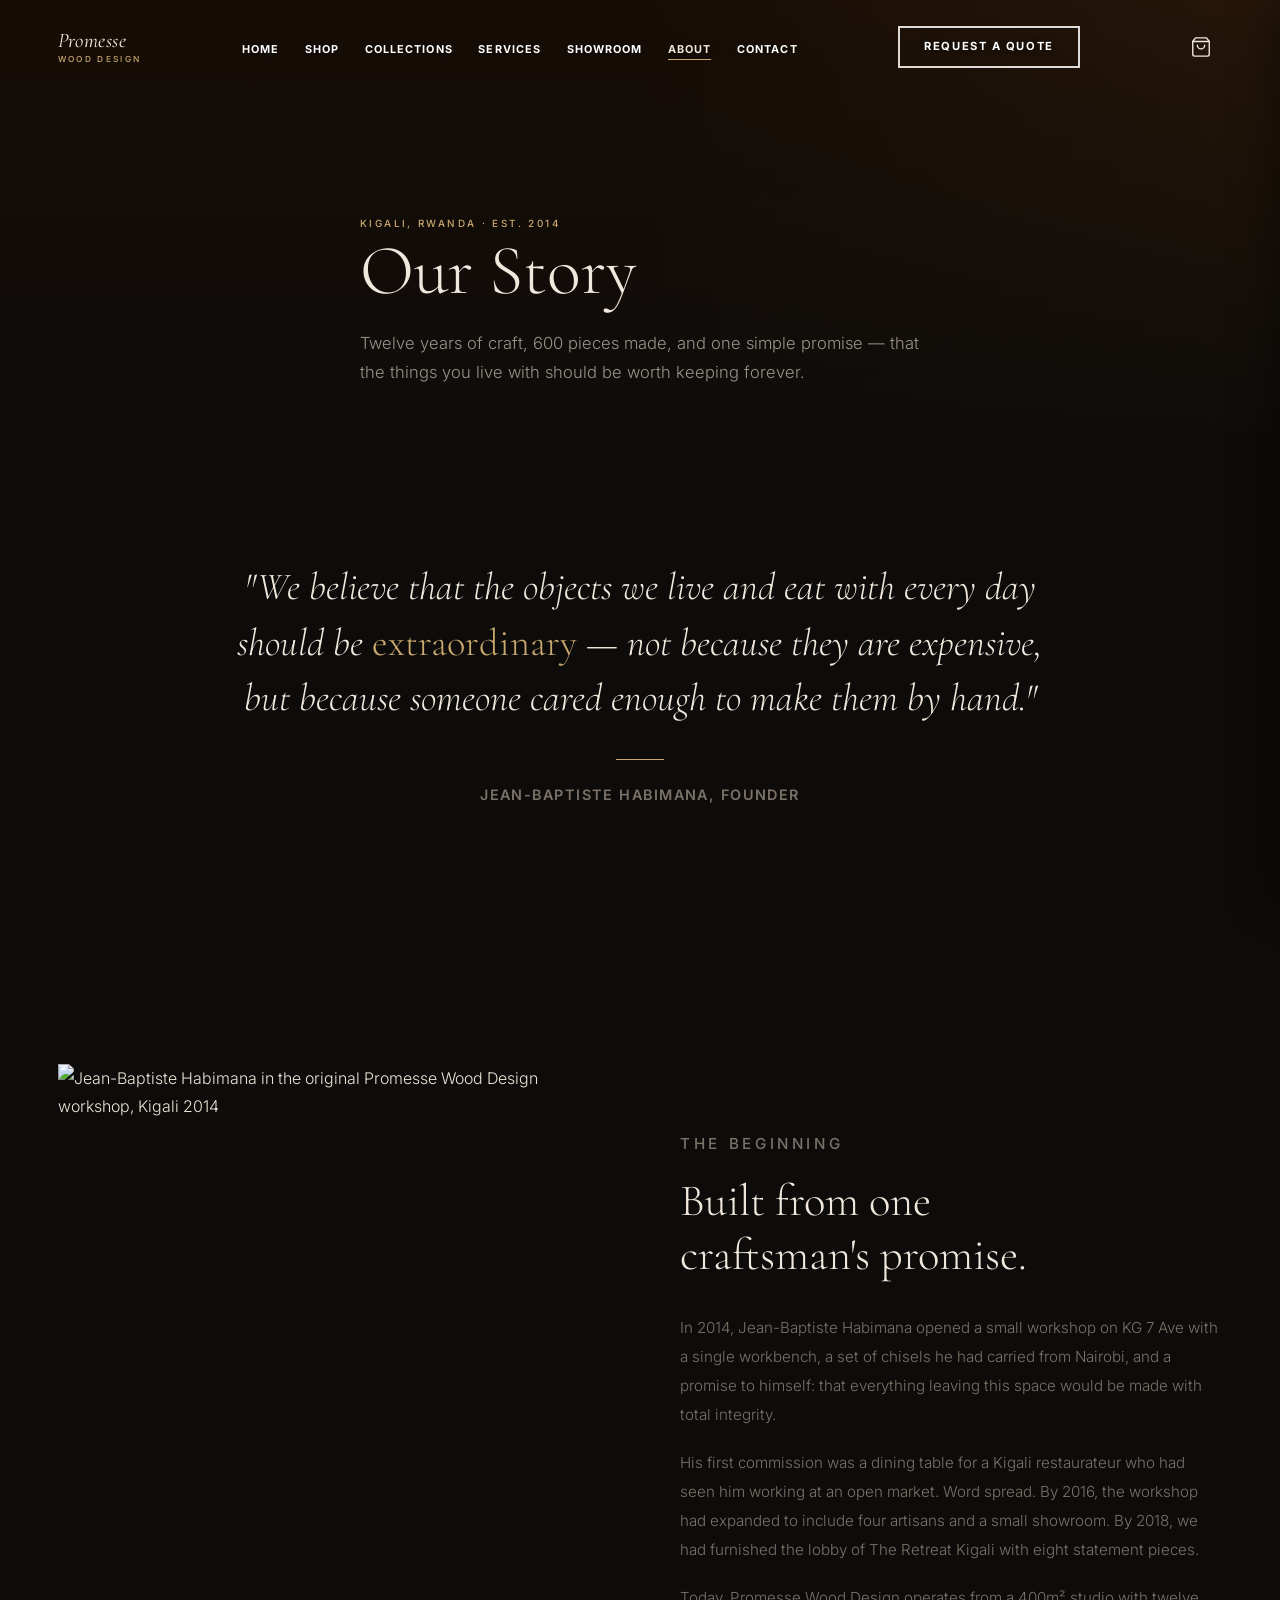
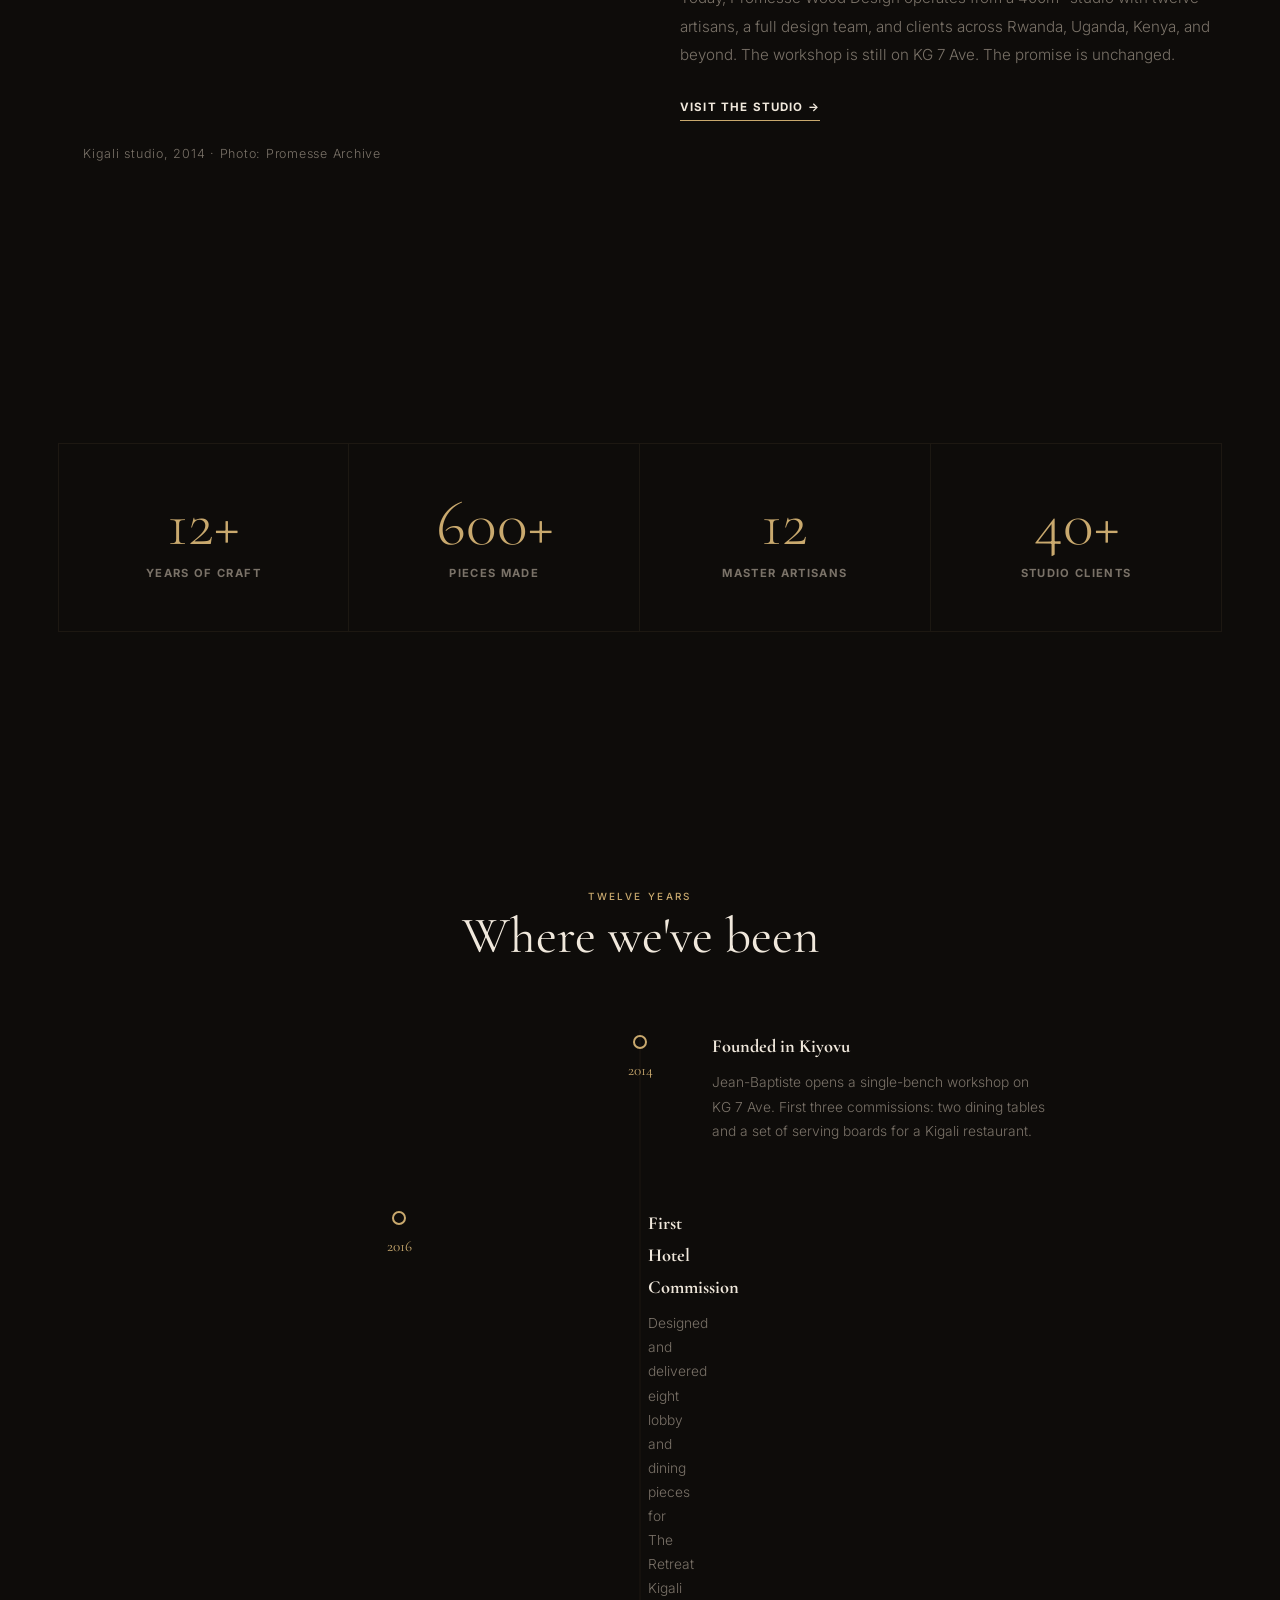
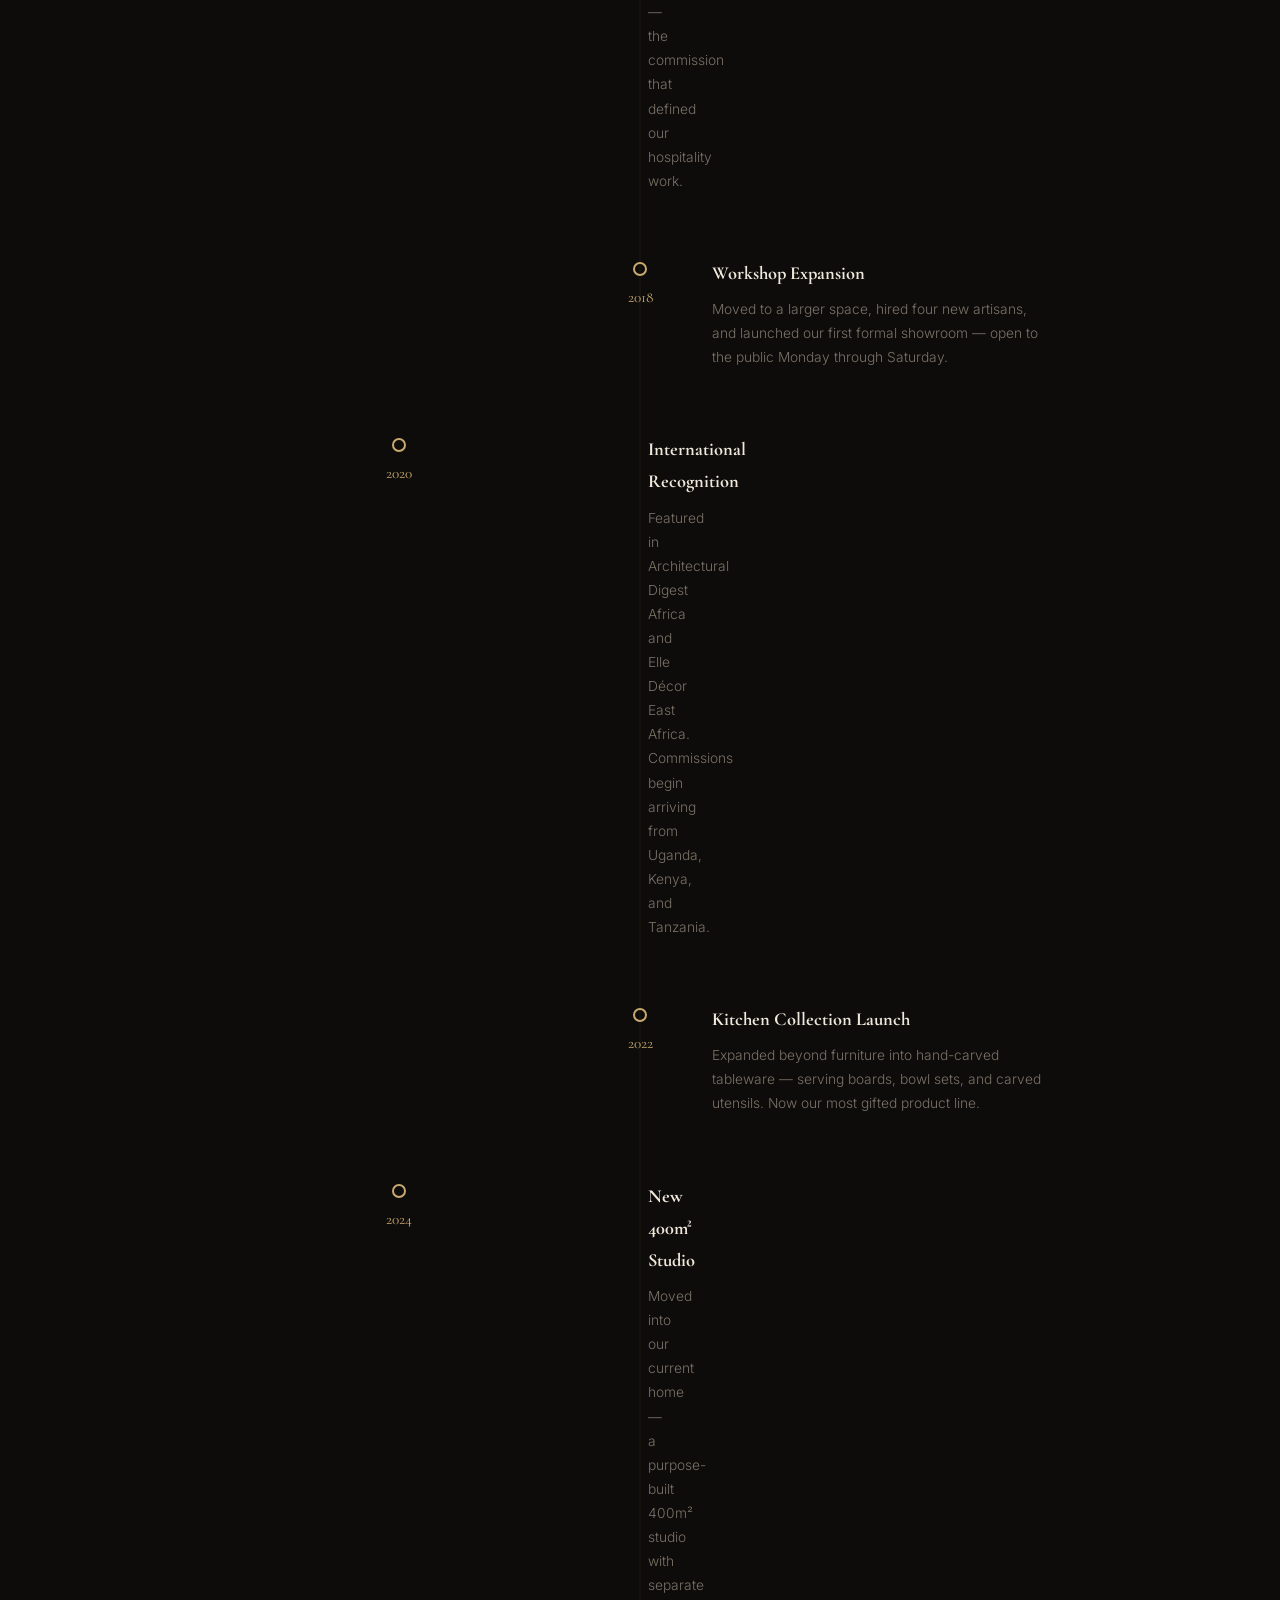
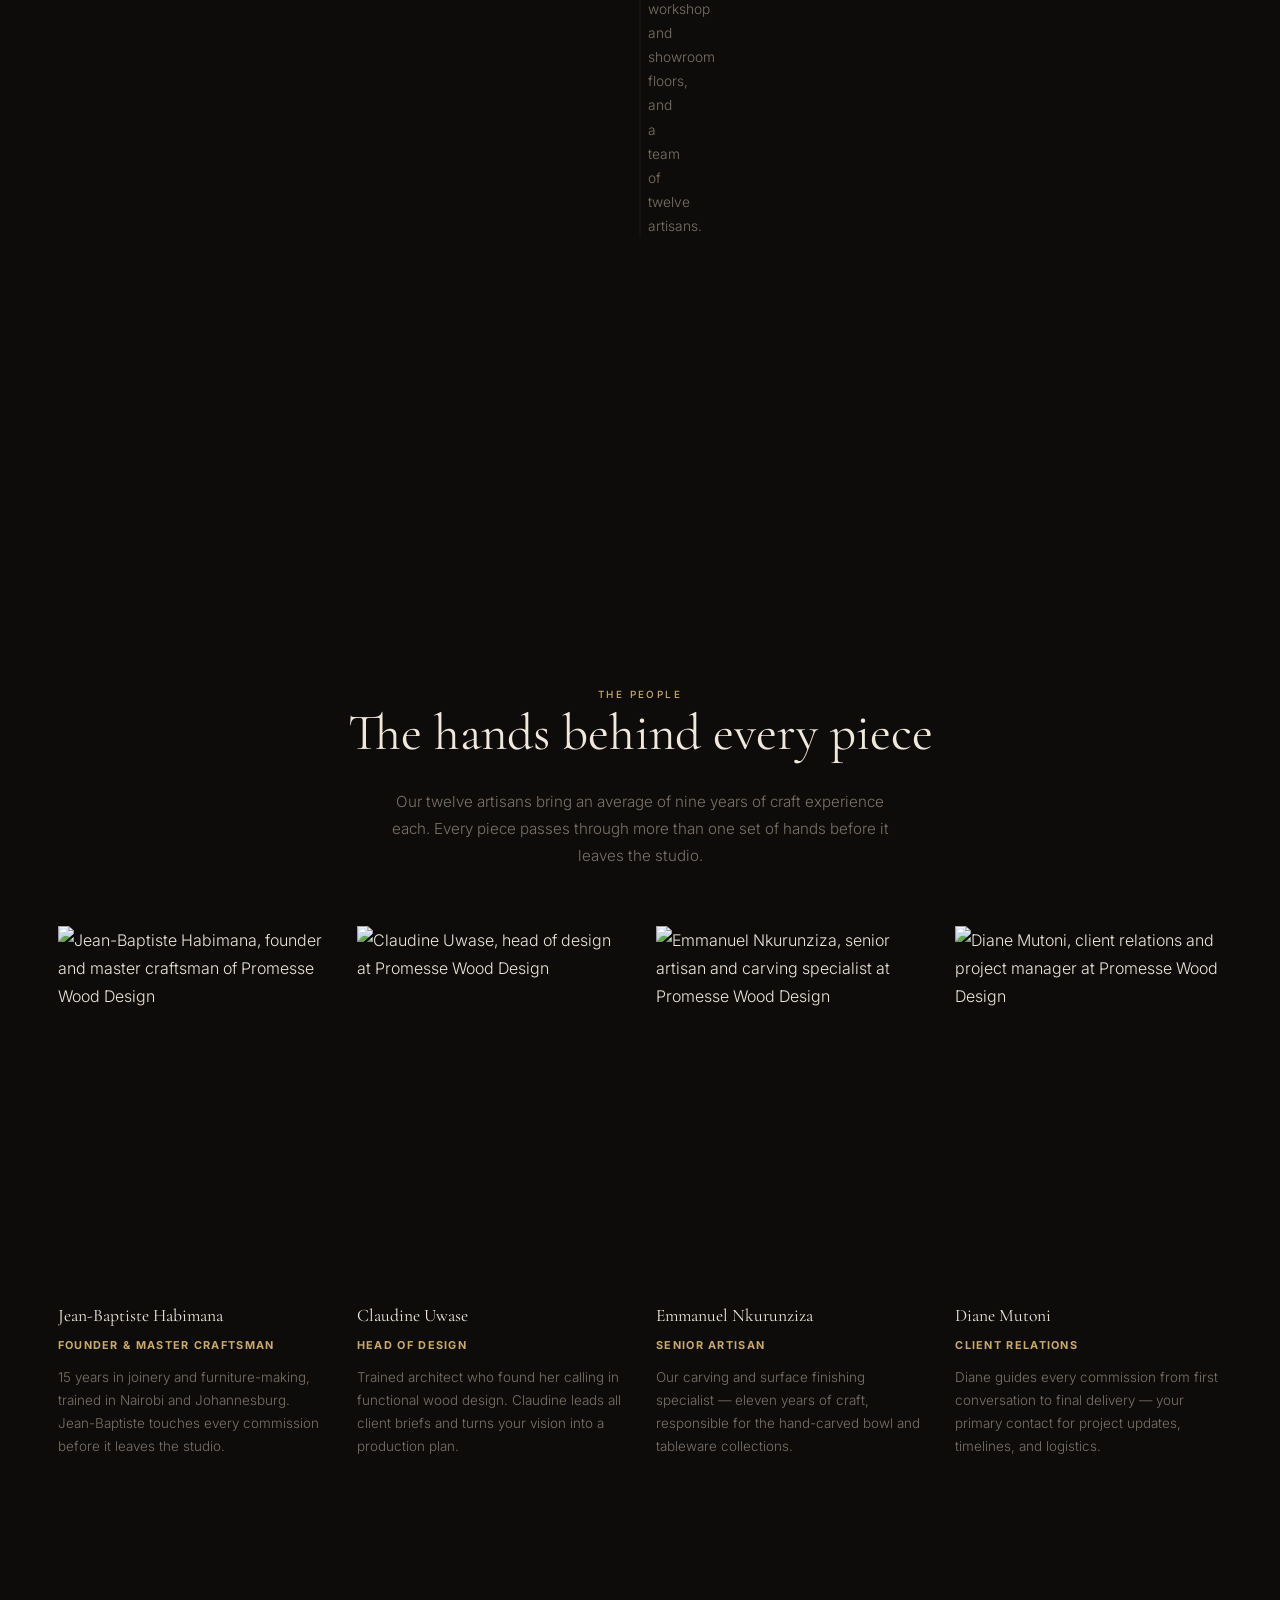
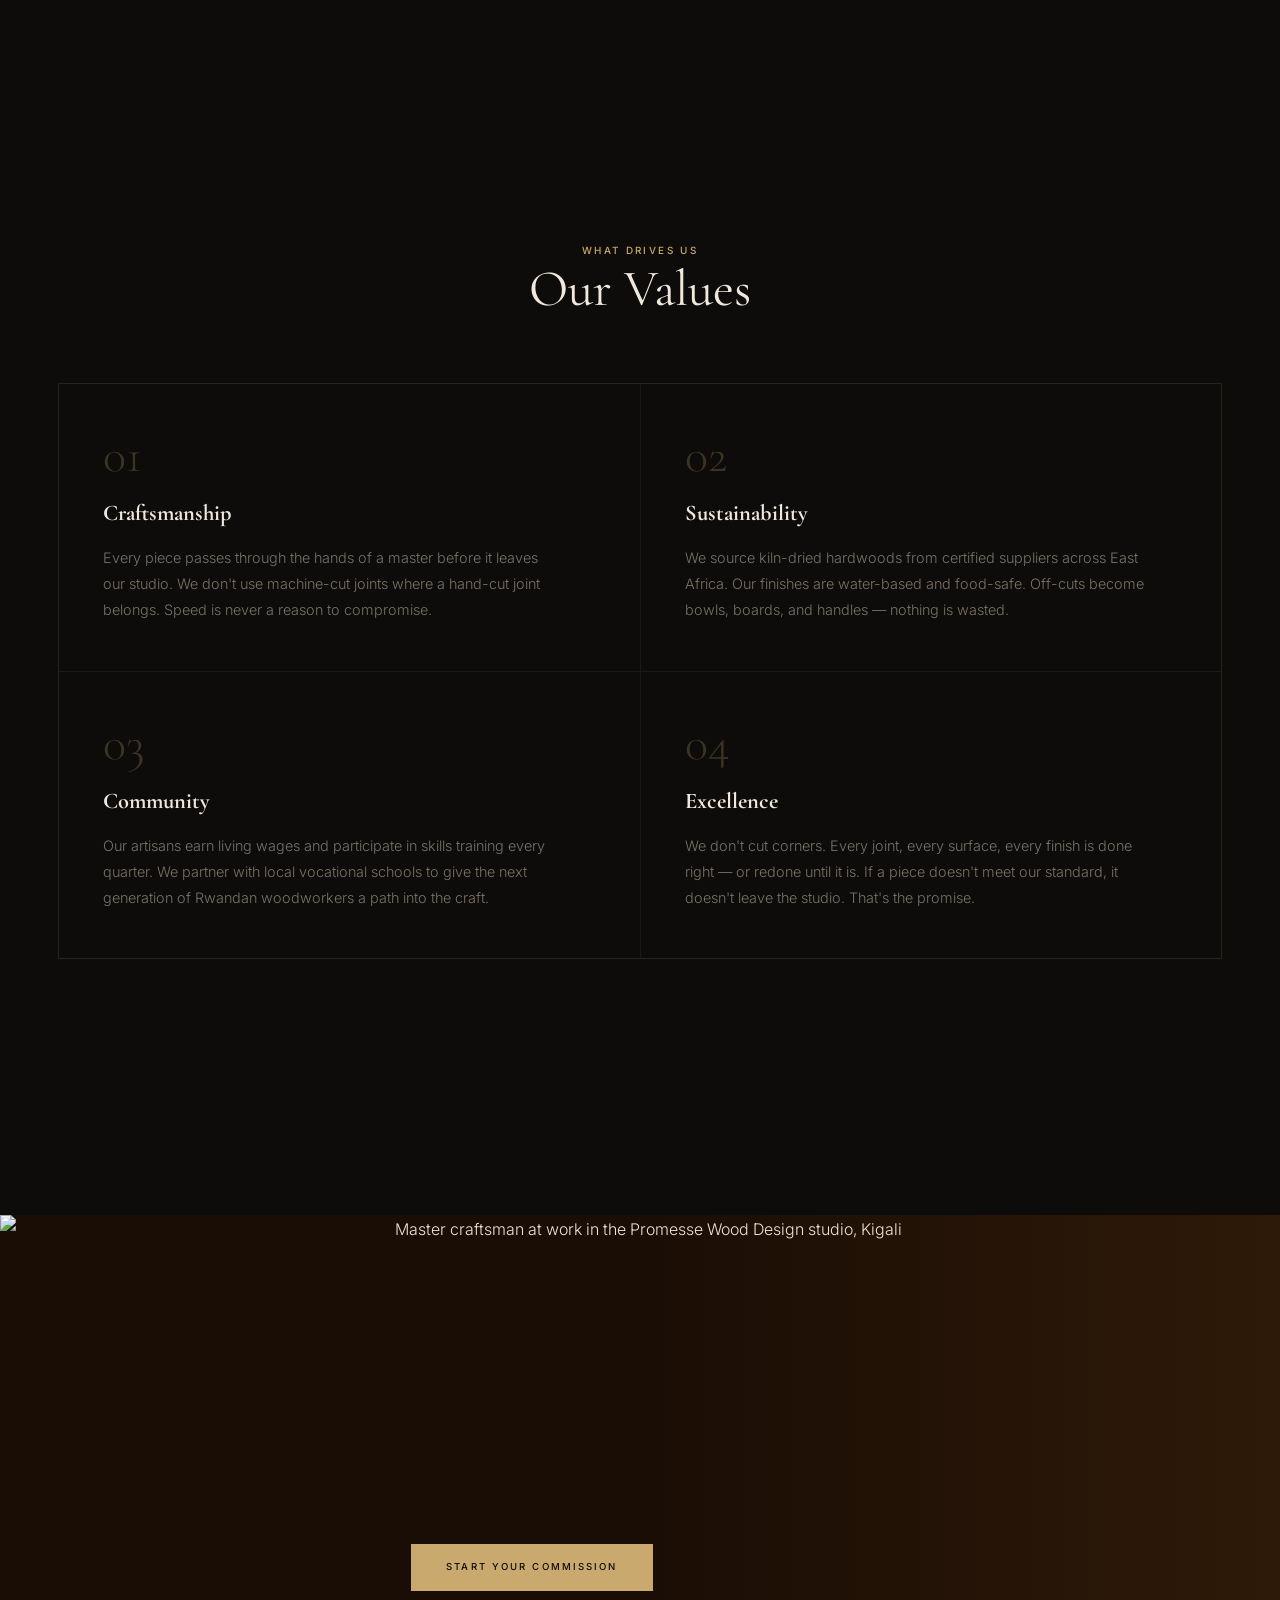
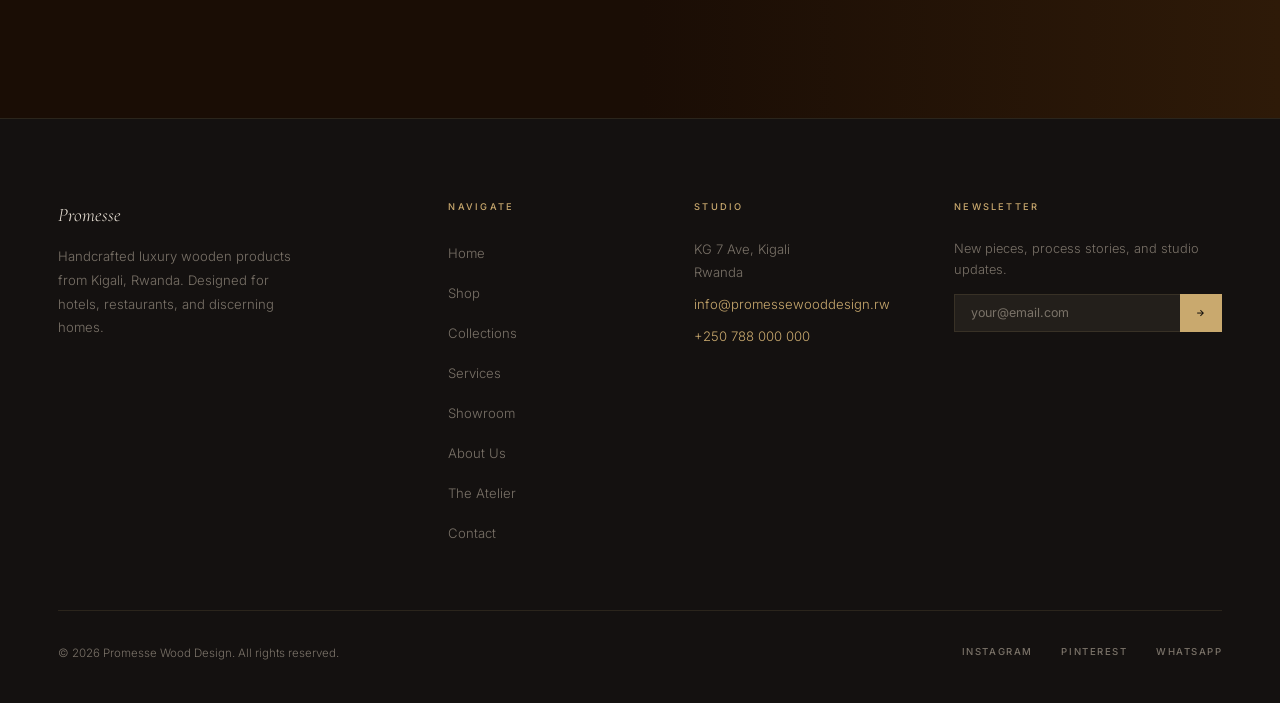
==== about.html @ 5acbb27b "Initial commit: Promesse Wood Design - Luxury e-commerce website with premium cart & checkout" ====
<!DOCTYPE html>
<html lang="en">
<head>
  <meta charset="UTF-8" />
  <meta name="viewport" content="width=device-width, initial-scale=1.0" />
  <title>About Us | Promesse Wood Design — Our Story, Kigali Rwanda</title>
  <meta name="description" content="The story of Promesse Wood Design — founded in Kigali in 2014, now Rwanda's leading luxury wood studio. Meet our artisans and discover the values behind every piece we make." />
  <meta name="theme-color" content="#0e0c0a" />
  <link rel="preconnect" href="https://fonts.googleapis.com" />
  <link rel="preconnect" href="https://fonts.gstatic.com" crossorigin />
  <link href="https://fonts.googleapis.com/css2?family=Cormorant+Garamond:ital,wght@0,300;0,400;0,500;1,300;1,400;1,500&family=Inter:wght@300;400;500&display=swap" rel="stylesheet" />
  <link rel="stylesheet" href="css/styles.css" />
</head>
<body>

  <div id="scroll-progress" aria-hidden="true"></div>
  <div id="preloader" aria-hidden="true">
    <p class="preloader__name">Promesse</p>
    <p class="preloader__sub">Wood Design</p>
    <div class="preloader__line"><div class="preloader__fill"></div></div>
  </div>
  <div id="cursor-ring" aria-hidden="true"></div>
  <div id="cursor-dot"  aria-hidden="true"></div>

  <!-- ═══════════ NAVIGATION ═══════════ -->
  <nav class="nav" role="navigation" aria-label="Main navigation">
    <a href="index.html" class="nav__logo" aria-label="Promesse Wood Design — Home">
      <span class="nav__logo-name">Promesse</span>
      <span class="nav__logo-sub">Wood Design</span>
    </a>
    <ul class="nav__links" role="list">
      <li><a href="index.html"       class="nav__link">Home</a></li>
      <li><a href="shop.html"        class="nav__link">Shop</a></li>
      <li><a href="collections.html" class="nav__link">Collections</a></li>
      <li><a href="services.html"    class="nav__link">Services</a></li>
      <li><a href="showroom.html"    class="nav__link">Showroom</a></li>
      <li><a href="about.html"       class="nav__link nav__link--active">About</a></li>
      <li><a href="contact.html"     class="nav__link">Contact</a></li>
    </ul>
    <a href="contact.html" class="nav__cta desktop-only" aria-label="Request a custom quote">Request a Quote</a>
    <button class="cart-trigger" aria-label="Open cart">
      <svg width="22" height="22" viewBox="0 0 24 24" fill="none" stroke="currentColor" stroke-width="1.5" stroke-linecap="round" stroke-linejoin="round" aria-hidden="true">
        <path d="M6 2L3 6v14a2 2 0 002 2h14a2 2 0 002-2V6l-3-4z"/>
        <line x1="3" y1="6" x2="21" y2="6"/>
        <path d="M16 10a4 4 0 01-8 0"/>
      </svg>
      <span class="cart-count" aria-live="polite">0</span>
    </button>
    <button class="nav__toggle" aria-label="Open menu" aria-expanded="false">
      <span></span><span></span><span></span>
    </button>
  </nav>

  <div class="nav__overlay" role="dialog" aria-label="Mobile navigation" aria-modal="true">
    <a href="index.html"       class="nav__link">Home</a>
    <a href="shop.html"        class="nav__link">Shop</a>
    <a href="collections.html" class="nav__link">Collections</a>
    <a href="services.html"    class="nav__link">Services</a>
    <a href="showroom.html"    class="nav__link">Showroom</a>
    <a href="about.html"       class="nav__link">About</a>
    <a href="contact.html"     class="nav__link">Contact</a>
    <a href="contact.html"     class="nav__cta">Request a Quote</a>
  </div>

  <main>

    <!-- ═══════════ PAGE HERO ═══════════ -->
    <section class="page-hero" aria-label="About us hero">
      <div class="page-hero__bg">
        <img
          src="https://images.unsplash.com/photo-1590375096341-0c6b35a09d79?w=1800&q=85&auto=format&fit=crop"
          alt="Promesse Wood Design founder and master craftsman working at his bench in the Kigali studio"
          loading="eager"
          fetchpriority="high"
          width="1800"
          height="900"
        />
      </div>
      <div class="page-hero__overlay"></div>
      <div class="page-hero__content container">
        <p class="t-label reveal">Kigali, Rwanda · Est. 2014</p>
        <h1 class="page-hero__title reveal stagger-2">
          Our Story
        </h1>
        <p class="page-hero__sub reveal stagger-3">
          Twelve years of craft, 600 pieces made, and one simple promise — that the things you live with should be worth keeping forever.
        </p>
      </div>
    </section>

    <!-- ═══════════ MISSION ═══════════ -->
    <section class="section" aria-label="Mission statement">
      <div class="container">
        <div class="about-mission">
          <div class="about-mission__quote reveal">
            "We believe that the objects we live and eat with every day should be <em>extraordinary</em> — not because they are expensive, but because someone cared enough to make them by hand."
          </div>
          <div class="about-mission__line reveal stagger-2"></div>
          <p class="about-mission__sub reveal stagger-2">Jean-Baptiste Habimana, Founder</p>
        </div>
      </div>
    </section>

    <!-- ═══════════ STORY ═══════════ -->
    <section class="section" aria-label="Company story" style="padding-top:0;">
      <div class="container">
        <div class="about-story">
          <div class="about-story__img reveal">
            <img
              src="https://images.unsplash.com/photo-1631396326646-c06a935ff3a6?w=900&q=80&auto=format&fit=crop"
              alt="Jean-Baptiste Habimana in the original Promesse Wood Design workshop, Kigali 2014"
              loading="lazy"
              width="900" height="1200"
            />
            <div class="about-story__img-caption">Kigali studio, 2014 · Photo: Promesse Archive</div>
          </div>
          <div class="about-story__text reveal stagger-2">
            <p class="t-label">The Beginning</p>
            <h2>Built from one<br>craftsman's promise.</h2>
            <p>
              In 2014, Jean-Baptiste Habimana opened a small workshop on KG 7 Ave with a single workbench, a set of chisels he had carried from Nairobi, and a promise to himself: that everything leaving this space would be made with total integrity.
            </p>
            <p>
              His first commission was a dining table for a Kigali restaurateur who had seen him working at an open market. Word spread. By 2016, the workshop had expanded to include four artisans and a small showroom. By 2018, we had furnished the lobby of The Retreat Kigali with eight statement pieces.
            </p>
            <p>
              Today, Promesse Wood Design operates from a 400m² studio with twelve artisans, a full design team, and clients across Rwanda, Uganda, Kenya, and beyond. The workshop is still on KG 7 Ave. The promise is unchanged.
            </p>
            <a href="showroom.html" class="service-card__cta" style="margin-top:0.5rem;display:inline-flex;">Visit the Studio →</a>
          </div>
        </div>
      </div>
    </section>

    <!-- ═══════════ STATS ═══════════ -->
    <section aria-label="Company statistics">
      <div class="container">
        <div class="about-stats reveal">
          <div class="about-stat">
            <div class="about-stat__num">12+</div>
            <div class="about-stat__label">Years of Craft</div>
          </div>
          <div class="about-stat">
            <div class="about-stat__num">600+</div>
            <div class="about-stat__label">Pieces Made</div>
          </div>
          <div class="about-stat">
            <div class="about-stat__num">12</div>
            <div class="about-stat__label">Master Artisans</div>
          </div>
          <div class="about-stat">
            <div class="about-stat__num">40+</div>
            <div class="about-stat__label">Studio Clients</div>
          </div>
        </div>
      </div>
    </section>

    <!-- ═══════════ TIMELINE ═══════════ -->
    <section class="section about-timeline" aria-label="Company timeline">
      <div class="container">
        <div style="text-align:center;margin-bottom:4rem;">
          <p class="t-label reveal">Twelve Years</p>
          <h2 class="section-title reveal stagger-2">Where we've been</h2>
        </div>
        <div class="timeline">

          <div class="timeline__item reveal">
            <div class="timeline__content-right">
              <!-- left side intentionally empty for even items -->
            </div>
            <div class="timeline__year-wrap">
              <div class="timeline__dot"></div>
              <span class="timeline__year">2014</span>
            </div>
            <div class="timeline__content-left">
              <h3 class="timeline__title">Founded in Kiyovu</h3>
              <p class="timeline__desc">Jean-Baptiste opens a single-bench workshop on KG 7 Ave. First three commissions: two dining tables and a set of serving boards for a Kigali restaurant.</p>
            </div>
          </div>

          <div class="timeline__item reveal">
            <div class="timeline__content-right">
              <h3 class="timeline__title">First Hotel Commission</h3>
              <p class="timeline__desc">Designed and delivered eight lobby and dining pieces for The Retreat Kigali — the commission that defined our hospitality work.</p>
            </div>
            <div class="timeline__year-wrap">
              <div class="timeline__dot"></div>
              <span class="timeline__year">2016</span>
            </div>
            <div class="timeline__content-left"></div>
          </div>

          <div class="timeline__item reveal">
            <div class="timeline__content-right"></div>
            <div class="timeline__year-wrap">
              <div class="timeline__dot"></div>
              <span class="timeline__year">2018</span>
            </div>
            <div class="timeline__content-left">
              <h3 class="timeline__title">Workshop Expansion</h3>
              <p class="timeline__desc">Moved to a larger space, hired four new artisans, and launched our first formal showroom — open to the public Monday through Saturday.</p>
            </div>
          </div>

          <div class="timeline__item reveal">
            <div class="timeline__content-right">
              <h3 class="timeline__title">International Recognition</h3>
              <p class="timeline__desc">Featured in Architectural Digest Africa and Elle Décor East Africa. Commissions begin arriving from Uganda, Kenya, and Tanzania.</p>
            </div>
            <div class="timeline__year-wrap">
              <div class="timeline__dot"></div>
              <span class="timeline__year">2020</span>
            </div>
            <div class="timeline__content-left"></div>
          </div>

          <div class="timeline__item reveal">
            <div class="timeline__content-right"></div>
            <div class="timeline__year-wrap">
              <div class="timeline__dot"></div>
              <span class="timeline__year">2022</span>
            </div>
            <div class="timeline__content-left">
              <h3 class="timeline__title">Kitchen Collection Launch</h3>
              <p class="timeline__desc">Expanded beyond furniture into hand-carved tableware — serving boards, bowl sets, and carved utensils. Now our most gifted product line.</p>
            </div>
          </div>

          <div class="timeline__item reveal">
            <div class="timeline__content-right">
              <h3 class="timeline__title">New 400m² Studio</h3>
              <p class="timeline__desc">Moved into our current home — a purpose-built 400m² studio with separate workshop and showroom floors, and a team of twelve artisans.</p>
            </div>
            <div class="timeline__year-wrap">
              <div class="timeline__dot"></div>
              <span class="timeline__year">2024</span>
            </div>
            <div class="timeline__content-left"></div>
          </div>

        </div>
      </div>
    </section>

    <!-- ═══════════ TEAM ═══════════ -->
    <section class="section about-team" aria-label="Our team">
      <div class="container">
        <div style="text-align:center;margin-bottom:3.5rem;">
          <p class="t-label reveal">The People</p>
          <h2 class="section-title reveal stagger-2">The hands behind every piece</h2>
          <p class="reveal stagger-3" style="max-width:520px;margin:1rem auto 0;color:var(--text-muted);font-size:0.95rem;line-height:1.8;">
            Our twelve artisans bring an average of nine years of craft experience each. Every piece passes through more than one set of hands before it leaves the studio.
          </p>
        </div>
        <div class="team-grid">

          <div class="team-card reveal">
            <div class="team-card__img-wrap">
              <img
                src="https://images.unsplash.com/photo-1590375096341-0c6b35a09d79?w=600&q=80&auto=format&fit=crop&crop=faces"
                alt="Jean-Baptiste Habimana, founder and master craftsman of Promesse Wood Design"
                loading="lazy"
                width="600" height="800"
              />
            </div>
            <h3 class="team-card__name">Jean-Baptiste Habimana</h3>
            <p class="team-card__role">Founder &amp; Master Craftsman</p>
            <p class="team-card__bio">15 years in joinery and furniture-making, trained in Nairobi and Johannesburg. Jean-Baptiste touches every commission before it leaves the studio.</p>
          </div>

          <div class="team-card reveal stagger-2">
            <div class="team-card__img-wrap">
              <img
                src="https://images.unsplash.com/photo-1631396326646-c06a935ff3a6?w=600&q=80&auto=format&fit=crop&crop=faces"
                alt="Claudine Uwase, head of design at Promesse Wood Design"
                loading="lazy"
                width="600" height="800"
              />
            </div>
            <h3 class="team-card__name">Claudine Uwase</h3>
            <p class="team-card__role">Head of Design</p>
            <p class="team-card__bio">Trained architect who found her calling in functional wood design. Claudine leads all client briefs and turns your vision into a production plan.</p>
          </div>

          <div class="team-card reveal stagger-3">
            <div class="team-card__img-wrap">
              <img
                src="https://images.unsplash.com/photo-1581539250439-c96689b516dd?w=600&q=80&auto=format&fit=crop&crop=faces"
                alt="Emmanuel Nkurunziza, senior artisan and carving specialist at Promesse Wood Design"
                loading="lazy"
                width="600" height="800"
              />
            </div>
            <h3 class="team-card__name">Emmanuel Nkurunziza</h3>
            <p class="team-card__role">Senior Artisan</p>
            <p class="team-card__bio">Our carving and surface finishing specialist — eleven years of craft, responsible for the hand-carved bowl and tableware collections.</p>
          </div>

          <div class="team-card reveal stagger-4">
            <div class="team-card__img-wrap">
              <img
                src="https://images.unsplash.com/photo-1565538810643-b5bdb714032a?w=600&q=80&auto=format&fit=crop&crop=faces"
                alt="Diane Mutoni, client relations and project manager at Promesse Wood Design"
                loading="lazy"
                width="600" height="800"
              />
            </div>
            <h3 class="team-card__name">Diane Mutoni</h3>
            <p class="team-card__role">Client Relations</p>
            <p class="team-card__bio">Diane guides every commission from first conversation to final delivery — your primary contact for project updates, timelines, and logistics.</p>
          </div>

        </div>
      </div>
    </section>

    <!-- ═══════════ VALUES ═══════════ -->
    <section class="section about-values" aria-label="Our values">
      <div class="container">
        <div style="text-align:center;margin-bottom:3.5rem;">
          <p class="t-label reveal">What Drives Us</p>
          <h2 class="section-title reveal stagger-2">Our Values</h2>
        </div>
        <div class="values-grid reveal">

          <div class="value-block">
            <div class="value-block__num">01</div>
            <h3 class="value-block__title">Craftsmanship</h3>
            <p class="value-block__desc">
              Every piece passes through the hands of a master before it leaves our studio. We don't use machine-cut joints where a hand-cut joint belongs. Speed is never a reason to compromise.
            </p>
          </div>

          <div class="value-block">
            <div class="value-block__num">02</div>
            <h3 class="value-block__title">Sustainability</h3>
            <p class="value-block__desc">
              We source kiln-dried hardwoods from certified suppliers across East Africa. Our finishes are water-based and food-safe. Off-cuts become bowls, boards, and handles — nothing is wasted.
            </p>
          </div>

          <div class="value-block">
            <div class="value-block__num">03</div>
            <h3 class="value-block__title">Community</h3>
            <p class="value-block__desc">
              Our artisans earn living wages and participate in skills training every quarter. We partner with local vocational schools to give the next generation of Rwandan woodworkers a path into the craft.
            </p>
          </div>

          <div class="value-block">
            <div class="value-block__num">04</div>
            <h3 class="value-block__title">Excellence</h3>
            <p class="value-block__desc">
              We don't cut corners. Every joint, every surface, every finish is done right — or redone until it is. If a piece doesn't meet our standard, it doesn't leave the studio. That's the promise.
            </p>
          </div>

        </div>
      </div>
    </section>

    <!-- ═══════════ CTA BAND ═══════════ -->
    <section class="cta-band" aria-label="Start a project">
      <div class="cta-band__bg">
        <img
          src="https://images.unsplash.com/photo-1631396326646-c06a935ff3a6?w=1600&q=80&auto=format&fit=crop"
          alt="Master craftsman at work in the Promesse Wood Design studio, Kigali"
          loading="lazy"
          width="1600" height="800"
        />
      </div>
      <div class="cta-band__overlay"></div>
      <div class="cta-band__inner container">
        <p class="t-label reveal">Work With Us</p>
        <h2 class="cta-band__title reveal stagger-2">
          Ready to begin something<br>that will last a lifetime?
        </h2>
        <div class="cta-band__actions reveal stagger-3">
          <a href="contact.html"  class="btn btn--primary">Start Your Commission</a>
          <a href="showroom.html" class="btn btn--outline">Visit the Studio</a>
        </div>
      </div>
    </section>

  </main>

  <!-- ═══════════ FOOTER ═══════════ -->
  <footer class="footer" role="contentinfo">
    <div class="container">
      <div class="footer__grid">
        <div class="footer__brand">
          <p class="footer__logo-name">Promesse</p>
          <p class="footer__tagline">
            Handcrafted luxury wooden products from Kigali, Rwanda. Designed for hotels, restaurants, and discerning homes.
          </p>
        </div>
        <div>
          <span class="footer__heading">Navigate</span>
          <ul class="footer__links" role="list">
            <li><a href="index.html"       class="footer__link">Home</a></li>
            <li><a href="shop.html"        class="footer__link">Shop</a></li>
            <li><a href="collections.html" class="footer__link">Collections</a></li>
            <li><a href="services.html"    class="footer__link">Services</a></li>
            <li><a href="showroom.html"    class="footer__link">Showroom</a></li>
            <li><a href="about.html"       class="footer__link">About Us</a></li>
            <li><a href="atelier.html"     class="footer__link">The Atelier</a></li>
            <li><a href="contact.html"     class="footer__link">Contact</a></li>
          </ul>
        </div>
        <div class="footer__contact">
          <span class="footer__heading">Studio</span>
          <p>KG 7 Ave, Kigali<br>Rwanda</p>
          <p><a href="mailto:info@promessewooddesign.rw">info@promessewooddesign.rw</a></p>
          <p><a href="tel:+250786666111">+250 788 000 000</a></p>
        </div>
        <div>
          <span class="footer__heading">Newsletter</span>
          <p style="font-size: 0.8rem; color: var(--text-muted); margin-bottom: 0.5rem; line-height: 1.7;">
            New pieces, process stories, and studio updates.
          </p>
          <div class="footer__newsletter-input-wrap">
            <input type="email" placeholder="your@email.com" aria-label="Email address for newsletter" />
            <button type="button" aria-label="Subscribe">→</button>
          </div>
        </div>
      </div>
      <div class="footer__bottom">
        <p class="footer__copy">&copy; 2026 Promesse Wood Design. All rights reserved.</p>
        <nav class="footer__socials" aria-label="Social media links">
          <a href="#" class="footer__social" aria-label="Instagram">Instagram</a>
          <a href="#" class="footer__social" aria-label="Pinterest">Pinterest</a>
          <a href="https://wa.me/250786666111" class="footer__social" aria-label="WhatsApp">WhatsApp</a>
        </nav>
      </div>
    </div>
  </footer>

  <script src="js/main.js"></script>
</body>
</html>
---- css/styles.css ----
/* ================================================================
   PROMESSE WOOD DESIGN — styles.css
   Luxury Handcrafted Wood, Kigali, Rwanda
   ================================================================ */

/* ─── 01. DESIGN TOKENS ─────────────────────────────────────── */
:root {
  /* Palette */
  --bg: #0e0c0a;
  --bg-2: #141110;
  --bg-3: #1b1814;
  --surface: #231f1b;
  --gold: #c9a96e;
  --gold-dim: rgba(201, 169, 110, 0.45);
  --gold-faint: rgba(201, 169, 110, 0.08);
  --cream: #f0e8dc;
  --text: #ede5d8;
  --text-dim: rgba(237, 229, 216, 0.62);
  --text-muted: #7a7268;
  --border: rgba(201, 169, 110, 0.13);
  --border-md: rgba(201, 169, 110, 0.32);
  --border-subtle: rgba(201, 169, 110, 0.08);

  /* Typography */
  --serif: 'Cormorant Garamond', Georgia, serif;
  --sans: 'Inter', 'Helvetica Neue', sans-serif;

  /* Spacing */
  --section-pad: clamp(80px, 10vw, 140px);
  --container: 1300px;
  --gutter: clamp(24px, 4.5vw, 72px);

  /* Motion */
  --ease: cubic-bezier(0.25, 0.1, 0.25, 1);
  --ease-out: cubic-bezier(0.0, 0.0, 0.2, 1);
  --dur: 0.65s;
}

/* ─── 02. RESET & BASE ──────────────────────────────────────── */
*,
*::before,
*::after {
  box-sizing: border-box;
  margin: 0;
  padding: 0;
}

html {
  scroll-behavior: smooth;
  -webkit-font-smoothing: antialiased;
  -moz-osx-font-smoothing: grayscale;
}

body {
  background: var(--bg);
  color: var(--text);
  font-family: var(--sans);
  font-weight: 300;
  line-height: 1.75;
  overflow-x: hidden;
}

img {
  display: block;
  max-width: 100%;
  height: auto;
  transition: opacity 0.55s ease;
}

/* ─── IMAGE PROGRESSIVE LOADING ─────────────────────────────────── */
body.js-img-ready img {
  opacity: 0;
}

body.js-img-ready img.img-loaded {
  opacity: 1;
}

/* Warm skeleton shimmer on all image containers */
@keyframes shimmer {
  0% {
    background-position: -200% 0;
  }

  100% {
    background-position: 200% 0;
  }
}

.hero__bg,
.page-hero__bg,
.craft__image-wrap,
.cta-band__bg,
.product-card,
.collection-item,
.atelier-intro__image,
.process-step__image {
  background: linear-gradient(90deg, #1a0d05 25%, #2e1a08 50%, #1a0d05 75%);
  background-size: 200% 100%;
  animation: shimmer 2s infinite linear;
}

body.js-img-ready .hero__bg img.img-loaded~* {
  display: block;
}

.hero__bg img.img-loaded,
.page-hero__bg img.img-loaded,
.craft__image-wrap img.img-loaded,
.cta-band__bg img.img-loaded,
.product-card img.img-loaded,
.collection-item img.img-loaded,
.atelier-intro__image img.img-loaded,
.process-step__image img.img-loaded {
  animation: none;
}

a {
  color: inherit;
  text-decoration: none;
}

ul,
ol {
  list-style: none;
}

button {
  background: none;
  border: none;
  cursor: pointer;
  font-family: inherit;
  color: inherit;
}

input,
select,
textarea {
  font-family: inherit;
}

::selection {
  background: var(--gold);
  color: var(--bg);
}

/* Accessibility */
:focus-visible {
  outline: 1px solid var(--gold);
  outline-offset: 3px;
}

/* ─── 03. TYPOGRAPHY UTILITIES ──────────────────────────────── */
.t-display {
  font-family: var(--serif);
  font-weight: 300;
  font-size: clamp(3.2rem, 7vw, 7rem);
  line-height: 1.04;
  letter-spacing: -0.01em;
  font-style: italic;
}

.t-headline {
  font-family: var(--serif);
  font-weight: 400;
  font-size: clamp(1.9rem, 3.5vw, 3.2rem);
  line-height: 1.18;
}

.t-subhead {
  font-family: var(--serif);
  font-weight: 300;
  font-size: clamp(1.2rem, 2vw, 1.65rem);
  font-style: italic;
  line-height: 1.4;
  color: var(--text-dim);
}

.t-label {
  font-family: var(--sans);
  font-size: 0.62rem;
  font-weight: 500;
  letter-spacing: 0.24em;
  text-transform: uppercase;
  color: var(--gold);
}

.t-body {
  font-size: clamp(0.875rem, 1.1vw, 1rem);
  line-height: 1.85;
  color: var(--text-dim);
  font-weight: 300;
}

.section-title {
  font-family: var(--serif);
  font-weight: 400;
  font-size: clamp(2.2rem, 4vw, 3.5rem);
  line-height: 1.18;
  color: var(--cream);
  margin-bottom: 1.5rem;
}

/* ─── 04. LAYOUT ────────────────────────────────────────────── */
.container {
  max-width: var(--container);
  margin: 0 auto;
  padding: 0 var(--gutter);
}

.section {
  padding: var(--section-pad) 0;
}

/* Oversized background section number */
.section-num {
  font-family: var(--serif);
  font-size: clamp(7rem, 18vw, 16rem);
  font-weight: 300;
  color: var(--gold-faint);
  line-height: 0.9;
  user-select: none;
  pointer-events: none;
  position: absolute;
}

/* Gold hairline divider */
.divider {
  width: 36px;
  height: 1px;
  background: var(--gold);
  margin: 1.4rem 0;
}

.divider--center {
  margin: 1.4rem auto;
}

/* Gold accent top bar */

/* ─── 05. NAVIGATION ────────────────────────────────────────── */
.nav {
  position: fixed;
  top: 0;
  left: 0;
  right: 0;
  z-index: 1000;
  padding: 1.6rem var(--gutter);
  display: flex;
  align-items: center;
  justify-content: space-between;
  transition: background 0.45s var(--ease), backdrop-filter 0.45s var(--ease), padding 0.45s var(--ease);
}

.nav.scrolled {
  background: rgba(14, 12, 10, 0.6);
  backdrop-filter: blur(12px);
  -webkit-backdrop-filter: blur(12px);
  padding: 1rem var(--gutter);
}

/* Logo */
.nav__logo {
  display: flex;
  flex-direction: column;
  line-height: 1;
  z-index: 1001;
  gap: 3px;
}

.nav__logo-name {
  font-family: var(--serif);
  font-style: italic;
  font-weight: 400;
  font-size: 1.3rem;
  color: var(--cream);
  letter-spacing: 0.02em;
}

.nav__logo-sub {
  font-family: var(--sans);
  font-size: 0.52rem;
  font-weight: 500;
  letter-spacing: 0.28em;
  text-transform: uppercase;
  color: var(--gold);
}

/* Desktop links */
.nav__links {
  display: flex;
  align-items: center;
  gap: 1.6rem;
}

.nav__link {
  font-size: 0.68rem;
  font-weight: 700;
  letter-spacing: 0.1em;
  text-transform: uppercase;
  color: #fff;
  transition: color 0.3s;
  position: relative;
  padding-bottom: 2px;
  text-shadow: 0 1px 6px rgba(0, 0, 0, 0.8);
}

.nav__link::after {
  content: '';
  position: absolute;
  bottom: -2px;
  left: 0;
  width: 0;
  height: 1px;
  background: var(--gold);
  transition: width 0.35s var(--ease);
}

.nav__link:hover,
.nav__link.active,
.nav__link--active {
  color: var(--cream);
}

.nav__link:hover::after,
.nav__link.active::after,
.nav__link--active::after {
  width: 100%;
}

/* CTA nav button */
.nav__cta {
  font-size: 0.7rem;
  font-weight: 700;
  letter-spacing: 0.14em;
  text-transform: uppercase;
  color: #fff;
  border: 2px solid rgba(255, 255, 255, 0.85);
  padding: 0.6rem 1.5rem;
  text-shadow: 0 1px 6px rgba(0, 0, 0, 0.8);
  transition: background 0.3s, color 0.3s, border-color 0.3s;
}

.nav__cta:hover {
  background: var(--gold);
  color: var(--bg);
  border-color: var(--gold);
  text-shadow: none;
}

/* Hide desktop CTA on mobile (toggled in responsive section) */
.desktop-only {
  display: inline-flex;
}

/* Hamburger */
.nav__toggle {
  display: none;
  flex-direction: column;
  gap: 5px;
  z-index: 1001;
  padding: 5px;
}

.nav__toggle span {
  display: block;
  width: 22px;
  height: 1px;
  background: var(--cream);
  transition: transform 0.35s var(--ease), opacity 0.3s;
}

.nav__toggle.open span:nth-child(1) {
  transform: translateY(6px) rotate(45deg);
}

.nav__toggle.open span:nth-child(2) {
  opacity: 0;
  width: 0;
}

.nav__toggle.open span:nth-child(3) {
  transform: translateY(-6px) rotate(-45deg);
}

/* Full-screen mobile overlay */
.nav__overlay {
  position: fixed;
  inset: 0;
  background: var(--bg-2);
  z-index: 999;
  display: flex;
  flex-direction: column;
  align-items: center;
  justify-content: center;
  gap: 2.2rem;
  opacity: 0;
  pointer-events: none;
  transition: opacity 0.4s var(--ease);
}

.nav__overlay.open {
  opacity: 1;
  pointer-events: all;
}

.nav__overlay .nav__link,
.nav__overlay .nav__cta {
  opacity: 0;
  transform: translateY(16px);
  transition: opacity 0.42s var(--ease-out),
    transform 0.42s var(--ease-out),
    color 0.3s;
}

.nav__overlay.open .nav__link:nth-child(1) {
  opacity: 1;
  transform: none;
  transition-delay: 0.08s;
}

.nav__overlay.open .nav__link:nth-child(2) {
  opacity: 1;
  transform: none;
  transition-delay: 0.16s;
}

.nav__overlay.open .nav__link:nth-child(3) {
  opacity: 1;
  transform: none;
  transition-delay: 0.24s;
}

.nav__overlay.open .nav__link:nth-child(4) {
  opacity: 1;
  transform: none;
  transition-delay: 0.32s;
}

.nav__overlay.open .nav__link:nth-child(5) {
  opacity: 1;
  transform: none;
  transition-delay: 0.40s;
}

.nav__overlay.open .nav__link:nth-child(6) {
  opacity: 1;
  transform: none;
  transition-delay: 0.48s;
}

.nav__overlay.open .nav__link:nth-child(7) {
  opacity: 1;
  transform: none;
  transition-delay: 0.56s;
}

.nav__overlay.open .nav__cta {
  opacity: 1;
  transform: none;
  transition-delay: 0.66s;
}

.nav__overlay .nav__link {
  font-family: var(--serif);
  font-size: clamp(2rem, 7vw, 2.8rem);
  font-weight: 300;
  font-style: italic;
  letter-spacing: 0.02em;
  text-transform: none;
  color: var(--text-dim);
}

.nav__overlay .nav__link:hover {
  color: var(--cream);
}

.nav__overlay .nav__link::after {
  display: none;
}

.nav__overlay .nav__cta {
  margin-top: 1.2rem;
  font-size: 0.65rem;
  padding: 0.8rem 2rem;
}

/* ─── 06. HERO ───────────────────────────────────────────────── */
.hero {
  position: relative;
  height: 100vh;
  min-height: 680px;
  overflow: hidden;
  display: flex;
  align-items: flex-end;
  padding-bottom: clamp(60px, 8vh, 110px);
}

.hero__bg {
  position: absolute;
  /* Extend 30% above hero so downward parallax shift never reveals a gap */
  top: -30%;
  left: 0;
  right: 0;
  bottom: 0;
  z-index: 0;
}

.hero__img {
  width: 100%;
  height: 100%;
  object-fit: cover;
  transform-origin: center;
  animation: heroZoom 14s ease-out forwards;
  will-change: transform;
}

@keyframes heroZoom {
  from {
    transform: scale(1.10);
  }

  to {
    transform: scale(1.0);
  }
}

.hero__overlay {
  position: absolute;
  inset: 0;
  background:
    /* Top scrim — keeps nav text readable over any photo */
    linear-gradient(to bottom, rgba(14, 12, 10, 0.6) 0%, transparent 22%),
    /* Bottom scrim — lifts hero content */
    linear-gradient(to top, rgba(14, 12, 10, 0.96) 0%, rgba(14, 12, 10, 0.5) 45%, transparent 100%);
}

.hero__content {
  position: relative;
  z-index: 1;
  max-width: 820px;
  padding: 0 var(--gutter);
  margin: 0 auto;
  width: 100%;
}

.hero__label {
  opacity: 0;
  animation: fadeUp 0.85s 0.5s var(--ease-out) forwards;
}

.hero__title {
  margin-top: 1rem;
  opacity: 0;
  animation: fadeUp 1s 0.8s var(--ease-out) forwards;
}

.hero__sub {
  margin-top: 1.4rem;
  max-width: 380px;
  font-size: 0.88rem;
  color: var(--text-dim);
  letter-spacing: 0.02em;
  line-height: 1.9;
  opacity: 0;
  animation: fadeUp 0.85s 1.1s var(--ease-out) forwards;
}

.hero__actions {
  display: flex;
  align-items: center;
  gap: 2rem;
  margin-top: 2.8rem;
  opacity: 0;
  animation: fadeUp 0.85s 1.35s var(--ease-out) forwards;
}

/* Vertical scroll indicator */
.hero__scroll {
  position: absolute;
  bottom: 2.5rem;
  right: var(--gutter);
  z-index: 1;
  display: flex;
  flex-direction: column;
  align-items: center;
  gap: 0.7rem;
  opacity: 0;
  animation: fadeIn 1s 2.2s ease forwards;
}

.hero__scroll-text {
  font-family: var(--sans);
  font-size: 0.55rem;
  letter-spacing: 0.24em;
  text-transform: uppercase;
  color: var(--text-muted);
  writing-mode: vertical-lr;
}

.hero__scroll-line {
  width: 1px;
  height: 56px;
  overflow: hidden;
  position: relative;
}

.hero__scroll-line::after {
  content: '';
  position: absolute;
  top: 0;
  left: 0;
  width: 1px;
  background: linear-gradient(to bottom, var(--gold), transparent);
  height: 100%;
  animation: scrollLine 2.2s 2.5s ease-in-out infinite;
}

@keyframes scrollLine {
  0% {
    transform: scaleY(0);
    transform-origin: top;
  }

  49% {
    transform: scaleY(1);
    transform-origin: top;
  }

  50% {
    transform: scaleY(1);
    transform-origin: bottom;
  }

  100% {
    transform: scaleY(0);
    transform-origin: bottom;
  }
}

/* ─── 07. BUTTONS ───────────────────────────────────────────── */
.btn {
  display: inline-flex;
  align-items: center;
  gap: 0.55rem;
  font-family: var(--sans);
  font-size: 0.6rem;
  font-weight: 500;
  letter-spacing: 0.22em;
  text-transform: uppercase;
  cursor: pointer;
  transition: all 0.3s var(--ease);
}

.btn--primary {
  background: var(--gold);
  color: var(--bg);
  padding: 0.95rem 2.2rem;
}

.btn--primary:hover {
  background: var(--cream);
}

.btn--outline {
  color: var(--cream);
  border: 1px solid var(--border-md);
  padding: 0.95rem 2.2rem;
}

.btn--outline:hover {
  border-color: var(--gold);
  color: var(--gold);
}

.btn--ghost {
  color: var(--text-dim);
  padding: 0;
  gap: 0.8rem;
}

.btn--ghost::after {
  content: '→';
  font-size: 0.85rem;
  transition: transform 0.35s var(--ease);
}

.btn--ghost:hover {
  color: var(--gold);
}

.btn--ghost:hover::after {
  transform: translateX(5px);
}

/* ─── 08. HOME — FEATURED SECTION ───────────────────────────── */
.featured {
  position: relative;
  overflow: hidden;
}

.featured__header {
  display: flex;
  justify-content: space-between;
  align-items: flex-end;
  margin-bottom: 3.5rem;
  gap: 2rem;
}

/* Asymmetric 3-column editorial grid */
.featured__grid {
  display: grid;
  grid-template-columns: 1.25fr 1fr 1fr;
  grid-template-rows: 1.15fr 1fr;
  gap: 2px;
  height: clamp(580px, 80vh, 920px);
}

.featured__grid> :nth-child(1) {
  grid-row: 1 / 3;
}

.featured__grid> :nth-child(4) {
  grid-column: 2 / 4;
}

/* Product card */
.product-card {
  position: relative;
  overflow: hidden;
  background: var(--bg-3);
  height: 100%;
  width: 100%;
}

.product-card__img {
  width: 100%;
  height: 100%;
  object-fit: cover;
  transition: transform 0.75s var(--ease);
}

.product-card:hover .product-card__img {
  transform: scale(1.06);
}

.product-card__info {
  position: absolute;
  bottom: 0;
  left: 0;
  right: 0;
  padding: 2rem 1.8rem;
  background: linear-gradient(to top, rgba(14, 12, 10, 0.92) 0%, transparent 100%);
  transform: translateY(110%);
  transition: transform 0.5s var(--ease);
}

.product-card:hover .product-card__info {
  transform: translateY(0);
}

.product-card__cat {
  display: block;
  font-size: 0.58rem;
  font-weight: 500;
  letter-spacing: 0.22em;
  text-transform: uppercase;
  color: var(--gold);
  font-family: var(--sans);
  margin-bottom: 0.35rem;
}

.product-card__name {
  font-family: var(--serif);
  font-size: 1.25rem;
  font-weight: 400;
  color: var(--cream);
  margin-bottom: 0.9rem;
  font-style: italic;
}

.product-card__link {
  font-size: 0.58rem;
  font-weight: 500;
  letter-spacing: 0.2em;
  text-transform: uppercase;
  color: var(--gold);
  font-family: var(--sans);
  display: inline-flex;
  align-items: center;
  gap: 0.5rem;
  transition: gap 0.3s var(--ease);
}

.product-card__link:hover {
  gap: 0.9rem;
}

/* ─── 09. HOME — CRAFT SECTION ─────────────────────────────── */
.craft {
  position: relative;
  overflow: hidden;
  background: var(--bg-2);
}

.craft__inner {
  display: grid;
  grid-template-columns: 1.15fr 0.85fr;
  min-height: clamp(600px, 88vh, 1000px);
}

.craft__image-wrap {
  position: relative;
  overflow: hidden;
}

.craft__image {
  width: 100%;
  height: 100%;
  object-fit: cover;
  display: block;
}

/* Overlapping caption card */
.craft__caption {
  position: absolute;
  bottom: 3rem;
  right: -2.5rem;
  z-index: 2;
  background: var(--surface);
  border: 1px solid var(--border);
  padding: 1.6rem 2rem;
  max-width: 260px;
}

.craft__caption-text {
  font-family: var(--serif);
  font-style: italic;
  font-size: 0.95rem;
  color: var(--text-dim);
  line-height: 1.7;
}

.craft__content {
  padding: clamp(3rem, 6vw, 6rem) clamp(3rem, 5vw, 5.5rem);
  display: flex;
  flex-direction: column;
  justify-content: center;
  position: relative;
}

.craft__num {
  position: absolute;
  top: -1.5rem;
  right: -1rem;
}

.craft__stats {
  display: grid;
  grid-template-columns: 1fr 1fr;
  gap: 2rem;
  margin-top: 3rem;
  padding-top: 3rem;
  border-top: 1px solid var(--border);
}

.craft__stat-num {
  font-family: var(--serif);
  font-size: clamp(2rem, 3vw, 2.8rem);
  font-weight: 300;
  color: var(--gold);
  line-height: 1;
  margin-bottom: 0.4rem;
}

.craft__stat-label {
  font-size: 0.6rem;
  font-weight: 500;
  letter-spacing: 0.2em;
  text-transform: uppercase;
  color: var(--text-muted);
  font-family: var(--sans);
}

/* ─── 10. HOME — MATERIALS STRIP ────────────────────────────── */
.materials {
  border-top: 1px solid var(--border);
  border-bottom: 1px solid var(--border);
}

.materials__inner {
  display: grid;
  grid-template-columns: 1fr 1fr;
  gap: 5rem;
  align-items: center;
}

.materials__items {
  display: grid;
  grid-template-columns: 1fr 1fr;
  gap: 2px;
  margin-top: 3rem;
}

.materials__item {
  padding: 1.8rem;
  background: var(--bg-2);
  border: 1px solid var(--border);
  transition: border-color 0.3s;
}

.materials__item:hover {
  border-color: var(--border-md);
}

.materials__item-wood {
  font-family: var(--serif);
  font-size: 1.1rem;
  font-weight: 400;
  color: var(--cream);
  margin-bottom: 0.3rem;
}

.materials__item-origin {
  font-size: 0.6rem;
  font-weight: 500;
  letter-spacing: 0.18em;
  text-transform: uppercase;
  color: var(--text-muted);
  font-family: var(--sans);
}

/* ─── 11. HOME — TESTIMONIALS ───────────────────────────────── */
.testimonials {
  background: var(--bg-2);
}

.testimonials__grid {
  display: grid;
  grid-template-columns: repeat(3, 1fr);
  gap: 1px;
  background: var(--border);
}

.testimonial {
  background: var(--bg-2);
  padding: clamp(2rem, 3vw, 3rem);
}

.testimonial__mark {
  font-family: var(--serif);
  font-size: 5rem;
  color: var(--gold-faint);
  line-height: 0.6;
  display: block;
  margin-bottom: 1.8rem;
}

.testimonial__text {
  font-family: var(--serif);
  font-size: 1rem;
  font-weight: 300;
  font-style: italic;
  line-height: 1.85;
  color: var(--text-dim);
  margin-bottom: 2rem;
}

.testimonial__rule {
  width: 100%;
  height: 1px;
  background: var(--border);
  margin-bottom: 1.5rem;
}

.testimonial__name {
  font-size: 0.68rem;
  font-weight: 500;
  color: var(--cream);
  letter-spacing: 0.1em;
  text-transform: uppercase;
  display: block;
  margin-bottom: 0.25rem;
}

.testimonial__role {
  font-size: 0.6rem;
  color: var(--text-muted);
  letter-spacing: 0.08em;
}

/* ─── 12. CTA BAND ──────────────────────────────────────────── */
.cta-band {
  position: relative;
  padding: clamp(90px, 14vh, 160px) 0;
  text-align: center;
  overflow: hidden;
}

.cta-band__bg {
  position: absolute;
  inset: 0;
  z-index: 0;
}

.cta-band__bg img {
  width: 100%;
  height: 100%;
  object-fit: cover;
  opacity: 0.12;
}

.cta-band__content {
  position: relative;
  z-index: 1;
}

.cta-band__title {
  font-family: var(--serif);
  font-weight: 300;
  font-size: clamp(2rem, 4vw, 3.5rem);
  font-style: italic;
  color: var(--cream);
  max-width: 600px;
  margin: 1rem auto 2.5rem;
  line-height: 1.25;
}

.cta-band__actions {
  display: flex;
  align-items: center;
  justify-content: center;
  gap: 1.5rem;
  flex-wrap: wrap;
}

/* ─── 13. FOOTER ────────────────────────────────────────────── */
.footer {
  background: var(--bg-2);
  border-top: 1px solid var(--border);
  padding: 5rem 0 2.5rem;
}

.footer__grid {
  display: grid;
  grid-template-columns: 1.8fr 1fr 1fr 1.4fr;
  gap: 3rem 4rem;
  padding-bottom: 4rem;
  border-bottom: 1px solid var(--border);
}

.footer__logo-name {
  font-family: var(--serif);
  font-style: italic;
  font-size: 1.2rem;
  color: var(--cream);
}

.footer__tagline {
  margin-top: 0.8rem;
  font-size: 0.82rem;
  color: var(--text-muted);
  max-width: 240px;
  line-height: 1.8;
}

.footer__heading {
  font-size: 0.58rem;
  font-weight: 500;
  letter-spacing: 0.24em;
  text-transform: uppercase;
  color: var(--gold);
  margin-bottom: 1.4rem;
  display: block;
}

.footer__links {
  display: flex;
  flex-direction: column;
  gap: 0.75rem;
}

.footer__link {
  font-size: 0.82rem;
  color: var(--text-muted);
  transition: color 0.3s;
}

.footer__link:hover {
  color: var(--cream);
}

.footer__contact p {
  font-size: 0.82rem;
  color: var(--text-muted);
  line-height: 1.8;
  margin-bottom: 0.5rem;
}

.footer__contact a {
  color: var(--gold);
  transition: opacity 0.3s;
}

.footer__contact a:hover {
  opacity: 0.7;
}

.footer__newsletter-input-wrap {
  display: flex;
  margin-top: 0.8rem;
}

.footer__newsletter-input-wrap input {
  flex: 1;
  background: var(--surface);
  border: 1px solid var(--border);
  border-right: none;
  padding: 0.65rem 1rem;
  color: var(--text);
  font-size: 0.78rem;
  outline: none;
  transition: border-color 0.3s;
}

.footer__newsletter-input-wrap input:focus {
  border-color: var(--gold-dim);
}

.footer__newsletter-input-wrap input::placeholder {
  color: var(--text-muted);
}

.footer__newsletter-input-wrap button {
  background: var(--gold);
  color: var(--bg);
  border: none;
  padding: 0.65rem 1rem;
  font-size: 0.58rem;
  font-weight: 600;
  letter-spacing: 0.14em;
  text-transform: uppercase;
  cursor: pointer;
  transition: background 0.3s;
}

.footer__newsletter-input-wrap button:hover {
  background: var(--cream);
}

.footer__bottom {
  display: flex;
  justify-content: space-between;
  align-items: center;
  padding-top: 2rem;
  gap: 1rem;
}

.footer__copy {
  font-size: 0.72rem;
  color: var(--text-muted);
}

.footer__socials {
  display: flex;
  gap: 1.8rem;
}

.footer__social {
  font-size: 0.6rem;
  font-weight: 500;
  letter-spacing: 0.16em;
  text-transform: uppercase;
  color: var(--text-muted);
  transition: color 0.3s;
}

.footer__social:hover {
  color: var(--gold);
}

/* ─── 14. PAGE HERO (inner pages) ───────────────────────────── */
.page-hero {
  position: relative;
  height: clamp(340px, 48vh, 540px);
  display: flex;
  align-items: flex-end;
  padding-bottom: clamp(2.5rem, 5vh, 4.5rem);
  padding-top: 80px;
  overflow: hidden;
}

.page-hero__bg {
  position: absolute;
  inset: 0;
}

.page-hero__bg img {
  width: 100%;
  height: 100%;
  object-fit: cover;
}

.page-hero__overlay {
  position: absolute;
  inset: 0;
  background: linear-gradient(to top,
      rgba(14, 12, 10, 0.97) 0%,
      rgba(14, 12, 10, 0.55) 60%,
      rgba(14, 12, 10, 0.25) 100%);
}

.page-hero__content {
  position: relative;
  z-index: 1;
}

.page-hero__title {
  font-family: var(--serif);
  font-weight: 300;
  font-size: clamp(2.8rem, 5.5vw, 5rem);
  line-height: 1.1;
  color: var(--cream);
  margin-bottom: 1.2rem;
}

.page-hero__sub {
  font-size: clamp(1rem, 1.3vw, 1.15rem);
  color: var(--text-dim);
  line-height: 1.75;
  max-width: 560px;
}

/* Contact — minimal header (no image) */
.page-header {
  padding: clamp(120px, 16vh, 180px) 0 clamp(3rem, 5vh, 5rem);
  border-bottom: 1px solid var(--border);
}

/* ─── 15. COLLECTIONS PAGE ─────────────────────────────────── */
.filter-bar {
  display: flex;
  align-items: center;
  gap: 0.25rem;
  padding: 2.5rem 0;
  border-bottom: 1px solid var(--border);
  flex-wrap: wrap;
}

.filter-btn {
  font-size: 0.6rem;
  font-weight: 500;
  letter-spacing: 0.18em;
  text-transform: uppercase;
  color: var(--text-muted);
  padding: 0.5rem 1.2rem;
  border: 1px solid transparent;
  cursor: pointer;
  transition: all 0.3s var(--ease);
  background: none;
  font-family: var(--sans);
  border-radius: 0;
}

.filter-btn:hover {
  color: var(--cream);
  border-color: var(--border);
}

.filter-btn.active {
  color: var(--gold);
  border-color: var(--border-md);
}

/* Collections grid */
.collections-grid {
  display: grid;
  grid-template-columns: repeat(3, 1fr);
  gap: 1px;
  background: var(--border);
  margin: 3rem 0;
}

.collection-item {
  background: var(--bg);
  aspect-ratio: 3 / 4;
  overflow: hidden;
  position: relative;
  cursor: pointer;
  transition: opacity 0.4s var(--ease);
}

.collection-item.hidden {
  display: none;
}

.collection-item__img {
  width: 100%;
  height: 100%;
  object-fit: cover;
  transition: transform 0.7s var(--ease);
}

.collection-item:hover .collection-item__img {
  transform: scale(1.07);
}

.collection-item__overlay {
  position: absolute;
  inset: 0;
  background: rgba(14, 12, 10, 0.72);
  display: flex;
  flex-direction: column;
  align-items: center;
  justify-content: center;
  padding: 2rem;
  opacity: 0;
  transition: opacity 0.4s var(--ease);
}

.collection-item:hover .collection-item__overlay {
  opacity: 1;
}

.collection-item__cat {
  font-size: 0.58rem;
  font-weight: 500;
  letter-spacing: 0.22em;
  text-transform: uppercase;
  color: var(--gold);
  font-family: var(--sans);
  margin-bottom: 0.5rem;
}

.collection-item__name {
  font-family: var(--serif);
  font-size: clamp(1.1rem, 2vw, 1.45rem);
  font-weight: 400;
  font-style: italic;
  color: var(--cream);
  text-align: center;
  margin-bottom: 1.4rem;
}

.collection-item__link {
  font-size: 0.58rem;
  font-weight: 500;
  letter-spacing: 0.2em;
  text-transform: uppercase;
  color: var(--cream);
  border: 1px solid var(--border-md);
  padding: 0.5rem 1.3rem;
  font-family: var(--sans);
  transition: background 0.3s, color 0.3s, border-color 0.3s;
}

.collection-item__link:hover {
  background: var(--gold);
  color: var(--bg);
  border-color: var(--gold);
}

/* ─── 16. ATELIER PAGE ──────────────────────────────────────── */
.atelier-intro {
  display: grid;
  grid-template-columns: 1fr 1.05fr;
  gap: 5rem;
  align-items: center;
}

.atelier-intro__image {
  position: relative;
}

.atelier-intro__img {
  width: 100%;
  aspect-ratio: 4 / 5;
  object-fit: cover;
}

.atelier-intro__img-caption {
  position: absolute;
  bottom: -1.5rem;
  right: -2rem;
  background: var(--surface);
  border: 1px solid var(--border);
  padding: 1.2rem 1.8rem;
}

.atelier-intro__img-caption span {
  display: block;
  font-size: 0.58rem;
  font-weight: 500;
  letter-spacing: 0.2em;
  text-transform: uppercase;
  color: var(--gold);
  font-family: var(--sans);
}

/* Process */
.process-steps {
  margin-top: 2rem;
}

.process-step {
  display: grid;
  grid-template-columns: 70px 1fr 1fr;
  gap: 4rem;
  align-items: center;
  padding: 4rem 0;
  border-top: 1px solid var(--border);
  position: relative;
}

.process-step:last-child {
  border-bottom: 1px solid var(--border);
}

.process-step__num {
  font-family: var(--serif);
  font-size: 3.5rem;
  font-weight: 300;
  font-style: italic;
  color: var(--gold-dim);
  line-height: 1;
}

.process-step__body h3 {
  font-family: var(--serif);
  font-size: clamp(1.3rem, 2vw, 1.8rem);
  font-weight: 400;
  color: var(--cream);
  margin-bottom: 1rem;
}

.process-step__body p {
  font-size: 0.9rem;
  color: var(--text-dim);
  line-height: 1.85;
}

.process-step__image {
  overflow: hidden;
  aspect-ratio: 4 / 3;
}

.process-step__image img {
  width: 100%;
  height: 100%;
  object-fit: cover;
  transition: transform 0.7s var(--ease);
}

.process-step:hover .process-step__image img {
  transform: scale(1.04);
}

/* Values */
.values-grid {
  display: grid;
  grid-template-columns: repeat(3, 1fr);
  gap: 1px;
  background: var(--border);
  margin-top: 4rem;
}

.value-item {
  background: var(--bg-3);
  padding: clamp(2rem, 3vw, 3rem);
  transition: background 0.3s;
}

.value-item:hover {
  background: var(--surface);
}

.value-item__bar {
  width: 28px;
  height: 1px;
  background: var(--gold);
  margin-bottom: 1.8rem;
}

.value-item__title {
  font-family: var(--serif);
  font-size: 1.3rem;
  font-weight: 400;
  color: var(--cream);
  margin-bottom: 0.9rem;
}

.value-item__text {
  font-size: 0.875rem;
  color: var(--text-dim);
  line-height: 1.85;
}

/* ─── 17. CONTACT PAGE ──────────────────────────────────────── */
.contact-grid {
  display: grid;
  grid-template-columns: 1.15fr 1fr;
  gap: 6rem;
  align-items: start;
}

.contact-form {
  display: flex;
  flex-direction: column;
  gap: 2rem;
}

.form-row {
  display: grid;
  grid-template-columns: 1fr 1fr;
  gap: 2rem;
}

.form-group {
  display: flex;
  flex-direction: column;
  gap: 0.6rem;
}

.form-label {
  font-size: 0.58rem;
  font-weight: 500;
  letter-spacing: 0.22em;
  text-transform: uppercase;
  color: var(--text-muted);
  font-family: var(--sans);
}

.form-input,
.form-select,
.form-textarea {
  background: transparent;
  border: none;
  border-bottom: 1px solid var(--border);
  padding: 0.75rem 0;
  color: var(--text);
  font-size: 0.9rem;
  font-weight: 300;
  outline: none;
  transition: border-color 0.3s;
  width: 100%;
}

.form-input:focus,
.form-select:focus,
.form-textarea:focus {
  border-bottom-color: var(--gold);
}

.form-select {
  cursor: pointer;
  -webkit-appearance: none;
  appearance: none;
  background-image: url("data:image/svg+xml,%3Csvg xmlns='http://www.w3.org/2000/svg' width='12' height='7' viewBox='0 0 12 7'%3E%3Cpath d='M1 1l5 5 5-5' stroke='%237a7268' stroke-width='1' fill='none'/%3E%3C/svg%3E");
  background-repeat: no-repeat;
  background-position: right 0 center;
  padding-right: 1.2rem;
}

.form-select option {
  background: #1b1814;
  color: var(--text);
}

.form-textarea {
  resize: none;
  height: 110px;
  line-height: 1.7;
}

.form-input::placeholder,
.form-textarea::placeholder {
  color: var(--text-muted);
}

.contact-info {
  padding-top: 0.5rem;
}

.contact-info__item {
  padding: 2rem 0;
  border-bottom: 1px solid var(--border);
}

.contact-info__item:first-child {
  border-top: 1px solid var(--border);
}

.contact-info__heading {
  font-size: 0.58rem;
  font-weight: 500;
  letter-spacing: 0.22em;
  text-transform: uppercase;
  color: var(--gold);
  font-family: var(--sans);
  display: block;
  margin-bottom: 0.75rem;
}

.contact-info__text {
  font-size: 0.88rem;
  color: var(--text-dim);
  line-height: 1.85;
}

.contact-info__text a {
  color: var(--gold);
  transition: opacity 0.3s;
}

.contact-info__text a:hover {
  opacity: 0.7;
}

.whatsapp-btn {
  display: inline-flex;
  align-items: center;
  gap: 0.7rem;
  font-size: 0.6rem;
  font-weight: 500;
  letter-spacing: 0.18em;
  text-transform: uppercase;
  color: var(--bg);
  background: #25D366;
  padding: 0.8rem 1.6rem;
  margin-top: 1.2rem;
  transition: opacity 0.3s;
  font-family: var(--sans);
}

.whatsapp-btn:hover {
  opacity: 0.85;
}

.map-placeholder {
  height: 340px;
  background: var(--bg-3);
  border: 1px solid var(--border);
  display: flex;
  flex-direction: column;
  align-items: center;
  justify-content: center;
  gap: 0.8rem;
  margin-top: 5rem;
  position: relative;
  overflow: hidden;
}

.map-placeholder::before {
  content: '';
  position: absolute;
  inset: 0;
  background: radial-gradient(ellipse at center, var(--surface) 0%, var(--bg-3) 70%);
}

.map-placeholder__text {
  position: relative;
  font-family: var(--serif);
  font-style: italic;
  font-size: 1.5rem;
  color: var(--text-muted);
}

.map-placeholder__sub {
  position: relative;
  font-size: 0.62rem;
  font-weight: 500;
  letter-spacing: 0.2em;
  text-transform: uppercase;
  color: var(--text-muted);
  font-family: var(--sans);
}

/* ─── 18. SCROLL REVEAL ANIMATIONS ─────────────────────────── */
.reveal {
  opacity: 0;
  transform: translateY(30px);
  transition: opacity 0.85s var(--ease-out), transform 0.85s var(--ease-out);
}

.reveal-left {
  opacity: 0;
  transform: translateX(-30px);
  transition: opacity 0.85s var(--ease-out), transform 0.85s var(--ease-out);
}

.reveal-right {
  opacity: 0;
  transform: translateX(30px);
  transition: opacity 0.85s var(--ease-out), transform 0.85s var(--ease-out);
}

.reveal.visible,
.reveal-left.visible,
.reveal-right.visible {
  opacity: 1;
  transform: none;
}

.stagger-1 {
  transition-delay: 0.08s;
}

.stagger-2 {
  transition-delay: 0.18s;
}

.stagger-3 {
  transition-delay: 0.28s;
}

.stagger-4 {
  transition-delay: 0.38s;
}

.stagger-5 {
  transition-delay: 0.48s;
}

/* ─── 19. PAGE-SPECIFIC COMPONENTS ─────────────────────────── */

/* Atelier — pull-quote */
.pull-quote {
  border-left: 1px solid var(--gold);
  padding-left: 2rem;
  margin: 3rem 0;
}

.pull-quote p {
  font-family: var(--serif);
  font-style: italic;
  font-size: clamp(1.2rem, 2.2vw, 1.65rem);
  color: var(--cream);
  line-height: 1.55;
}

/* Atelier — materials palette */
.materials-band {
  background: var(--bg-2);
  border-top: 1px solid var(--border);
  border-bottom: 1px solid var(--border);
}

.materials-band__grid {
  display: grid;
  grid-template-columns: repeat(4, 1fr);
  gap: 1px;
  background: var(--border);
  margin-top: 3.5rem;
}

.material-swatch {
  background: var(--bg-2);
  padding: 2.5rem 2rem;
}

.material-swatch__color {
  width: 100%;
  height: 80px;
  margin-bottom: 1.2rem;
}

.material-swatch__name {
  font-family: var(--serif);
  font-size: 1.05rem;
  color: var(--cream);
  margin-bottom: 0.3rem;
}

.material-swatch__desc {
  font-size: 0.78rem;
  color: var(--text-muted);
  line-height: 1.7;
}

/* Contact — hours table */
.hours-table {
  width: 100%;
  border-collapse: collapse;
  margin-top: 0.5rem;
}

.hours-table td {
  font-size: 0.84rem;
  color: var(--text-dim);
  padding: 0.35rem 0;
  line-height: 1.6;
}

.hours-table td:last-child {
  text-align: right;
  color: var(--text-muted);
}

/* Contact — social pill links */
.social-links {
  display: flex;
  gap: 1rem;
  margin-top: 0.8rem;
  flex-wrap: wrap;
}

.social-link {
  font-size: 0.6rem;
  font-weight: 500;
  letter-spacing: 0.18em;
  text-transform: uppercase;
  color: var(--text-muted);
  border: 1px solid var(--border);
  padding: 0.45rem 1rem;
  transition: color 0.3s, border-color 0.3s;
  font-family: var(--sans);
}

.social-link:hover {
  color: var(--gold);
  border-color: var(--border-md);
}

/* Utility — screen-reader only */
.visually-hidden {
  position: absolute;
  width: 1px;
  height: 1px;
  overflow: hidden;
  clip: rect(0, 0, 0, 0);
  white-space: nowrap;
}

/* ─── 20. KEYFRAMES ─────────────────────────────────────────── */
@keyframes fadeUp {
  from {
    opacity: 0;
    transform: translateY(22px);
  }

  to {
    opacity: 1;
    transform: none;
  }
}

@keyframes fadeIn {
  from {
    opacity: 0;
  }

  to {
    opacity: 1;
  }
}

/* ─── 21. REDUCED MOTION ────────────────────────────────────── */
@media (prefers-reduced-motion: reduce) {

  *,
  *::before,
  *::after {
    animation-duration: 0.01ms !important;
    transition-duration: 0.01ms !important;
  }
}

/* ─── 22. RESPONSIVE ────────────────────────────────────────── */

/* Tablet */
@media (max-width: 1024px) {

  .nav__links,
  .nav__cta.desktop-only {
    display: none;
  }

  .nav__toggle {
    display: flex;
  }

  /* Featured grid → 2×2 (2 rows, not 4) */
  .featured__grid {
    grid-template-columns: 1fr 1fr;
    grid-template-rows: repeat(2, 300px);
    height: auto;
  }

  .featured__grid> :nth-child(1) {
    grid-row: span 1;
  }

  .featured__grid> :nth-child(4) {
    grid-column: span 1;
  }

  .craft__inner {
    grid-template-columns: 1fr;
  }

  .craft__image-wrap {
    height: 58vw;
  }

  .craft__caption {
    right: 0;
  }

  .craft__num {
    display: none;
  }

  .materials__inner {
    grid-template-columns: 1fr;
    gap: 3rem;
  }

  .testimonials__grid {
    grid-template-columns: 1fr;
    gap: 1px;
  }

  .footer__grid {
    grid-template-columns: 1fr 1fr;
    row-gap: 3rem;
  }

  .collections-grid {
    grid-template-columns: repeat(2, 1fr);
  }

  .atelier-intro {
    grid-template-columns: 1fr;
    gap: 3rem;
  }

  .atelier-intro__img-caption {
    right: 0;
  }

  .process-step {
    grid-template-columns: 60px 1fr;
    gap: 2rem;
  }

  .process-step__image {
    display: none;
  }

  .values-grid {
    grid-template-columns: 1fr 1fr;
  }

  .contact-grid {
    grid-template-columns: 1fr;
    gap: 4rem;
  }
}

/* Mobile */
@media (max-width: 767px) {
  .featured__grid {
    grid-template-columns: 1fr;
    grid-template-rows: repeat(4, 75vw);
  }

  .featured__header {
    flex-direction: column;
    align-items: flex-start;
  }

  .craft__stats {
    grid-template-columns: 1fr 1fr;
  }

  .collections-grid {
    grid-template-columns: repeat(2, 1fr);
  }

  .footer__grid {
    grid-template-columns: 1fr;
  }

  .footer__bottom {
    flex-direction: column;
    gap: 1.2rem;
    text-align: center;
  }

  .values-grid {
    grid-template-columns: 1fr;
  }

  .process-step {
    grid-template-columns: 50px 1fr;
    gap: 1.5rem;
    padding: 2.5rem 0;
  }

  .hero__actions {
    flex-direction: column;
    align-items: flex-start;
    gap: 1rem;
  }

  .form-row {
    grid-template-columns: 1fr;
    gap: 1.5rem;
  }

  .cta-band__actions {
    flex-direction: column;
  }
}

/* Small mobile */
@media (max-width: 480px) {
  .collections-grid {
    grid-template-columns: 1fr;
  }

  .featured__grid {
    grid-template-rows: repeat(4, 65vw);
  }

  .materials-band__grid {
    grid-template-columns: repeat(2, 1fr);
  }
}

@media (max-width: 360px) {
  .materials-band__grid {
    grid-template-columns: 1fr;
  }
}

/* ================================================================
   PREMIUM ANIMATIONS & INTERACTIONS
   ================================================================ */

/* ─── PRELOADER ────────────────────────────────────────────────── */
#preloader {
  position: fixed;
  inset: 0;
  z-index: 10000;
  background: var(--bg);
  display: flex;
  align-items: center;
  justify-content: center;
  flex-direction: column;
  clip-path: polygon(0 0, 100% 0, 100% 100%, 0 100%);
  transition: clip-path 1s cubic-bezier(0.76, 0, 0.24, 1) 0.1s;
}

#preloader.done {
  clip-path: polygon(0 0, 100% 0, 100% 0%, 0 0%);
  pointer-events: none;
}

.preloader__name {
  font-family: var(--serif);
  font-style: italic;
  font-weight: 300;
  font-size: clamp(2.8rem, 7vw, 5.5rem);
  color: var(--cream);
  letter-spacing: 0.02em;
  opacity: 0;
  transform: translateY(24px);
  transition: opacity 0.7s var(--ease-out), transform 0.7s var(--ease-out);
}

.preloader__name.visible {
  opacity: 1;
  transform: none;
}

.preloader__sub {
  font-family: var(--sans);
  font-size: 0.58rem;
  font-weight: 500;
  letter-spacing: 0.32em;
  text-transform: uppercase;
  color: var(--gold);
  margin-top: 0.5rem;
  opacity: 0;
  transition: opacity 0.6s 0.2s var(--ease-out);
}

.preloader__sub.visible {
  opacity: 1;
}

.preloader__line {
  width: clamp(140px, 22vw, 220px);
  height: 1px;
  background: var(--border);
  margin-top: 2.8rem;
  overflow: hidden;
}

.preloader__fill {
  height: 100%;
  width: 0;
  background: linear-gradient(90deg, var(--gold-dim), var(--gold));
  transition: width 1.3s cubic-bezier(0.22, 1, 0.36, 1) 0.3s;
}

/* ─── SCROLL PROGRESS ──────────────────────────────────────────── */
#scroll-progress {
  position: fixed;
  top: 0;
  left: 0;
  width: 100%;
  height: 2px;
  background: linear-gradient(90deg, var(--gold), var(--cream));
  transform: scaleX(0);
  transform-origin: left;
  z-index: 9999;
  will-change: transform;
}

/* ─── CUSTOM CURSOR ────────────────────────────────────────────── */
#cursor-dot,
#cursor-ring {
  display: none;
}

/* ─── MARQUEE BAND ─────────────────────────────────────────────── */
.marquee-band {
  overflow: hidden;
  border-top: 1px solid var(--border);
  border-bottom: 1px solid var(--border);
  background: var(--bg-2);
  padding: 0.85rem 0;
}

.marquee__track {
  display: flex;
  align-items: center;
  gap: 3.5rem;
  width: max-content;
  white-space: nowrap;
  font-family: var(--sans);
  font-size: 0.58rem;
  font-weight: 500;
  letter-spacing: 0.22em;
  text-transform: uppercase;
  color: var(--text-muted);
  animation: marqueeScroll 32s linear infinite;
}

.marquee-band:hover .marquee__track {
  animation-play-state: paused;
}

.marquee__sep {
  color: var(--gold);
  font-size: 0.5rem;
}

@keyframes marqueeScroll {
  from {
    transform: translateX(0);
  }

  to {
    transform: translateX(-50%);
  }
}

/* ─── WORD SPLIT ANIMATION ─────────────────────────────────────── */
.w-wrap {
  display: inline-block;
  overflow: hidden;
  vertical-align: bottom;
}

.w {
  display: inline-block;
  transform: translateY(115%);
  transition: transform 0.9s cubic-bezier(0.16, 1, 0.3, 1);
}

[data-split].split-visible .w {
  transform: translateY(0);
}

/* ─── CLIP-PATH REVEAL ─────────────────────────────────────────── */
.reveal-clip {
  opacity: 1 !important;
  clip-path: inset(100% 0 0 0);
  transition: clip-path 0.95s cubic-bezier(0.16, 1, 0.3, 1) !important;
}

.reveal-clip.visible {
  clip-path: inset(0% 0 0 0);
}

/* ─── BUTTON SHINE ─────────────────────────────────────────────── */
.btn--primary {
  position: relative;
  overflow: hidden;
  isolation: isolate;
}

.btn--primary::after {
  content: '';
  position: absolute;
  inset: 0;
  background: radial-gradient(circle at var(--shine-x, 50%) var(--shine-y, 50%),
      rgba(255, 255, 255, 0.22) 0%,
      transparent 65%);
  opacity: 0;
  transition: opacity 0.3s;
  pointer-events: none;
}

.btn--primary:hover::after {
  opacity: 1;
}

/* ─── ENHANCED CARD HOVER ──────────────────────────────────────── */
.product-card,
.collection-item,
.value-item {
  transform-style: preserve-3d;
  will-change: transform;
}

/* ─── PAGE LOADED STATE ────────────────────────────────────────── */
/* Hero content stays hidden until preloader done */
body:not(.loaded) .hero__label,
body:not(.loaded) .hero__title,
body:not(.loaded) .hero__sub,
body:not(.loaded) .hero__actions,
body:not(.loaded) .hero__scroll {
  animation-play-state: paused !important;
  opacity: 0 !important;
}

body.loaded .hero__label,
body.loaded .hero__title,
body.loaded .hero__sub,
body.loaded .hero__actions,
body.loaded .hero__scroll {
  animation-play-state: running;
}

/* ─── SMOOTH PAGE TRANSITION (out) ────────────────────────────── */
.page-transition-out {
  animation: pageFadeOut 0.35s var(--ease) forwards;
}

@keyframes pageFadeOut {
  to {
    opacity: 0;
    transform: translateY(-12px);
  }
}

/* ─── PROCESS STEP LINE DRAW ───────────────────────────────────── */
.process-step {
  position: relative;
}

.process-step::before {
  content: '';
  position: absolute;
  left: 30px;
  top: 0;
  width: 1px;
  height: 0;
  background: var(--gold-dim);
  transition: height 1.2s cubic-bezier(0.22, 1, 0.36, 1);
}

.process-step.visible::before {
  height: 100%;
}

/* ─── TESTIMONIAL QUOTE MARK FLOAT ─────────────────────────────── */
.testimonial:hover .testimonial__mark {
  transform: translateY(-6px) scale(1.08);
  color: rgba(201, 169, 110, 0.2);
}

.testimonial__mark {
  transition: transform 0.5s var(--ease), color 0.5s;
}

/* ─── FILTER BTN RIPPLE ────────────────────────────────────────── */
.filter-btn {
  position: relative;
  overflow: hidden;
}

.filter-btn::after {
  content: '';
  position: absolute;
  inset: 0;
  background: var(--gold-faint);
  transform: scaleX(0);
  transform-origin: left;
  transition: transform 0.35s var(--ease);
}

.filter-btn.active::after,
.filter-btn:hover::after {
  transform: scaleX(1);
}

/* ─── FOOTER LINK SLIDE UNDERLINE ──────────────────────────────── */
.footer__link {
  position: relative;
}

.footer__link::after {
  content: '';
  position: absolute;
  bottom: -1px;
  left: 0;
  width: 0;
  height: 1px;
  background: var(--gold);
  transition: width 0.35s var(--ease);
}

.footer__link:hover::after {
  width: 100%;
}

/* ─── NAV LINK ACTIVE DOT ──────────────────────────────────────── */
.nav__link.active {
  color: var(--cream);
}

/* ─── GOLD BORDER GLOW on hover ────────────────────────────────── */
.value-item {
  transition: border-color 0.4s, box-shadow 0.4s, transform 0.6s cubic-bezier(0.25, 0.1, 0.25, 1);
}

.value-item:hover {
  border-color: rgba(201, 169, 110, 0.45);
  box-shadow: 0 0 32px rgba(201, 169, 110, 0.06);
}

/* ─── INPUT FOCUS GLOW ──────────────────────────────────────────── */
.form-input:focus,
.form-select:focus,
.form-textarea:focus {
  box-shadow: 0 4px 20px -4px rgba(201, 169, 110, 0.15);
}

/* ─── MATERIAL SWATCH LIFT ─────────────────────────────────────── */
.material-swatch {
  transition: transform 0.4s var(--ease), background 0.3s;
}

.material-swatch:hover {
  transform: translateY(-4px);
  background: var(--surface);
}

/* ═══════════════════════════════════════════════════════════════
   CART & CHECKOUT SYSTEM
   ═══════════════════════════════════════════════════════════════ */

/* ─── CART TRIGGER (NAV BUTTON) ──────────────────────────────── */
.cart-trigger {
  position: relative;
  display: inline-flex;
  align-items: center;
  justify-content: center;
  width: 42px;
  height: 42px;
  background: transparent;
  border: none;
  color: var(--cream);
  cursor: pointer;
  padding: 0;
  flex-shrink: 0;
  transition: color 0.2s;
}

.cart-trigger:hover {
  color: var(--gold);
}

.cart-trigger svg {
  display: block;
}

/* ─── CART COUNT BADGE ────────────────────────────────────────── */
.cart-count {
  position: absolute;
  top: 4px;
  right: 4px;
  min-width: 18px;
  height: 18px;
  padding: 0 4px;
  background: var(--gold);
  color: var(--bg);
  font-family: var(--sans);
  font-size: 0.6rem;
  font-weight: 600;
  border-radius: 9px;
  display: flex;
  align-items: center;
  justify-content: center;
  line-height: 1;
  opacity: 0;
  transform: scale(0.5);
  transition: opacity 0.25s, transform 0.25s cubic-bezier(0.34, 1.56, 0.64, 1);
  pointer-events: none;
}

.cart-count.visible {
  opacity: 1;
  transform: scale(1);
}

@keyframes cart-badge-pulse {
  0% {
    transform: scale(1);
  }

  40% {
    transform: scale(1.35);
  }

  100% {
    transform: scale(1);
  }
}

.cart-count.pulse {
  animation: cart-badge-pulse 0.35s ease-out forwards;
}

/* ─── CART OVERLAY ────────────────────────────────────────────── */
#cart-overlay {
  position: fixed;
  inset: 0;
  background: rgba(0, 0, 0, 0.6);
  backdrop-filter: blur(4px);
  -webkit-backdrop-filter: blur(4px);
  z-index: 1099;
  opacity: 0;
  pointer-events: none;
  transition: opacity 0.35s ease;
}

#cart-overlay.open {
  opacity: 1;
  pointer-events: all;
}

/* ─── CART DRAWER ─────────────────────────────────────────────── */
#cart-drawer {
  position: fixed;
  top: 0;
  right: 0;
  width: min(440px, 100vw);
  height: 100%;
  height: 100dvh;
  background: var(--bg-2);
  border-left: 1px solid var(--border);
  z-index: 1100;
  display: flex;
  flex-direction: column;
  transform: translateX(100%);
  transition: transform 0.45s cubic-bezier(0.16, 1, 0.3, 1);
  box-shadow: -8px 0 40px rgba(0, 0, 0, 0.4);
}

#cart-drawer.open {
  transform: translateX(0);
}

/* ─── CART HEADER ─────────────────────────────────────────────── */
.cart__header {
  display: flex;
  align-items: center;
  justify-content: space-between;
  padding: 2rem;
  border-bottom: 1px solid var(--border);
  flex-shrink: 0;
}

.cart__title {
  font-family: var(--serif);
  font-size: 1.5rem;
  font-weight: 400;
  color: var(--cream);
  margin: 0;
}

.cart__close {
  width: 36px;
  height: 36px;
  background: transparent;
  border: 1px solid var(--border);
  color: var(--text-dim);
  cursor: pointer;
  display: flex;
  align-items: center;
  justify-content: center;
  font-size: 0.8rem;
  transition: color 0.2s, border-color 0.2s;
  flex-shrink: 0;
}

.cart__close:hover {
  color: var(--cream);
  border-color: var(--border-md);
}

/* ─── CART BODY ───────────────────────────────────────────────── */
.cart__body {
  flex: 1;
  overflow-y: auto;
  padding: 1.5rem 2rem;
  scrollbar-width: thin;
  scrollbar-color: var(--border) transparent;
}

.cart__body::-webkit-scrollbar {
  width: 4px;
}

.cart__body::-webkit-scrollbar-track {
  background: transparent;
}

.cart__body::-webkit-scrollbar-thumb {
  background: var(--border);
  border-radius: 2px;
}

/* ─── CART EMPTY STATE ────────────────────────────────────────── */
.cart__empty {
  display: flex;
  flex-direction: column;
  align-items: center;
  justify-content: center;
  text-align: center;
  padding: 3rem 1rem;
  min-height: 200px;
}

.cart__empty-icon {
  font-size: 2.5rem;
  color: var(--text-muted);
  margin-bottom: 1rem;
  font-family: var(--serif);
}

/* ─── CART ITEM ───────────────────────────────────────────────── */
.cart__item {
  display: grid;
  grid-template-columns: 80px 1fr auto;
  gap: 1rem;
  align-items: start;
  padding: 1.2rem 0;
  border-bottom: 1px solid var(--border-subtle);
  opacity: 0;
  animation: cartItemSlideIn 0.4s ease forwards;
}

@keyframes cartItemSlideIn {
  from {
    opacity: 0;
    transform: translateX(-20px);
  }

  to {
    opacity: 1;
    transform: translateX(0);
  }
}

.cart__item:nth-child(1) {
  animation-delay: 0.05s;
}

.cart__item:nth-child(2) {
  animation-delay: 0.1s;
}

.cart__item:nth-child(3) {
  animation-delay: 0.15s;
}

.cart__item:nth-child(4) {
  animation-delay: 0.2s;
}

.cart__item:nth-child(5) {
  animation-delay: 0.25s;
}

.cart__item:last-child {
  border-bottom: none;
}

.cart__item-img {
  width: 80px;
  height: 80px;
  object-fit: cover;
  border: 1px solid var(--border);
  transition: border-color 0.3s ease, transform 0.3s ease;
}

.cart__item:hover .cart__item-img {
  border-color: var(--gold);
  transform: scale(1.05);
}

.cart__item-name {
  font-family: var(--serif);
  font-size: 0.98rem;
  color: var(--cream);
  margin-bottom: 0.3rem;
  line-height: 1.3;
  transition: color 0.3s ease;
}

.cart__item:hover .cart__item-name {
  color: var(--gold);
}

.cart__item-cat {
  font-size: 0.65rem;
  letter-spacing: 0.15em;
  text-transform: uppercase;
  color: var(--gold);
  font-family: var(--sans);
  margin-bottom: 0.3rem;
  opacity: 0.8;
}

.cart__item-price {
  font-size: 0.82rem;
  color: var(--text-dim);
  margin-bottom: 0.7rem;
  font-family: var(--sans);
}

.cart__item-qty {
  display: flex;
  align-items: center;
  gap: 0.6rem;
  background: rgba(14, 12, 10, 0.4);
  padding: 0.3rem 0.5rem;
  border-radius: 2px;
  border: 1px solid var(--border-subtle);
  width: fit-content;
}

.cart__qty-num {
  font-family: var(--sans);
  font-size: 0.85rem;
  color: var(--cream);
  min-width: 22px;
  text-align: center;
  font-weight: 500;
}

.cart__qty-btn {
  width: 28px;
  height: 28px;
  background: transparent;
  border: 1px solid var(--border);
  color: var(--text-dim);
  cursor: pointer;
  display: flex;
  align-items: center;
  justify-content: center;
  font-size: 0.9rem;
  transition: all 0.3s ease;
  flex-shrink: 0;
  border-radius: 2px;
}

.cart__qty-btn:hover {
  border-color: var(--gold);
  color: var(--gold);
  background: rgba(255, 215, 0, 0.1);
  transform: scale(1.1);
}

.cart__qty-btn:active {
  transform: scale(0.95);
}

.cart__item-remove {
  background: transparent;
  border: none;
  color: var(--text-muted);
  cursor: pointer;
  font-size: 0.8rem;
  padding: 0.5rem;
  transition: all 0.3s ease;
  line-height: 1;
  margin-top: 2px;
  border-radius: 2px;
}

.cart__item-remove:hover {
  color: #e74c3c;
  background: rgba(231, 76, 60, 0.1);
  transform: rotate(90deg);
}

/* ─── CART FOOTER ─────────────────────────────────────────────── */
.cart__footer {
  padding: 2rem;
  border-top: 1px solid var(--border);
  background: linear-gradient(to bottom, rgba(14, 12, 10, 0.95), var(--bg));
  flex-shrink: 0;
  display: none;
  /* shown via JS when cart has items */
  backdrop-filter: blur(10px);
}

/* ─── CART NOTIFICATION (TOAST) ───────────────────────────────── */
.cart-notification {
  position: fixed;
  bottom: 2rem;
  right: 2rem;
  background: linear-gradient(135deg, rgba(14, 12, 10, 0.98), rgba(18, 16, 14, 0.98));
  border: 1px solid var(--gold);
  padding: 1rem 1.5rem;
  border-radius: 4px;
  display: flex;
  align-items: center;
  gap: 0.7rem;
  z-index: 2000;
  box-shadow: 0 10px 40px rgba(0, 0, 0, 0.5), 0 0 0 1px rgba(255, 215, 0, 0.2);
  transform: translateY(100px);
  opacity: 0;
  transition: all 0.4s cubic-bezier(0.16, 1, 0.3, 1);
  backdrop-filter: blur(10px);
}

.cart-notification.show {
  transform: translateY(0);
  opacity: 1;
}

.cart-notification svg {
  color: var(--gold);
  flex-shrink: 0;
}

.cart-notification span {
  font-family: var(--sans);
  font-size: 0.85rem;
  color: var(--cream);
  letter-spacing: 0.05em;
}

@media (max-width: 640px) {
  .cart-notification {
    bottom: 1rem;
    right: 1rem;
    left: 1rem;
    justify-content: center;
  }
}

.cart__subtotal-row {
  display: flex;
  align-items: baseline;
  justify-content: space-between;
  margin-bottom: 0.5rem;
  padding-bottom: 1rem;
  border-bottom: 1px solid var(--border-subtle);
}

.cart__subtotal-row span:first-child {
  font-family: var(--sans);
  font-size: 0.7rem;
  letter-spacing: 0.15em;
  text-transform: uppercase;
  color: var(--text-dim);
}

.cart__subtotal-val {
  font-family: var(--serif);
  font-size: 1.8rem;
  color: var(--gold);
  font-weight: 500;
}

.cart__note {
  font-size: 0.72rem;
  color: var(--text-muted);
  margin: 1rem 0 1.5rem;
  line-height: 1.7;
  font-style: italic;
  opacity: 0.8;
}

.cart__checkout-btn {
  width: 100%;
  text-align: center;
  display: block;
  margin-bottom: 1rem;
  padding: 1rem 2rem;
  font-size: 0.85rem;
  letter-spacing: 0.1em;
  position: relative;
  overflow: hidden;
}

.cart__checkout-btn::before {
  content: '';
  position: absolute;
  top: 50%;
  left: 50%;
  width: 0;
  height: 0;
  border-radius: 50%;
  background: rgba(255, 215, 0, 0.2);
  transform: translate(-50%, -50%);
  transition: width 0.6s, height 0.6s;
}

.cart__checkout-btn:hover::before {
  width: 300px;
  height: 300px;
}

.cart__continue {
  display: block;
  text-align: center;
  font-size: 0.65rem;
  letter-spacing: 0.15em;
  text-transform: uppercase;
  color: var(--text-muted);
  font-family: var(--sans);
  transition: color 0.3s, letter-spacing 0.3s;
}

.cart__continue:hover {
  color: var(--gold);
  letter-spacing: 0.2em;
}

/* ─── PRODUCT CARD ACTIONS ────────────────────────────────────── */
.product-card__actions {
  display: flex;
  align-items: center;
  justify-content: space-between;
  padding-top: 0.8rem;
  margin-top: 0.8rem;
  border-top: 1px solid var(--border);
}

.product-card__price {
  font-family: var(--serif);
  font-size: 1.05rem;
  color: var(--gold);
}

.product-card__price--quote {
  color: var(--text-muted);
  font-style: italic;
}

/* ─── ADD TO CART BUTTON (SMALL) ──────────────────────────────── */
.btn--add-cart {
  font-family: var(--sans);
  font-size: 0.63rem;
  font-weight: 500;
  letter-spacing: 0.12em;
  text-transform: uppercase;
  color: var(--gold);
  background: transparent;
  border: 1px solid var(--gold-dim);
  padding: 0.45rem 0.9rem;
  cursor: pointer;
  transition: background 0.25s, color 0.25s, border-color 0.25s;
  white-space: nowrap;
}

.btn--add-cart:hover,
.btn--add-cart.added {
  background: var(--gold);
  color: var(--bg);
  border-color: var(--gold);
}

/* ─── COLLECTION ITEM PRICE + ADD BUTTON (OVERLAY) ───────────── */
.collection-item__price {
  font-family: var(--serif);
  font-size: 0.95rem;
  color: var(--gold);
  margin-bottom: 0.4rem;
  text-align: center;
}

.collection-item__price--quote {
  color: var(--text-muted);
  font-style: italic;
}

.collection-item__add {
  display: block;
  width: 100%;
  background: var(--gold);
  color: var(--bg);
  border: none;
  font-family: var(--sans);
  font-size: 0.62rem;
  font-weight: 500;
  letter-spacing: 0.14em;
  text-transform: uppercase;
  padding: 0.5rem;
  cursor: pointer;
  margin-top: 0.4rem;
  margin-bottom: 0.6rem;
  transition: opacity 0.2s;
}

.collection-item__add:hover {
  opacity: 0.9;
}

/* ─── CHECKOUT OVERLAY ────────────────────────────────────────── */
#checkout-overlay {
  position: fixed;
  inset: 0;
  background: rgba(0, 0, 0, 0.6);
  backdrop-filter: blur(4px);
  -webkit-backdrop-filter: blur(4px);
  z-index: 1199;
  opacity: 0;
  pointer-events: none;
  transition: opacity 0.35s ease;
}

#checkout-overlay.open {
  opacity: 1;
  pointer-events: all;
}

/* ─── CHECKOUT MODAL ──────────────────────────────────────────── */
#checkout-modal {
  position: fixed;
  inset: 0;
  display: flex;
  align-items: center;
  justify-content: center;
  z-index: 1200;
  opacity: 0;
  pointer-events: none;
  transition: opacity 0.4s ease;
  padding: 1rem;
  backdrop-filter: blur(0px);
}

#checkout-modal.open {
  opacity: 1;
  pointer-events: all;
  backdrop-filter: blur(4px);
}

/* ─── CHECKOUT INNER ──────────────────────────────────────────── */
.checkout__inner {
  position: relative;
  width: 100%;
  max-width: 980px;
  max-height: 90vh;
  overflow-y: auto;
  background: linear-gradient(135deg, rgba(14, 12, 10, 0.98), rgba(18, 16, 14, 0.98));
  border: 1px solid var(--border-md);
  display: grid;
  grid-template-columns: 40% 60%;
  scrollbar-width: thin;
  scrollbar-color: var(--border) transparent;
  box-shadow: 0 25px 50px -12px rgba(0, 0, 0, 0.6);
  transform: scale(0.95);
  transition: transform 0.4s cubic-bezier(0.16, 1, 0.3, 1);
}

#checkout-modal.open .checkout__inner {
  transform: scale(1);
}

.checkout__inner::-webkit-scrollbar {
  width: 4px;
}

.checkout__inner::-webkit-scrollbar-thumb {
  background: var(--border);
  border-radius: 2px;
}

/* ─── CHECKOUT CLOSE ──────────────────────────────────────────── */
.checkout__close {
  position: absolute;
  top: 1.5rem;
  right: 1.5rem;
  width: 36px;
  height: 36px;
  background: rgba(14, 12, 10, 0.8);
  border: 1px solid var(--border);
  color: var(--text-dim);
  cursor: pointer;
  display: flex;
  align-items: center;
  justify-content: center;
  font-size: 0.8rem;
  z-index: 1;
  transition: all 0.3s ease;
  backdrop-filter: blur(10px);
}

.checkout__close:hover {
  color: var(--cream);
  border-color: var(--gold);
  background: rgba(14, 12, 10, 0.95);
  transform: rotate(90deg);
}

/* ─── CHECKOUT LEFT (ORDER SUMMARY) ──────────────────────────── */
.checkout__left {
  padding: 3rem 2.5rem;
  background: linear-gradient(180deg, rgba(10, 8, 6, 0.4), rgba(14, 12, 10, 0.2));
  border-right: 1px solid var(--border);
}

/* ─── CHECKOUT RIGHT (FORM) ───────────────────────────────────── */
.checkout__right {
  padding: 3rem 2.5rem;
  background: rgba(14, 12, 10, 0.3);
}

/* ─── CHECKOUT ITEMS ──────────────────────────────────────────── */
#checkout-items {
  max-height: 280px;
  overflow-y: auto;
  margin-bottom: 1rem;
  scrollbar-width: thin;
  scrollbar-color: var(--border) transparent;
}

#checkout-items::-webkit-scrollbar {
  width: 3px;
}

#checkout-items::-webkit-scrollbar-thumb {
  background: var(--border);
}

.checkout__item {
  display: flex;
  align-items: center;
  gap: 1rem;
  padding: 1rem 0;
  border-bottom: 1px solid var(--border-subtle);
  transition: transform 0.2s ease;
}

.checkout__item:hover {
  transform: translateX(4px);
}

.checkout__item:last-child {
  border-bottom: none;
}

.checkout__item-img {
  width: 64px;
  height: 64px;
  object-fit: cover;
  flex-shrink: 0;
  border: 1px solid var(--border);
  transition: border-color 0.3s ease;
}

.checkout__item:hover .checkout__item-img {
  border-color: var(--gold);
}

.checkout__item-info {
  flex: 1;
  min-width: 0;
}

.checkout__item-name {
  font-family: var(--serif);
  font-size: 0.95rem;
  color: var(--cream);
  margin-bottom: 0.3rem;
  line-height: 1.4;
}

.checkout__item-qty {
  font-size: 0.72rem;
  color: var(--text-muted);
  font-family: var(--sans);
  letter-spacing: 0.05em;
}

.checkout__item-subtotal {
  font-family: var(--serif);
  font-size: 1rem;
  color: var(--gold);
  white-space: nowrap;
  flex-shrink: 0;
  font-weight: 500;
}

/* ─── CHECKOUT TOTAL ──────────────────────────────────────────── */
.checkout__total-row {
  display: flex;
  align-items: baseline;
  justify-content: space-between;
  padding: 1.5rem 0 0.5rem;
  border-top: 2px solid var(--border-md);
  margin-top: 0.5rem;
}

.checkout__total-label {
  font-family: var(--sans);
  font-size: 0.7rem;
  color: var(--text-dim);
  letter-spacing: 0.15em;
  text-transform: uppercase;
}

.checkout__total-val {
  font-family: var(--serif);
  font-size: 2rem;
  color: var(--gold);
  font-weight: 500;
}

/* ─── CHECKOUT FORM ACTIONS ───────────────────────────────────── */
.checkout__actions {
  display: flex;
  flex-direction: column;
  gap: 0.8rem;
  margin-top: 2rem;
}

.checkout__wa-btn {
  display: flex;
  align-items: center;
  justify-content: center;
  gap: 0.5rem;
  text-decoration: none;
  padding: 1.1rem 2rem;
  position: relative;
  overflow: hidden;
}

.checkout__wa-btn svg {
  position: relative;
  z-index: 1;
  transition: transform 0.3s ease;
}

.checkout__wa-btn:hover svg {
  transform: scale(1.1) rotate(5deg);
}

.checkout__disclaimer {
  font-size: 0.72rem;
  color: var(--text-muted);
  text-align: center;
  margin-top: 1.5rem;
  line-height: 1.7;
  font-style: italic;
  opacity: 0.8;
}

/* ─── MOBILE: checkout single column ─────────────────────────── */
@media (max-width: 680px) {
  .checkout__inner {
    grid-template-columns: 1fr;
    max-height: 95vh;
  }

  .checkout__left {
    border-right: none;
    border-bottom: 1px solid var(--border);
    padding: 2rem 1.5rem;
  }

  .checkout__right {
    padding: 2rem 1.5rem;
  }

  .checkout__close {
    top: 1rem;
    right: 1rem;
  }
}

/* ═══════════════════════════════════════════════════════════════
   SHOP PAGE
═══════════════════════════════════════════════════════════════ */

/* ─── SHOP HEADER ─────────────────────────────────────────────── */
.shop-header {
  padding: clamp(7rem, 14vh, 11rem) 0 clamp(3rem, 5vh, 5rem);
  text-align: center;
  border-bottom: 1px solid var(--border);
}

.shop-header__eyebrow {
  font-size: 0.65rem;
  letter-spacing: 0.22em;
  text-transform: uppercase;
  color: var(--gold);
  font-family: var(--sans);
  margin-bottom: 1rem;
}

.shop-header__title {
  font-family: var(--serif);
  font-size: clamp(2.4rem, 5vw, 4rem);
  font-weight: 300;
  color: var(--cream);
  font-style: italic;
  margin-bottom: 0.8rem;
}

.shop-header__sub {
  font-size: 0.88rem;
  color: var(--text-muted);
  max-width: 480px;
  margin: 0 auto;
  line-height: 1.7;
}

/* ─── SHOP FILTER + SORT BAR ──────────────────────────────────── */
.shop-toolbar {
  display: flex;
  align-items: center;
  justify-content: space-between;
  gap: 1rem;
  padding: 1.5rem 0;
  border-bottom: 1px solid var(--border);
  flex-wrap: wrap;
}

.shop-filters {
  display: flex;
  gap: 0.4rem;
  flex-wrap: wrap;
}

.shop-count {
  font-size: 0.75rem;
  color: var(--text-muted);
  font-family: var(--sans);
  white-space: nowrap;
  align-self: center;
}

/* ─── SHOP GRID ───────────────────────────────────────────────── */
.shop-grid {
  display: grid;
  grid-template-columns: repeat(3, 1fr);
  gap: 2px;
  margin-top: 2px;
}

@media (max-width: 900px) {
  .shop-grid {
    grid-template-columns: repeat(2, 1fr);
  }
}

@media (max-width: 560px) {
  .shop-grid {
    grid-template-columns: 1fr;
  }
}

/* ─── SHOP CARD ───────────────────────────────────────────────── */
.shop-card {
  background: var(--bg-2);
  display: flex;
  flex-direction: column;
  position: relative;
  overflow: hidden;
  transition: background 0.3s;
}

.shop-card:hover {
  background: var(--bg-3);
}

.shop-card__img-wrap {
  aspect-ratio: 4 / 3;
  overflow: hidden;
  position: relative;
  background: linear-gradient(135deg, #1a0d05, #2a1608);
}

.shop-card__img {
  width: 100%;
  height: 100%;
  object-fit: cover;
  display: block;
  transition: transform 0.7s var(--ease), opacity 0.55s ease;
}

.shop-card:hover .shop-card__img {
  transform: scale(1.06);
}

/* New / sale badge */
.shop-card__badge {
  position: absolute;
  top: 1rem;
  left: 1rem;
  background: var(--gold);
  color: #0e0c0a;
  font-family: var(--sans);
  font-size: 0.58rem;
  font-weight: 600;
  letter-spacing: 0.12em;
  text-transform: uppercase;
  padding: 0.3rem 0.6rem;
  z-index: 1;
}

.shop-card__body {
  padding: 1.6rem 1.8rem 1.4rem;
  flex: 1;
  display: flex;
  flex-direction: column;
  border: 1px solid var(--border);
  border-top: none;
}

.shop-card__cat {
  font-family: var(--sans);
  font-size: 0.6rem;
  font-weight: 500;
  letter-spacing: 0.2em;
  text-transform: uppercase;
  color: var(--gold);
  margin-bottom: 0.4rem;
}

.shop-card__name {
  font-family: var(--serif);
  font-size: clamp(1.1rem, 2vw, 1.35rem);
  font-weight: 400;
  color: var(--cream);
  font-style: italic;
  line-height: 1.3;
  margin-bottom: 0.35rem;
}

.shop-card__wood {
  font-size: 0.74rem;
  color: var(--text-muted);
  line-height: 1.6;
  margin-bottom: 1.2rem;
  flex: 1;
}

.shop-card__footer {
  display: flex;
  align-items: center;
  justify-content: space-between;
  gap: 0.8rem;
  padding-top: 1.2rem;
  border-top: 1px solid var(--border);
  margin-top: auto;
}

.shop-card__price {
  font-family: var(--serif);
  font-size: 1.15rem;
  color: var(--gold);
  line-height: 1;
}

.shop-card__price-note {
  display: block;
  font-size: 0.65rem;
  color: var(--text-muted);
  font-family: var(--sans);
  margin-top: 0.2rem;
  letter-spacing: 0.05em;
}

.shop-card__price--quote {
  font-size: 0.82rem;
  color: var(--text-muted);
  font-style: italic;
}

.btn--shop-add {
  font-family: var(--sans);
  font-size: 0.62rem;
  font-weight: 500;
  letter-spacing: 0.12em;
  text-transform: uppercase;
  background: transparent;
  border: 1px solid var(--gold-dim);
  color: var(--gold);
  padding: 0.55rem 1.1rem;
  cursor: pointer;
  transition: background 0.25s, color 0.25s, border-color 0.25s;
  white-space: nowrap;
  flex-shrink: 0;
}

.btn--shop-add:hover,
.btn--shop-add.added {
  background: var(--gold);
  color: var(--bg);
  border-color: var(--gold);
}

.btn--shop-enquire {
  font-family: var(--sans);
  font-size: 0.62rem;
  font-weight: 500;
  letter-spacing: 0.12em;
  text-transform: uppercase;
  color: var(--text-dim);
  border: 1px solid var(--border);
  padding: 0.55rem 1.1rem;
  transition: color 0.2s, border-color 0.2s;
  flex-shrink: 0;
  text-decoration: none;
  display: inline-block;
}

.btn--shop-enquire:hover {
  color: var(--cream);
  border-color: var(--border-md);
}

/* ─── SHOP TOOLBAR RESPONSIVE ─────────────────────────────────── */
@media (max-width: 680px) {
  .shop-toolbar {
    gap: 0.8rem;
  }

  .shop-count {
    width: 100%;
  }
}


/* ════════════════════════════════════════════════════════════════════
   SERVICES PAGE
   ════════════════════════════════════════════════════════════════════ */

.services-intro {
  max-width: 640px;
  margin: 0 auto 5rem;
  text-align: center;
}

.services-intro p {
  font-size: clamp(1rem, 1.4vw, 1.15rem);
  color: var(--text-muted);
  line-height: 1.85;
  margin-top: 1.2rem;
}

/* ─── Service cards grid ─────────────────────────────────────────── */
.services-grid {
  display: grid;
  grid-template-columns: repeat(3, 1fr);
  gap: 2.4rem 2rem;
  margin-bottom: 8rem;
}

.service-card {
  position: relative;
  background: var(--surface);
  border: 1px solid var(--border-subtle);
  overflow: hidden;
  transition: border-color 0.35s, transform 0.35s;
}

.service-card:hover {
  border-color: var(--gold);
  transform: translateY(-4px);
}

.service-card__num {
  position: absolute;
  top: 1.2rem;
  left: 1.2rem;
  font-family: var(--serif);
  font-size: 2.2rem;
  font-weight: 300;
  color: var(--gold);
  opacity: 0.5;
  line-height: 1;
  z-index: 1;
}

.service-card__img-wrap {
  width: 100%;
  aspect-ratio: 4 / 3;
  overflow: hidden;
}

.service-card__img-wrap img {
  width: 100%;
  height: 100%;
  object-fit: cover;
  transition: transform 0.7s ease;
}

.service-card:hover .service-card__img-wrap img {
  transform: scale(1.06);
}

.service-card__body {
  padding: 1.6rem 1.8rem 2rem;
}

.service-card__cat {
  font-family: var(--sans);
  font-size: 0.65rem;
  font-weight: 700;
  letter-spacing: 0.14em;
  text-transform: uppercase;
  color: var(--gold);
  margin-bottom: 0.6rem;
}

.service-card__title {
  font-family: var(--serif);
  font-size: clamp(1.25rem, 1.8vw, 1.5rem);
  font-weight: 400;
  color: var(--cream);
  margin-bottom: 0.9rem;
  line-height: 1.25;
}

.service-card__desc {
  font-size: 0.88rem;
  color: var(--text-muted);
  line-height: 1.75;
  margin-bottom: 1.4rem;
}

.service-card__from {
  font-family: var(--serif);
  font-size: 1.05rem;
  color: var(--gold);
  margin-bottom: 1.2rem;
}

.service-card__from--quote {
  font-style: italic;
  font-size: 0.92rem;
  color: var(--text-muted);
}

.service-card__cta {
  display: inline-flex;
  align-items: center;
  gap: 0.5rem;
  font-family: var(--sans);
  font-size: 0.72rem;
  font-weight: 700;
  letter-spacing: 0.1em;
  text-transform: uppercase;
  color: var(--cream);
  text-decoration: none;
  border-bottom: 1px solid var(--gold);
  padding-bottom: 2px;
  transition: color 0.3s, border-color 0.3s;
}

.service-card__cta:hover {
  color: var(--gold);
}

/* ─── How It Works ───────────────────────────────────────────────── */
.how-it-works {
  padding: 6rem 0;
  border-top: 1px solid var(--border-subtle);
  border-bottom: 1px solid var(--border-subtle);
  margin-bottom: 8rem;
}

.how-it-works__heading {
  text-align: center;
  margin-bottom: 4rem;
}

.how-it-works__grid {
  display: grid;
  grid-template-columns: repeat(4, 1fr);
  gap: 2rem;
}

.hiw-step {
  text-align: center;
  padding: 0 1rem;
}

.hiw-step__num {
  font-family: var(--serif);
  font-size: 3.5rem;
  font-weight: 300;
  color: var(--gold);
  opacity: 0.3;
  line-height: 1;
  margin-bottom: 1rem;
}

.hiw-step__icon {
  width: 56px;
  height: 56px;
  margin: 0 auto 1.2rem;
  border: 1px solid var(--gold);
  border-radius: 50%;
  display: flex;
  align-items: center;
  justify-content: center;
  color: var(--gold);
}

.hiw-step__title {
  font-family: var(--serif);
  font-size: 1.2rem;
  font-weight: 400;
  color: var(--cream);
  margin-bottom: 0.7rem;
}

.hiw-step__desc {
  font-size: 0.86rem;
  color: var(--text-muted);
  line-height: 1.75;
}

.hiw-connector {
  display: none;
}

/* ─── Services responsive ────────────────────────────────────────── */
@media (max-width: 1024px) {
  .services-grid {
    grid-template-columns: repeat(2, 1fr);
  }

  .how-it-works__grid {
    grid-template-columns: repeat(2, 1fr);
    gap: 3rem 2rem;
  }
}

@media (max-width: 680px) {
  .services-grid {
    grid-template-columns: 1fr;
    gap: 2rem;
  }

  .how-it-works__grid {
    grid-template-columns: 1fr;
    gap: 2.5rem;
  }
}


/* ════════════════════════════════════════════════════════════════════
   SHOWROOM PAGE
   ════════════════════════════════════════════════════════════════════ */

.showroom-intro {
  display: grid;
  grid-template-columns: 1fr 1fr;
  gap: 4rem;
  align-items: center;
  margin-bottom: 7rem;
}

.showroom-intro__text p {
  font-size: clamp(1rem, 1.3vw, 1.1rem);
  color: var(--text-muted);
  line-height: 1.9;
  margin-bottom: 1.2rem;
}

.showroom-intro__text p:last-of-type {
  margin-bottom: 2rem;
}

.showroom-intro__img {
  position: relative;
  aspect-ratio: 4 / 5;
  overflow: hidden;
}

.showroom-intro__img img {
  width: 100%;
  height: 100%;
  object-fit: cover;
}

.showroom-intro__img::after {
  content: '';
  position: absolute;
  inset: 0;
  background: linear-gradient(135deg, transparent 60%, rgba(201, 169, 110, 0.1) 100%);
  pointer-events: none;
}

/* ─── Gallery ────────────────────────────────────────────────────── */
.showroom-gallery {
  display: grid;
  grid-template-columns: repeat(12, 1fr);
  grid-template-rows: auto;
  gap: 1.2rem;
  margin-bottom: 7rem;
}

.showroom-gallery__item {
  overflow: hidden;
}

.showroom-gallery__item img {
  width: 100%;
  height: 100%;
  object-fit: cover;
  display: block;
  transition: transform 0.7s ease;
}

.showroom-gallery__item:hover img {
  transform: scale(1.04);
}

.showroom-gallery__item:nth-child(1) {
  grid-column: 1 / 7;
  aspect-ratio: 4/3;
}

.showroom-gallery__item:nth-child(2) {
  grid-column: 7 / 13;
  aspect-ratio: 4/3;
}

.showroom-gallery__item:nth-child(3) {
  grid-column: 1 / 5;
  aspect-ratio: 3/4;
}

.showroom-gallery__item:nth-child(4) {
  grid-column: 5 / 9;
  aspect-ratio: 3/4;
}

.showroom-gallery__item:nth-child(5) {
  grid-column: 9 / 13;
  aspect-ratio: 3/4;
}

.showroom-gallery__item:nth-child(6) {
  grid-column: 1 / 13;
  aspect-ratio: 21/9;
}

/* ─── Info cards ─────────────────────────────────────────────────── */
.showroom-info {
  display: grid;
  grid-template-columns: repeat(3, 1fr);
  gap: 2rem;
  margin-bottom: 7rem;
}

.showroom-info-card {
  background: var(--surface);
  border: 1px solid var(--border-subtle);
  padding: 2.4rem 2rem;
  transition: border-color 0.35s;
}

.showroom-info-card:hover {
  border-color: var(--gold);
}

.showroom-info-card__icon {
  width: 48px;
  height: 48px;
  border: 1px solid var(--gold);
  border-radius: 50%;
  display: flex;
  align-items: center;
  justify-content: center;
  color: var(--gold);
  margin-bottom: 1.4rem;
}

.showroom-info-card__title {
  font-family: var(--serif);
  font-size: 1.15rem;
  color: var(--cream);
  margin-bottom: 0.8rem;
}

.showroom-info-card__text {
  font-size: 0.88rem;
  color: var(--text-muted);
  line-height: 1.8;
}

.showroom-info-card__text a {
  color: var(--gold);
  text-decoration: none;
}

/* ─── Visit CTA ──────────────────────────────────────────────────── */
.visit-cta {
  background: var(--surface);
  border: 1px solid var(--border-subtle);
  padding: 5rem 3rem;
  text-align: center;
  margin-bottom: 0;
  position: relative;
  overflow: hidden;
}

.visit-cta::before {
  content: '';
  position: absolute;
  inset: 0;
  background: radial-gradient(ellipse at center, rgba(201, 169, 110, 0.08) 0%, transparent 70%);
  pointer-events: none;
}

.visit-cta p {
  font-size: clamp(1rem, 1.3vw, 1.1rem);
  color: var(--text-muted);
  max-width: 480px;
  margin: 1rem auto 2.4rem;
  line-height: 1.8;
}

.visit-cta__actions {
  display: flex;
  gap: 1rem;
  justify-content: center;
  flex-wrap: wrap;
}

/* ─── Showroom responsive ────────────────────────────────────────── */
@media (max-width: 1024px) {
  .showroom-intro {
    grid-template-columns: 1fr;
    gap: 2.5rem;
  }

  .showroom-intro__img {
    max-height: 400px;
    aspect-ratio: auto;
  }

  .showroom-info {
    grid-template-columns: 1fr 1fr;
  }
}

@media (max-width: 680px) {
  .showroom-info {
    grid-template-columns: 1fr;
  }

  .showroom-gallery__item:nth-child(3),
  .showroom-gallery__item:nth-child(4),
  .showroom-gallery__item:nth-child(5) {
    grid-column: 1 / 13;
    aspect-ratio: 4/3;
  }
}


/* ════════════════════════════════════════════════════════════════════
   ABOUT PAGE
   ════════════════════════════════════════════════════════════════════ */

/* ─── Mission statement ──────────────────────────────────────────── */
.about-mission {
  max-width: 820px;
  margin: 0 auto 8rem;
  text-align: center;
}

.about-mission__quote {
  font-family: var(--serif);
  font-size: clamp(1.5rem, 3vw, 2.4rem);
  font-weight: 300;
  color: var(--cream);
  line-height: 1.45;
  font-style: italic;
  margin-bottom: 2rem;
}

.about-mission__quote em {
  color: var(--gold);
  font-style: normal;
}

.about-mission__line {
  width: 48px;
  height: 1px;
  background: var(--gold);
  margin: 0 auto 1.4rem;
}

.about-mission__sub {
  font-size: 0.9rem;
  color: var(--text-muted);
  letter-spacing: 0.1em;
  text-transform: uppercase;
  font-weight: 600;
}

/* ─── Story section ──────────────────────────────────────────────── */
.about-story {
  display: grid;
  grid-template-columns: 1fr 1fr;
  gap: 5rem;
  align-items: center;
  margin-bottom: 8rem;
}

.about-story__img {
  position: relative;
  aspect-ratio: 3 / 4;
  overflow: hidden;
}

.about-story__img img {
  width: 100%;
  height: 100%;
  object-fit: cover;
}

.about-story__img-caption {
  position: absolute;
  bottom: 0;
  left: 0;
  right: 0;
  padding: 1.4rem 1.6rem;
  background: linear-gradient(to top, rgba(14, 12, 10, 0.9) 0%, transparent 100%);
  font-size: 0.78rem;
  color: var(--text-muted);
  letter-spacing: 0.06em;
}

.about-story__text .t-label {
  margin-bottom: 1rem;
}

.about-story__text h2 {
  font-family: var(--serif);
  font-size: clamp(2rem, 3.5vw, 3rem);
  font-weight: 300;
  color: var(--cream);
  line-height: 1.2;
  margin-bottom: 2rem;
}

.about-story__text p {
  font-size: 0.95rem;
  color: var(--text-muted);
  line-height: 1.9;
  margin-bottom: 1.2rem;
}

/* ─── Numbers band ───────────────────────────────────────────────── */
.about-stats {
  display: grid;
  grid-template-columns: repeat(4, 1fr);
  gap: 0;
  border: 1px solid var(--border-subtle);
  margin-bottom: 8rem;
}

.about-stat {
  padding: 3rem 2rem;
  text-align: center;
  border-right: 1px solid var(--border-subtle);
  position: relative;
  transition: background 0.35s;
}

.about-stat:last-child {
  border-right: none;
}

.about-stat:hover {
  background: var(--surface);
}

.about-stat__num {
  font-family: var(--serif);
  font-size: clamp(2.5rem, 5vw, 4rem);
  font-weight: 300;
  color: var(--gold);
  line-height: 1;
  margin-bottom: 0.5rem;
}

.about-stat__label {
  font-family: var(--sans);
  font-size: 0.7rem;
  font-weight: 700;
  letter-spacing: 0.12em;
  text-transform: uppercase;
  color: var(--text-muted);
}

/* ─── Timeline ───────────────────────────────────────────────────── */
.about-timeline {
  margin-bottom: 8rem;
}

.timeline {
  position: relative;
  max-width: 900px;
  margin: 0 auto;
}

.timeline::before {
  content: '';
  position: absolute;
  top: 0;
  bottom: 0;
  left: 50%;
  transform: translateX(-50%);
  width: 1px;
  background: var(--border-subtle);
}

.timeline__item {
  display: grid;
  grid-template-columns: 1fr 64px 1fr;
  gap: 0;
  margin-bottom: 4rem;
  align-items: start;
}

.timeline__item:nth-child(even) .timeline__content-left {
  order: 3;
  text-align: left;
}

.timeline__item:nth-child(even) .timeline__content-right {
  order: 1;
  text-align: right;
}

.timeline__content-left,
.timeline__content-right {
  padding: 0 2.5rem;
}

.timeline__content-right {
  text-align: right;
}

.timeline__year-wrap {
  display: flex;
  flex-direction: column;
  align-items: center;
  gap: 0.5rem;
}

.timeline__dot {
  width: 14px;
  height: 14px;
  border-radius: 50%;
  border: 2px solid var(--gold);
  background: var(--bg);
  flex-shrink: 0;
  margin-top: 0.3rem;
}

.timeline__year {
  font-family: var(--serif);
  font-size: 0.95rem;
  color: var(--gold);
  font-weight: 400;
}

.timeline__title {
  font-family: var(--serif);
  font-size: 1.15rem;
  color: var(--cream);
  margin-bottom: 0.5rem;
}

.timeline__desc {
  font-size: 0.86rem;
  color: var(--text-muted);
  line-height: 1.75;
}

/* ─── Team grid ──────────────────────────────────────────────────── */
.about-team {
  margin-bottom: 8rem;
}

.team-grid {
  display: grid;
  grid-template-columns: repeat(4, 1fr);
  gap: 2rem;
}

.team-card {
  position: relative;
  overflow: hidden;
}

.team-card__img-wrap {
  aspect-ratio: 3 / 4;
  overflow: hidden;
  margin-bottom: 1.2rem;
}

.team-card__img-wrap img {
  width: 100%;
  height: 100%;
  object-fit: cover;
  transition: transform 0.7s ease;
  filter: grayscale(20%);
}

.team-card:hover .team-card__img-wrap img {
  transform: scale(1.05);
  filter: grayscale(0%);
}

.team-card__name {
  font-family: var(--serif);
  font-size: 1.1rem;
  font-weight: 400;
  color: var(--cream);
  margin-bottom: 0.25rem;
}

.team-card__role {
  font-family: var(--sans);
  font-size: 0.68rem;
  font-weight: 700;
  letter-spacing: 0.12em;
  text-transform: uppercase;
  color: var(--gold);
  margin-bottom: 0.7rem;
}

.team-card__bio {
  font-size: 0.84rem;
  color: var(--text-muted);
  line-height: 1.7;
}

/* ─── Values ─────────────────────────────────────────────────────── */
.about-values {
  margin-bottom: 8rem;
}

.values-grid {
  display: grid;
  grid-template-columns: repeat(2, 1fr);
  gap: 1px;
  background: var(--border-subtle);
  border: 1px solid var(--border-subtle);
}

.value-block {
  background: var(--bg);
  padding: 3rem 2.8rem;
  transition: background 0.35s;
}

.value-block:hover {
  background: var(--surface);
}

.value-block__num {
  font-family: var(--serif);
  font-size: 3rem;
  font-weight: 300;
  color: var(--gold);
  opacity: 0.25;
  line-height: 1;
  margin-bottom: 0.8rem;
}

.value-block__title {
  font-family: var(--serif);
  font-size: 1.4rem;
  color: var(--cream);
  margin-bottom: 0.8rem;
}

.value-block__desc {
  font-size: 0.9rem;
  color: var(--text-muted);
  line-height: 1.8;
  max-width: 460px;
}

/* ─── About responsive ───────────────────────────────────────────── */
@media (max-width: 1100px) {
  .team-grid {
    grid-template-columns: repeat(2, 1fr);
  }

  .about-stats {
    grid-template-columns: repeat(2, 1fr);
  }

  .about-stat:nth-child(2) {
    border-right: none;
  }

  .about-stat:nth-child(1),
  .about-stat:nth-child(2) {
    border-bottom: 1px solid var(--border-subtle);
  }
}

@media (max-width: 860px) {
  .about-story {
    grid-template-columns: 1fr;
    gap: 2.5rem;
  }

  .about-story__img {
    max-height: 380px;
    aspect-ratio: auto;
  }

  .timeline::before {
    left: 24px;
  }

  .timeline__item {
    grid-template-columns: 48px 1fr;
    gap: 0;
  }

  .timeline__item:nth-child(even) .timeline__content-left,
  .timeline__item:nth-child(even) .timeline__content-right {
    order: unset;
    text-align: left;
  }

  .timeline__content-right {
    order: 2;
    text-align: left;
    grid-column: 2;
    padding: 0 0 0 1.5rem;
  }

  .timeline__content-left {
    display: none;
  }

  .timeline__year-wrap {
    align-items: flex-start;
  }

  .values-grid {
    grid-template-columns: 1fr;
  }
}

@media (max-width: 640px) {
  .team-grid {
    grid-template-columns: 1fr 1fr;
  }

  .about-stats {
    grid-template-columns: 1fr 1fr;
  }
}


/* ════════════════════════════════════════════════════════════════════
   SHOWROOM — PRODUCT VIEWER
   ════════════════════════════════════════════════════════════════════ */

.showroom-app {
  display: grid;
  grid-template-columns: 290px 1fr;
  height: calc(100dvh - 76px);
  margin-top: 76px;
  overflow: hidden;
  background: var(--bg);
}

/* ─── Sidebar ────────────────────────────────────────────────────── */
.showroom-sidebar {
  display: flex;
  flex-direction: column;
  border-right: 1px solid var(--border-subtle);
  overflow: hidden;
  background: var(--bg);
}

.ss-header {
  padding: 1.4rem 1.4rem 0.9rem;
  border-bottom: 1px solid var(--border-subtle);
  flex-shrink: 0;
}

.ss-header h3 {
  font-family: var(--serif);
  font-size: 1.3rem;
  font-weight: 300;
  color: var(--cream);
  margin-top: 0.3rem;
  line-height: 1.2;
}

.ss-list {
  list-style: none;
  overflow-y: auto;
  flex: 1;
  scrollbar-width: thin;
  scrollbar-color: var(--border-subtle) transparent;
}

.ss-item {
  display: flex;
  align-items: center;
  gap: 0.9rem;
  padding: 0.85rem 1.4rem;
  cursor: pointer;
  border-left: 3px solid transparent;
  transition: background 0.22s, border-color 0.22s;
}

.ss-item:hover {
  background: var(--surface);
}

.ss-item.active {
  border-left-color: var(--gold);
  background: rgba(201, 169, 110, 0.06);
}

.ss-item__thumb {
  position: relative;
  width: 62px;
  height: 62px;
  flex-shrink: 0;
  overflow: hidden;
  background: var(--surface);
}

.ss-item__thumb img {
  width: 100%;
  height: 100%;
  object-fit: cover;
  display: block;
}

.ss-item__badge {
  position: absolute;
  top: 0;
  left: 0;
  background: var(--gold);
  color: #000;
  font-size: 0.52rem;
  font-weight: 800;
  letter-spacing: 0.06em;
  padding: 2px 4px;
  text-transform: uppercase;
}

.ss-item__body {
  min-width: 0;
}

.ss-item__name {
  font-family: var(--serif);
  font-size: 0.92rem;
  color: var(--cream);
  line-height: 1.3;
  white-space: nowrap;
  overflow: hidden;
  text-overflow: ellipsis;
}

.ss-item__price {
  font-size: 0.75rem;
  color: var(--gold);
  margin-top: 0.25rem;
}

.ss-footer {
  padding: 0.9rem 1.4rem;
  border-top: 1px solid var(--border-subtle);
  flex-shrink: 0;
}

/* ─── Viewer panel ───────────────────────────────────────────────── */
.showroom-viewer {
  display: flex;
  flex-direction: column;
  overflow: hidden;
  min-width: 0;
}

/* Top bar */
.viewer-topbar {
  display: flex;
  align-items: center;
  justify-content: space-between;
  gap: 1rem;
  padding: 0.6rem 1.4rem;
  border-bottom: 1px solid var(--border-subtle);
  background: var(--bg);
  flex-shrink: 0;
  min-height: 56px;
}

.vtb-left {
  min-width: 0;
}

.vtb-name {
  font-family: var(--serif);
  font-size: 1rem;
  font-weight: 400;
  color: var(--cream);
  white-space: nowrap;
  overflow: hidden;
  text-overflow: ellipsis;
}

.vtb-sub {
  font-size: 0.68rem;
  color: var(--text-muted);
  margin-top: 0.1rem;
  letter-spacing: 0.04em;
}

.vtb-center {
  text-align: center;
  flex-shrink: 0;
}

.vtb-angle-label {
  display: block;
  font-family: var(--sans);
  font-size: 0.64rem;
  font-weight: 700;
  letter-spacing: 0.14em;
  text-transform: uppercase;
  color: var(--gold);
}

.vtb-angle-pos {
  font-size: 0.65rem;
  color: var(--text-muted);
  letter-spacing: 0.04em;
}

.vtb-right {
  display: flex;
  align-items: center;
  gap: 0.35rem;
  flex-shrink: 0;
}

.viewer-ctrl-btn {
  background: var(--surface);
  border: 1px solid var(--border-subtle);
  color: var(--text-muted);
  width: 30px;
  height: 30px;
  display: flex;
  align-items: center;
  justify-content: center;
  font-size: 0.95rem;
  cursor: pointer;
  transition: color 0.2s, border-color 0.2s, background 0.2s;
  flex-shrink: 0;
}

.viewer-ctrl-btn:hover {
  color: var(--cream);
  border-color: var(--gold);
  background: rgba(201, 169, 110, 0.08);
}

.viewer-ctrl-btn:disabled {
  opacity: 0.3;
  cursor: default;
  pointer-events: none;
}

.viewer-zoom-pct {
  font-size: 0.65rem;
  color: var(--text-muted);
  min-width: 38px;
  text-align: center;
  font-variant-numeric: tabular-nums;
}

/* ─── Image stage ────────────────────────────────────────────────── */
.viewer-stage {
  flex: 1;
  position: relative;
  overflow: hidden;
  background: radial-gradient(ellipse at center, #1a1108 0%, #070503 100%);
  cursor: zoom-in;
  user-select: none;
  -webkit-user-select: none;
  min-height: 0;
}

.viewer-img-wrap {
  position: absolute;
  inset: 0;
  transform-origin: center center;
  will-change: transform;
}

.viewer-img-wrap img {
  width: 100%;
  height: 100%;
  object-fit: contain;
  display: block;
  user-select: none;
  -webkit-user-drag: none;
  pointer-events: none;
  transition: opacity 0.28s ease;
}

/* ─── Hotspots ───────────────────────────────────────────────────── */
.hotspots-wrap {
  position: absolute;
  inset: 0;
  pointer-events: none;
}

.hotspot {
  position: absolute;
  transform: translate(-50%, -50%);
  width: 36px;
  height: 36px;
  background: none;
  border: none;
  cursor: pointer;
  pointer-events: all;
  display: flex;
  align-items: center;
  justify-content: center;
  z-index: 10;
  padding: 0;
}

.hotspot__ring {
  position: absolute;
  inset: 0;
  border-radius: 50%;
  border: 2px solid var(--gold);
  animation: hs-pulse 2.4s ease-in-out infinite;
}

.hotspot__dot {
  width: 9px;
  height: 9px;
  border-radius: 50%;
  background: var(--gold);
  z-index: 1;
  flex-shrink: 0;
  transition: transform 0.18s;
}

.hotspot:hover .hotspot__dot {
  transform: scale(1.4);
}

@keyframes hs-pulse {

  0%,
  100% {
    transform: scale(1);
    opacity: 0.9;
  }

  50% {
    transform: scale(1.55);
    opacity: 0.2;
  }
}

.hotspot__tooltip {
  position: absolute;
  bottom: calc(100% + 10px);
  left: 50%;
  transform: translateX(-50%) translateY(8px);
  background: rgba(10, 8, 6, 0.96);
  border: 1px solid var(--gold);
  padding: 0.75rem 0.95rem;
  min-width: 200px;
  max-width: 260px;
  pointer-events: none;
  opacity: 0;
  transition: opacity 0.22s ease, transform 0.22s ease;
  z-index: 20;
  white-space: normal;
  text-align: left;
}

.hotspot.open .hotspot__tooltip {
  opacity: 1;
  transform: translateX(-50%) translateY(0);
}

.ht-title {
  font-family: var(--serif);
  font-size: 0.92rem;
  color: var(--cream);
  display: block;
  margin-bottom: 0.35rem;
  font-weight: 400;
}

.ht-desc {
  font-size: 0.76rem;
  color: var(--text-muted);
  line-height: 1.65;
  margin: 0;
}

/* ─── Arrow navigation ───────────────────────────────────────────── */
.viewer-arrow {
  position: absolute;
  top: 50%;
  transform: translateY(-50%);
  background: rgba(14, 12, 10, 0.72);
  border: 1px solid rgba(201, 169, 110, 0.25);
  color: var(--cream);
  width: 42px;
  height: 42px;
  display: flex;
  align-items: center;
  justify-content: center;
  cursor: pointer;
  backdrop-filter: blur(10px);
  -webkit-backdrop-filter: blur(10px);
  z-index: 6;
  transition: background 0.22s, border-color 0.22s, color 0.22s;
}

.viewer-arrow:hover {
  background: var(--gold);
  border-color: var(--gold);
  color: #000;
}

.viewer-arrow--prev {
  left: 1rem;
}

.viewer-arrow--next {
  right: 1rem;
}

/* ─── Hint overlay ───────────────────────────────────────────────── */
.viewer-hint {
  position: absolute;
  bottom: 1rem;
  left: 50%;
  transform: translateX(-50%);
  font-size: 0.62rem;
  font-weight: 600;
  letter-spacing: 0.12em;
  text-transform: uppercase;
  color: var(--text-muted);
  background: rgba(14, 12, 10, 0.65);
  backdrop-filter: blur(10px);
  -webkit-backdrop-filter: blur(10px);
  padding: 0.4rem 1rem;
  pointer-events: none;
  transition: opacity 0.7s ease;
  white-space: nowrap;
  z-index: 5;
}

/* ─── Angle thumbnails ───────────────────────────────────────────── */
.viewer-thumbs {
  display: flex;
  gap: 0.4rem;
  padding: 0.6rem 1rem;
  border-top: 1px solid var(--border-subtle);
  overflow-x: auto;
  flex-shrink: 0;
  background: rgba(14, 12, 10, 0.6);
  scrollbar-width: thin;
  scrollbar-color: var(--border-subtle) transparent;
}

.viewer-thumb {
  display: flex;
  flex-direction: column;
  align-items: center;
  gap: 0.25rem;
  background: none;
  border: 2px solid transparent;
  padding: 2px;
  cursor: pointer;
  flex-shrink: 0;
  transition: border-color 0.22s;
}

.viewer-thumb.active {
  border-color: var(--gold);
}

.viewer-thumb:hover:not(.active) {
  border-color: var(--border-md);
}

.vt-img {
  width: 76px;
  height: 54px;
  overflow: hidden;
  background: var(--surface);
}

.vt-img img {
  width: 100%;
  height: 100%;
  object-fit: cover;
  display: block;
}

.vt-label {
  font-size: 0.57rem;
  font-weight: 700;
  letter-spacing: 0.09em;
  text-transform: uppercase;
  color: var(--text-muted);
  transition: color 0.22s;
  white-space: nowrap;
}

.viewer-thumb.active .vt-label {
  color: var(--gold);
}

/* ─── Info bar ───────────────────────────────────────────────────── */
.viewer-infobar {
  display: flex;
  align-items: center;
  gap: 1.8rem;
  padding: 0.8rem 1.4rem;
  border-top: 1px solid var(--border-subtle);
  background: var(--surface);
  flex-shrink: 0;
}

.vib-price {
  font-family: var(--serif);
  font-size: 1.25rem;
  color: var(--gold);
  white-space: nowrap;
  flex-shrink: 0;
  min-width: 90px;
}

.vib-desc {
  font-size: 0.8rem;
  color: var(--text-muted);
  line-height: 1.6;
  flex: 1;
  display: -webkit-box;
  -webkit-line-clamp: 2;
  -webkit-box-orient: vertical;
  overflow: hidden;
}

.vib-actions {
  display: flex;
  gap: 0.6rem;
  flex-shrink: 0;
}

.btn--sm {
  font-size: 0.63rem !important;
  letter-spacing: 0.1em !important;
  padding: 0.65rem 1.1rem !important;
}

/* ─── Fullscreen adjustments ─────────────────────────────────────── */
.showroom-app:fullscreen,
.showroom-app:-webkit-full-screen {
  margin-top: 0;
  height: 100dvh;
  grid-template-columns: 260px 1fr;
}

/* ─── Responsive ─────────────────────────────────────────────────── */
@media (max-width: 1000px) {
  .showroom-app {
    grid-template-columns: 220px 1fr;
  }

  .ss-item {
    padding: 0.75rem 1rem;
  }

  .ss-item__thumb {
    width: 52px;
    height: 52px;
  }
}

@media (max-width: 768px) {
  .showroom-app {
    grid-template-columns: 1fr;
    grid-template-rows: auto 1fr;
    height: auto;
    min-height: calc(100dvh - 76px);
  }

  .showroom-sidebar {
    border-right: none;
    border-bottom: 1px solid var(--border-subtle);
    max-height: 130px;
    overflow: hidden;
  }

  .ss-header {
    display: none;
  }

  .ss-footer {
    display: none;
  }

  .ss-list {
    display: flex;
    flex-direction: row;
    overflow-x: auto;
    overflow-y: hidden;
    padding: 0.5rem;
    gap: 0.4rem;
    max-height: 130px;
  }

  .ss-item {
    flex-direction: column;
    align-items: center;
    min-width: 90px;
    border-left: none;
    border-bottom: 3px solid transparent;
    padding: 0.5rem 0.5rem 0.4rem;
    gap: 0.4rem;
  }

  .ss-item.active {
    border-bottom-color: var(--gold);
    border-left: none;
  }

  .ss-item__thumb {
    width: 60px;
    height: 44px;
  }

  .ss-item__name {
    font-size: 0.72rem;
    text-align: center;
    white-space: normal;
    line-height: 1.25;
  }

  .ss-item__price {
    font-size: 0.65rem;
    text-align: center;
  }

  .showroom-viewer {
    min-height: calc(100dvh - 76px - 130px);
  }

  .viewer-stage {
    min-height: 50vw;
  }

  .vib-desc {
    display: none;
  }

  .viewer-infobar {
    gap: 0.8rem;
    padding: 0.7rem 0.9rem;
  }
}

@media (max-width: 480px) {
  .vtb-center {
    display: none;
  }

  .vt-img {
    width: 60px;
    height: 44px;
  }

  .vt-label {
    display: none;
  }

  .viewer-infobar {
    flex-wrap: wrap;
  }

  .vib-price {
    min-width: auto;
  }

  .vib-actions {
    width: 100%;
  }

  .vib-actions .btn--sm {
    flex: 1;
    text-align: center;
  }
}
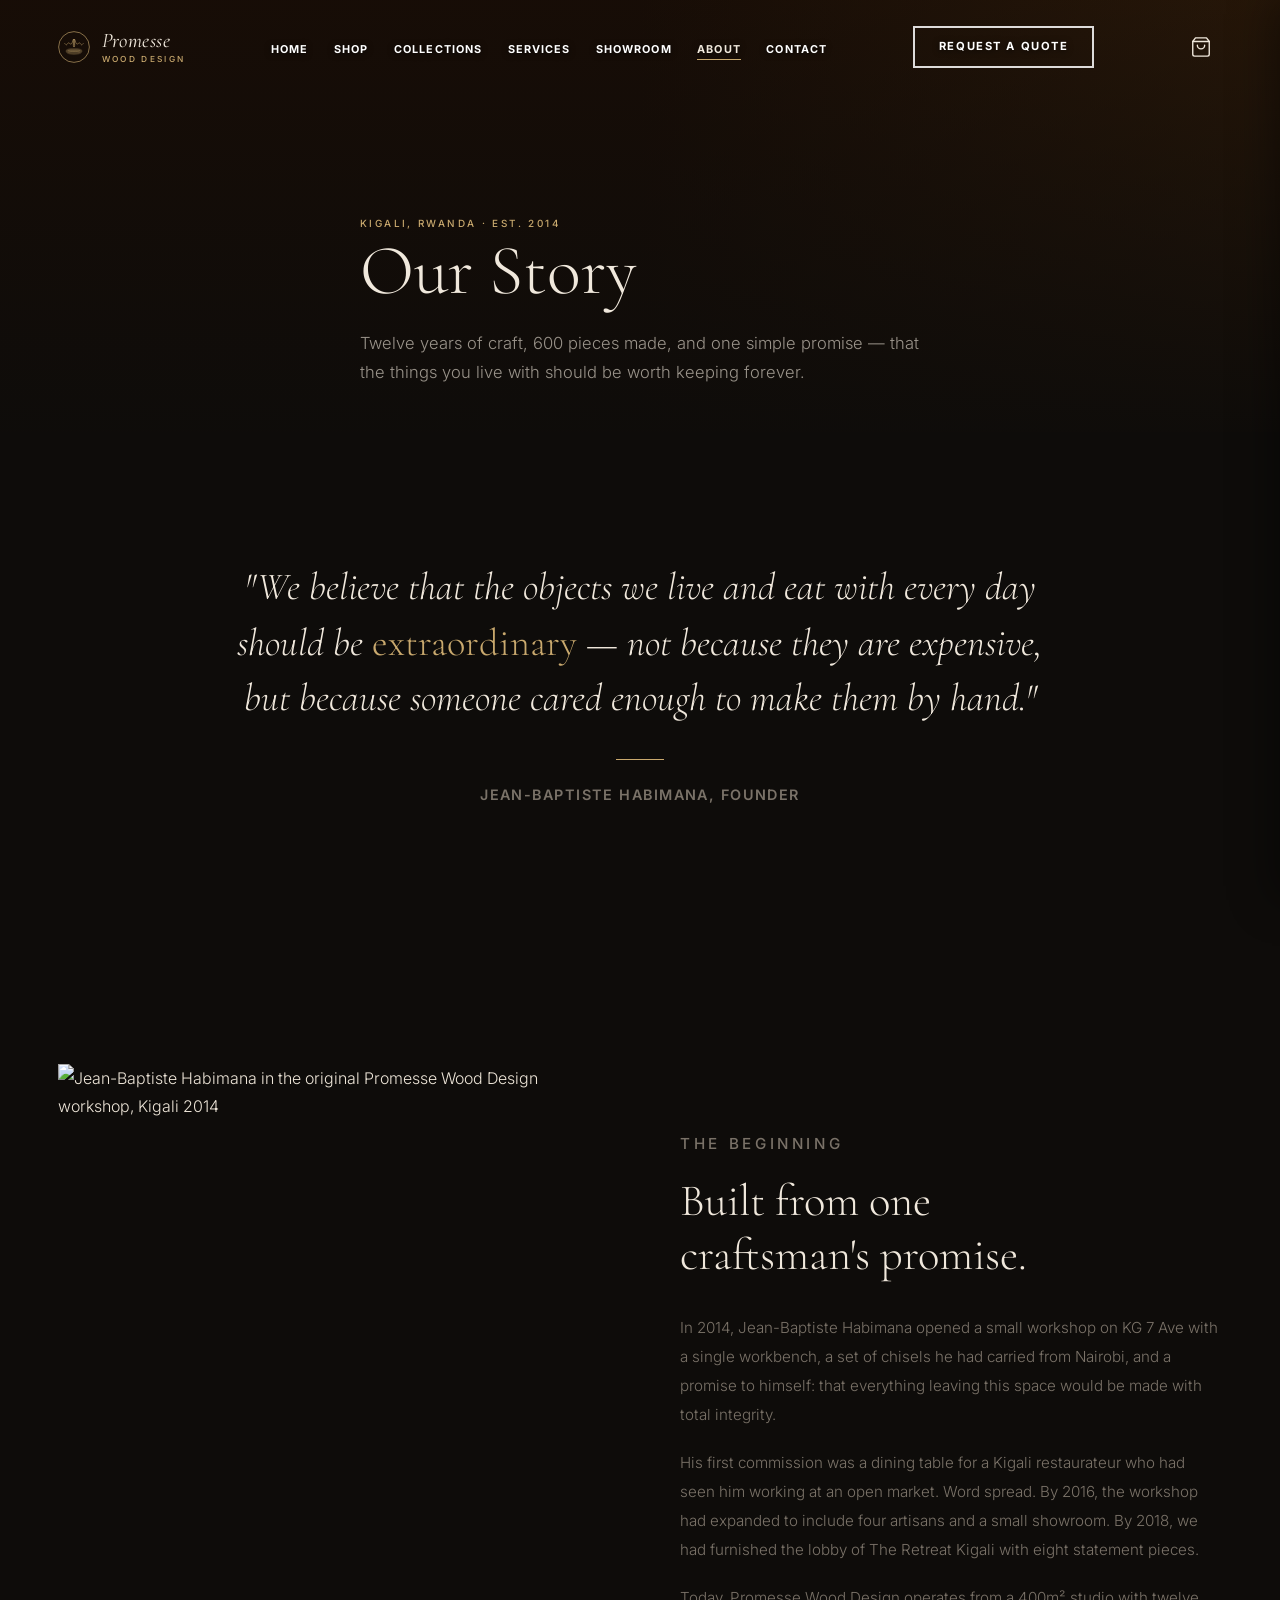
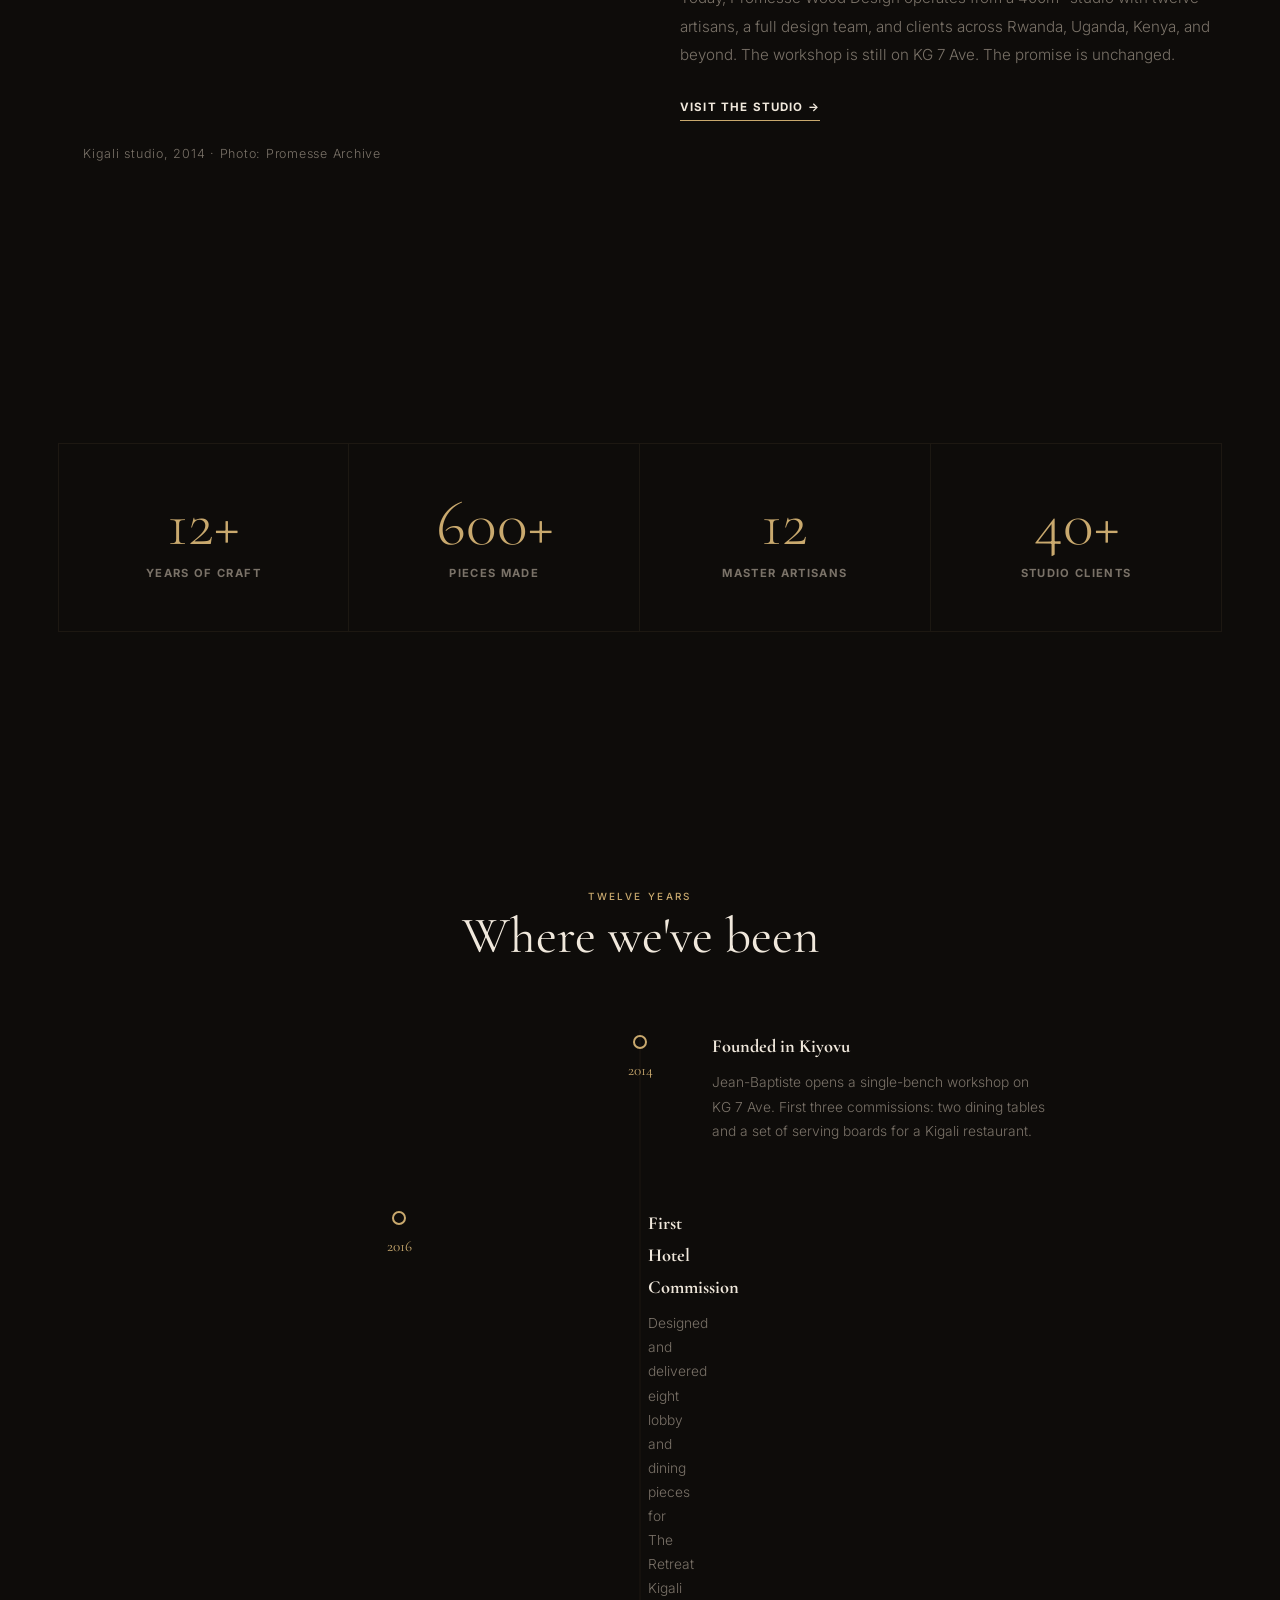
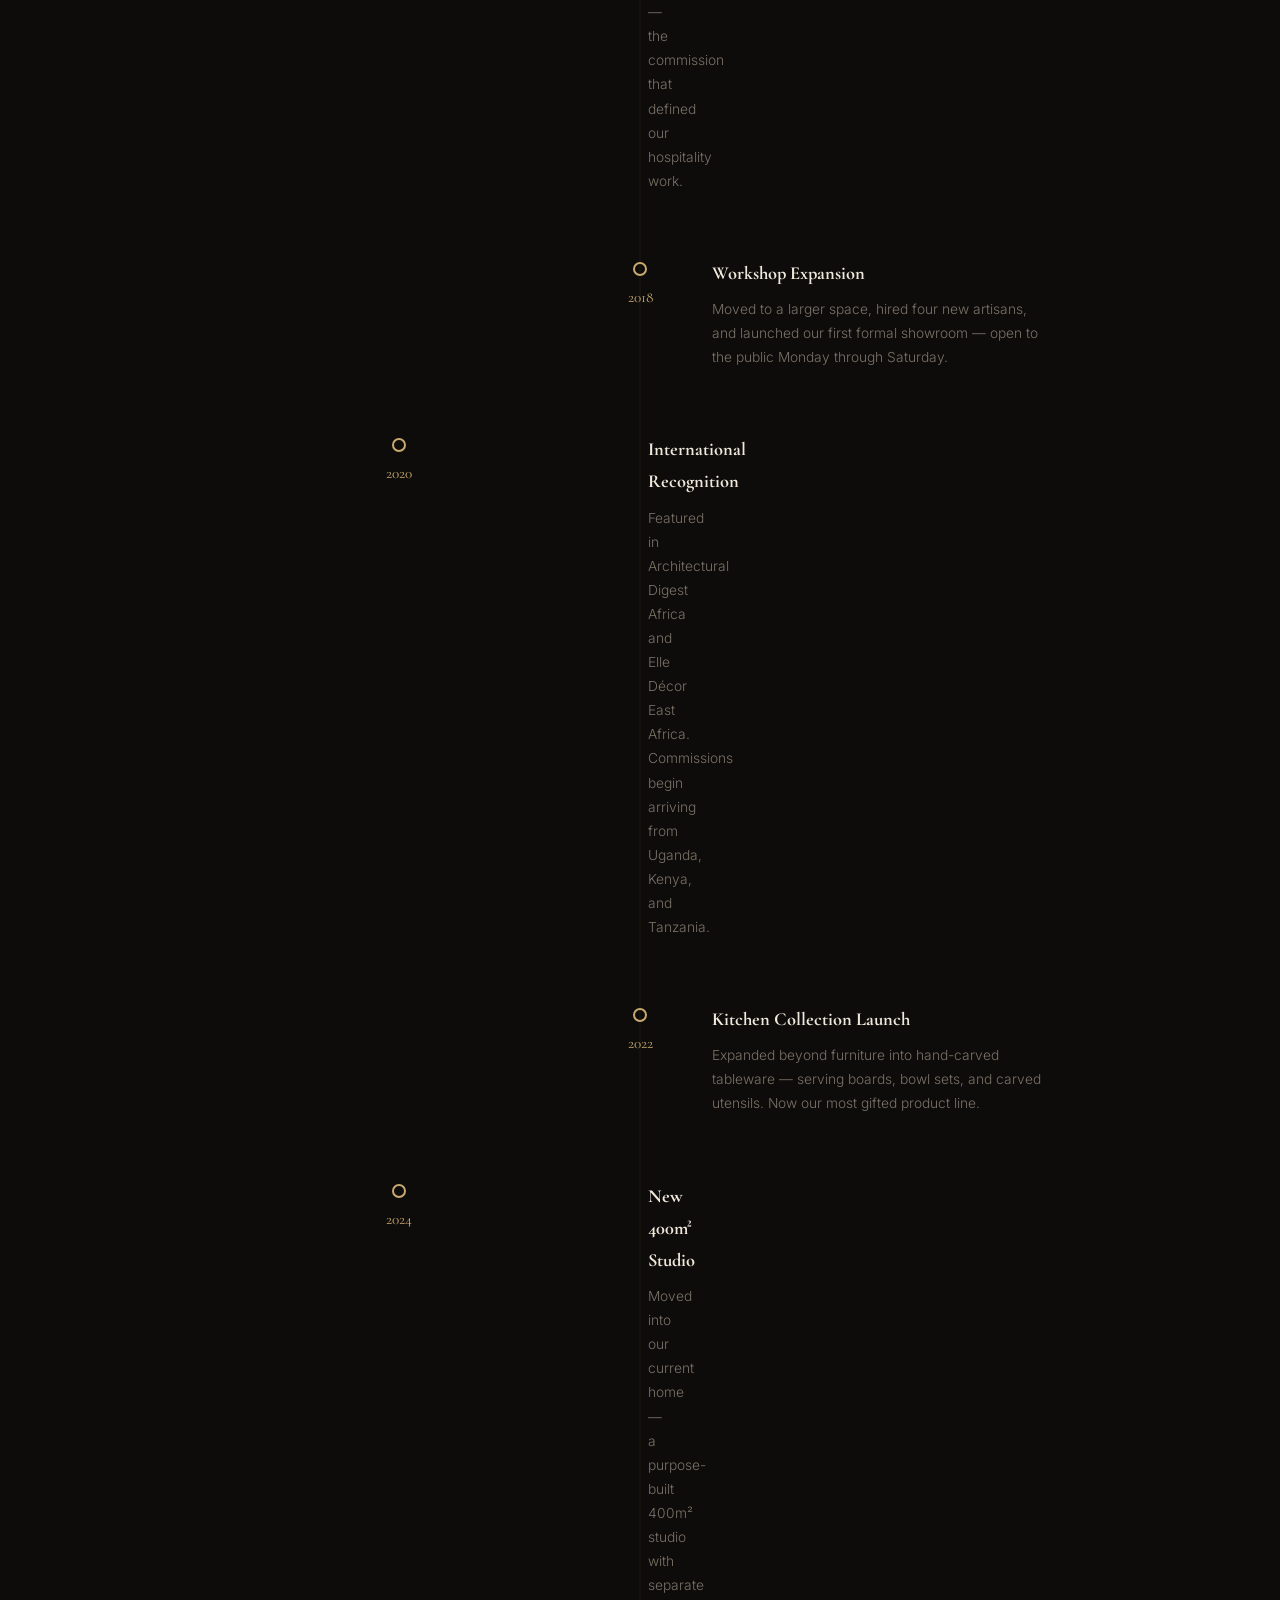
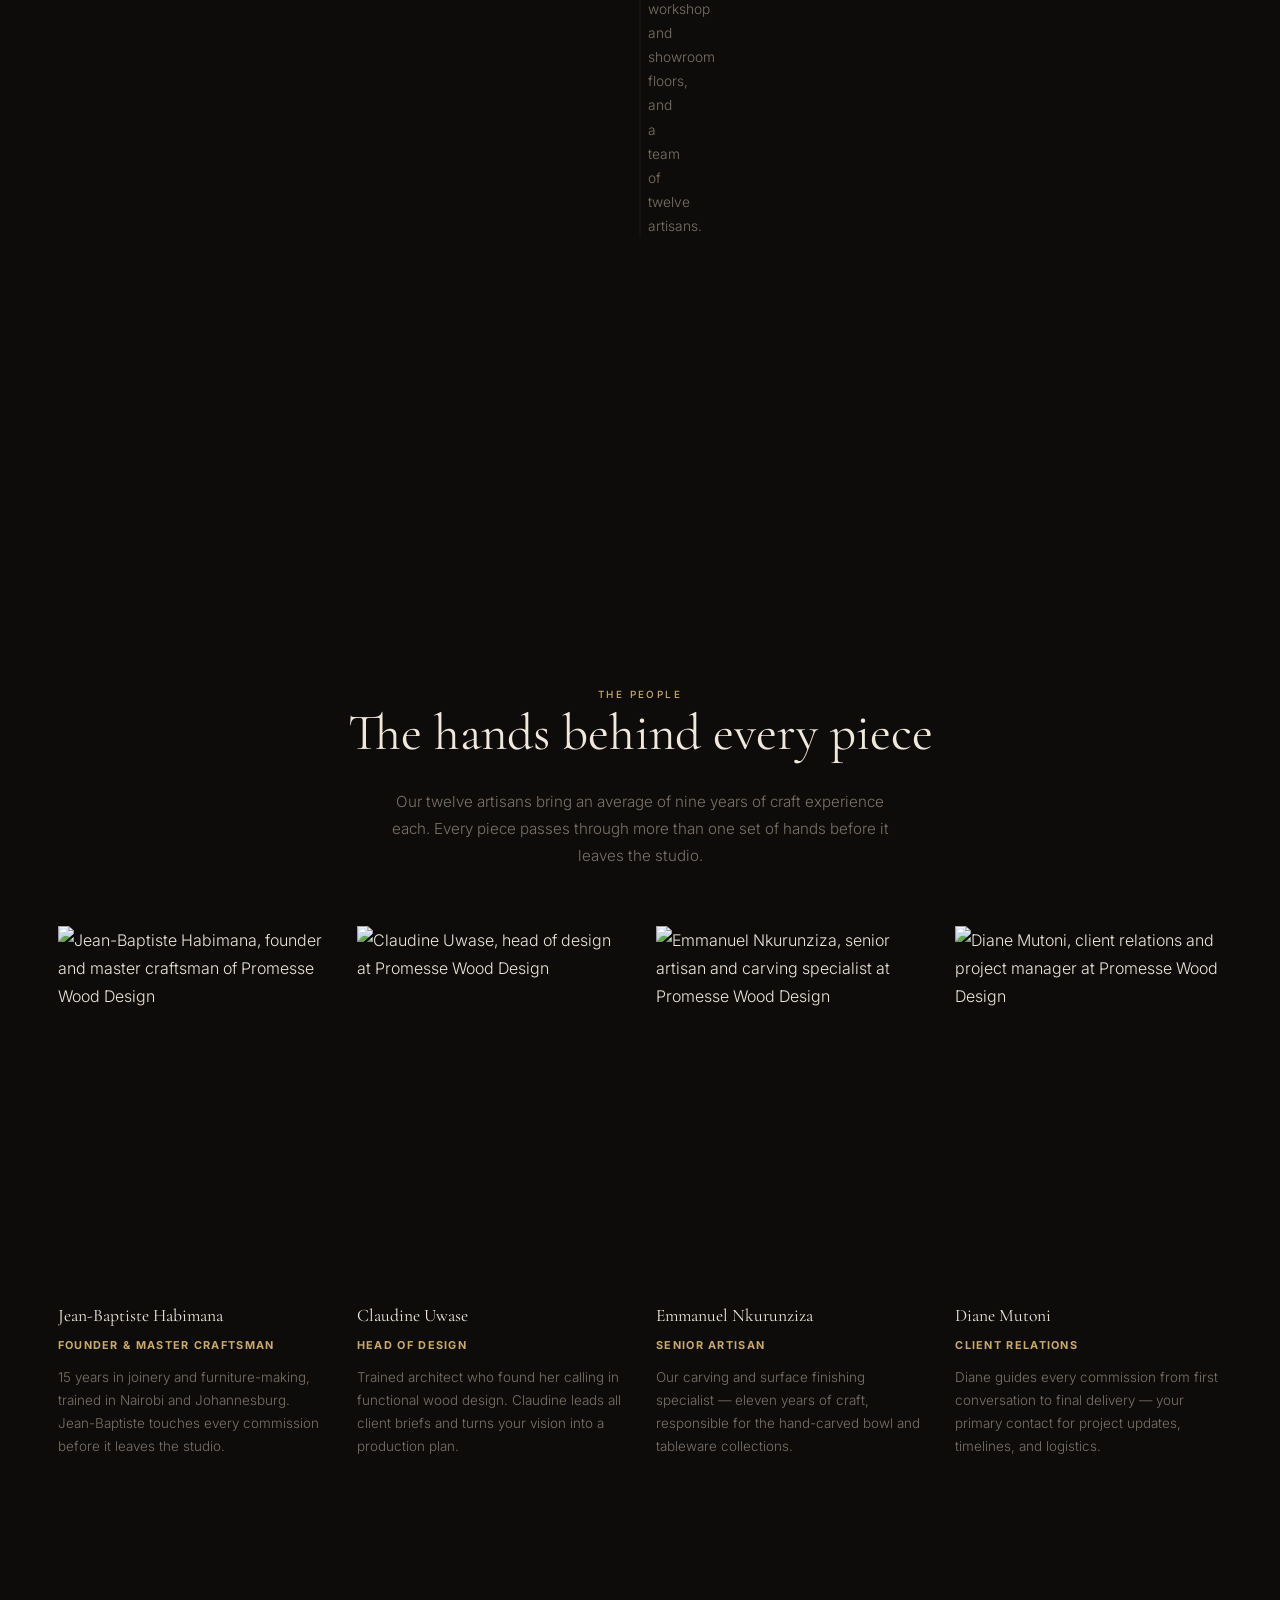
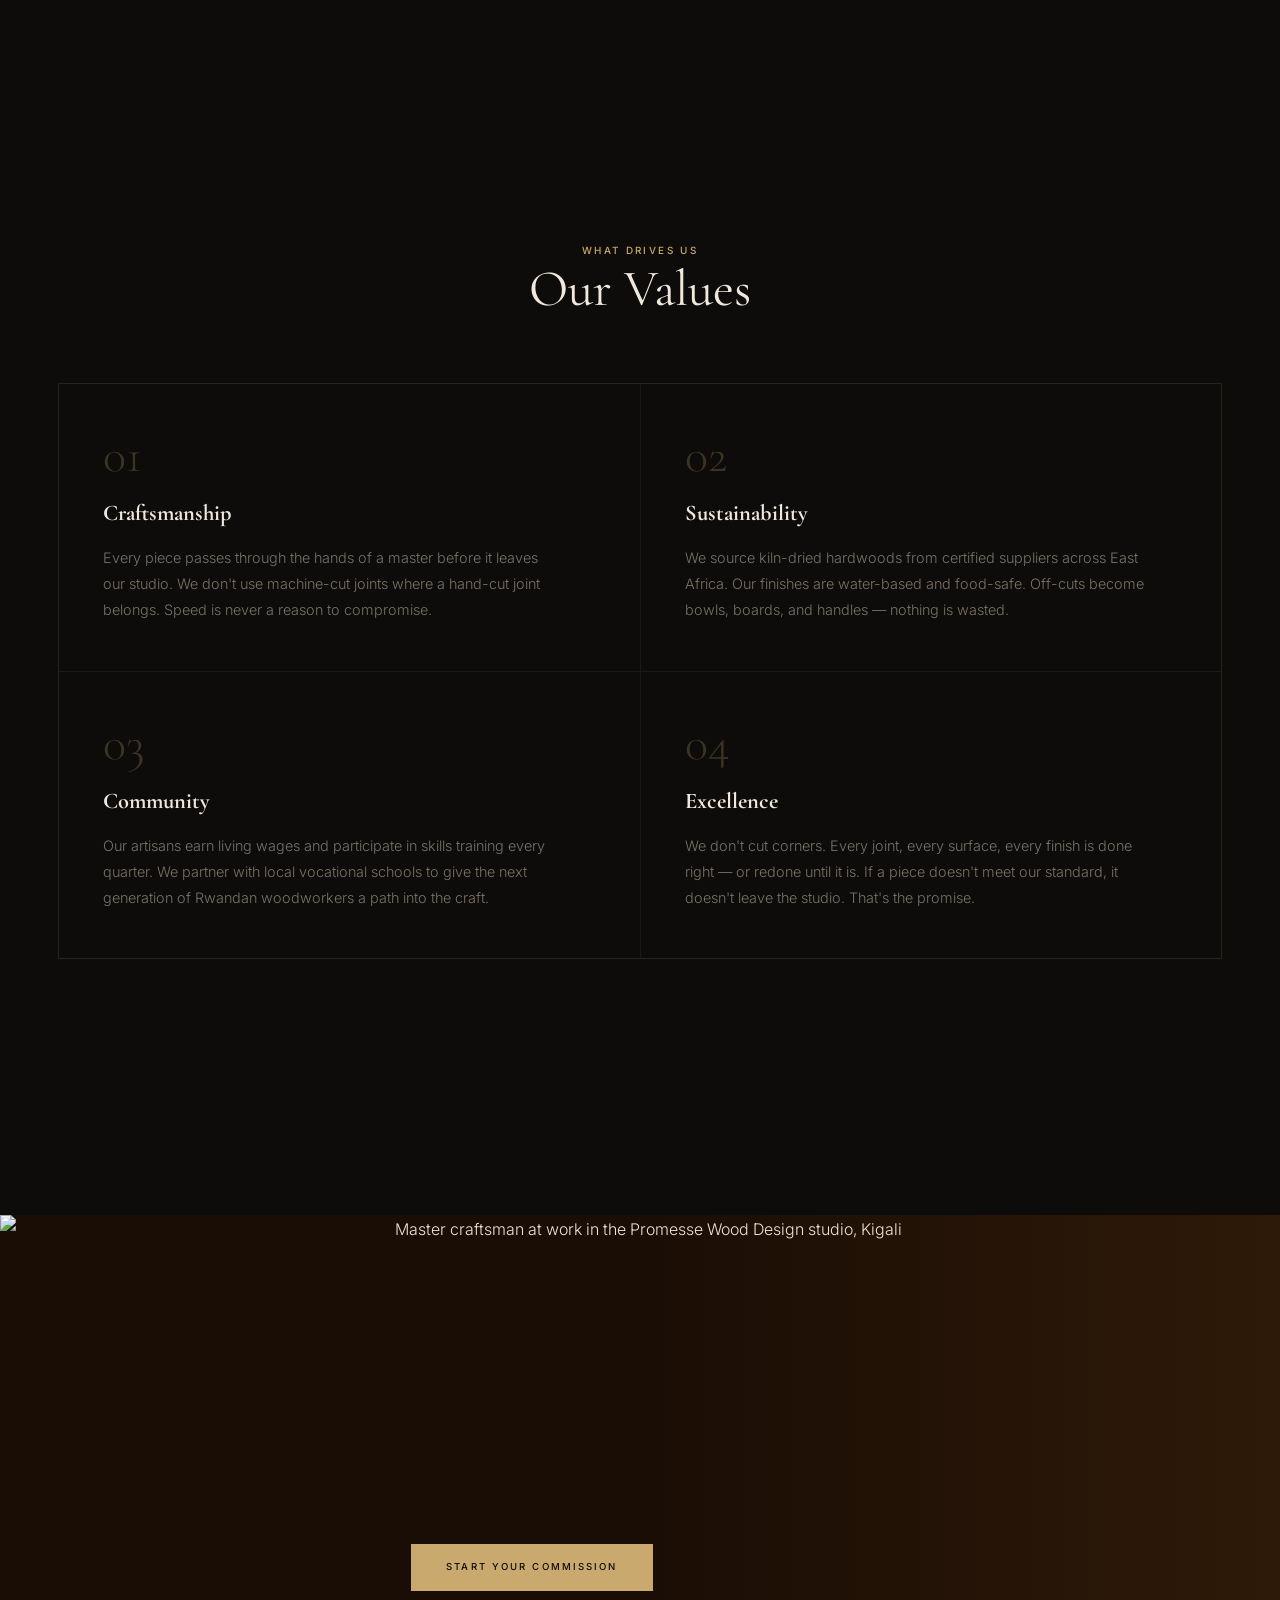
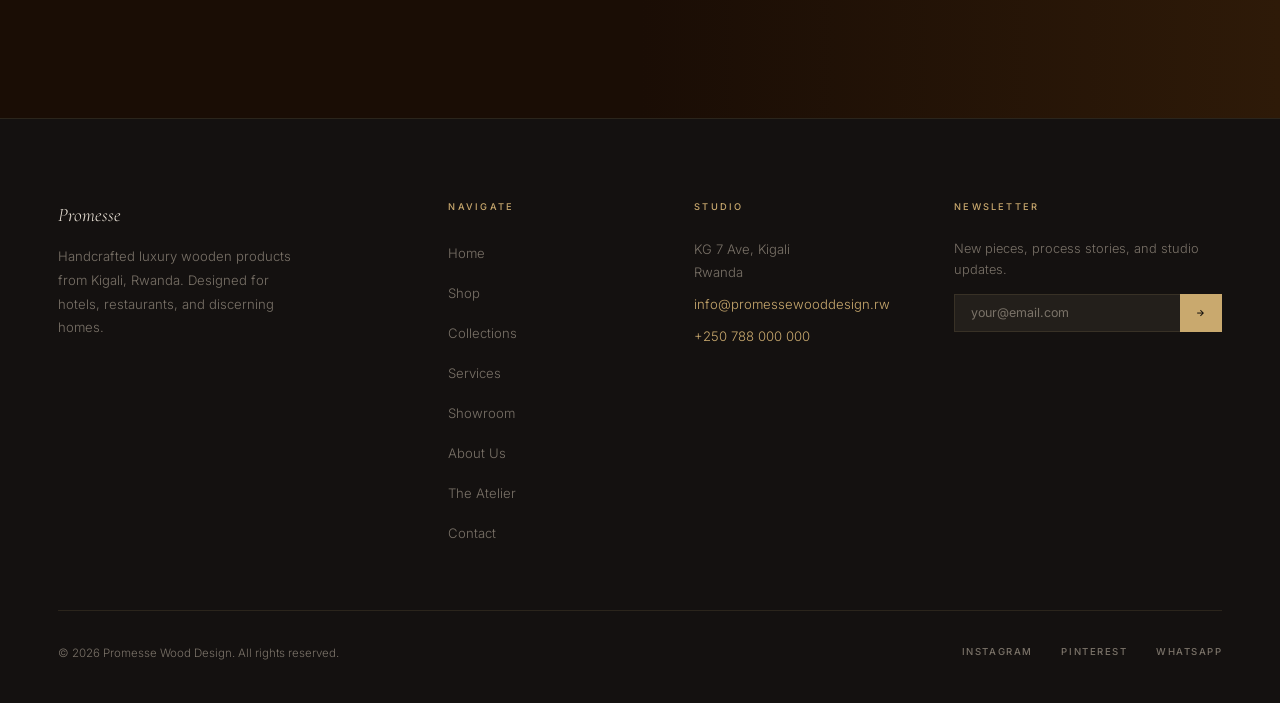
==== commit 243cc07e: "Add logo icon to navigation across all pages" ====
--- a/about.html
+++ b/about.html
@@ -1,48 +1,71 @@
 <!DOCTYPE html>
 <html lang="en">
+
 <head>
   <meta charset="UTF-8" />
   <meta name="viewport" content="width=device-width, initial-scale=1.0" />
   <title>About Us | Promesse Wood Design — Our Story, Kigali Rwanda</title>
-  <meta name="description" content="The story of Promesse Wood Design — founded in Kigali in 2014, now Rwanda's leading luxury wood studio. Meet our artisans and discover the values behind every piece we make." />
+  <meta name="description"
+    content="The story of Promesse Wood Design — founded in Kigali in 2014, now Rwanda's leading luxury wood studio. Meet our artisans and discover the values behind every piece we make." />
   <meta name="theme-color" content="#0e0c0a" />
   <link rel="preconnect" href="https://fonts.googleapis.com" />
   <link rel="preconnect" href="https://fonts.gstatic.com" crossorigin />
-  <link href="https://fonts.googleapis.com/css2?family=Cormorant+Garamond:ital,wght@0,300;0,400;0,500;1,300;1,400;1,500&family=Inter:wght@300;400;500&display=swap" rel="stylesheet" />
+  <link
+    href="https://fonts.googleapis.com/css2?family=Cormorant+Garamond:ital,wght@0,300;0,400;0,500;1,300;1,400;1,500&family=Inter:wght@300;400;500&display=swap"
+    rel="stylesheet" />
   <link rel="stylesheet" href="css/styles.css" />
 </head>
+
 <body>
 
   <div id="scroll-progress" aria-hidden="true"></div>
   <div id="preloader" aria-hidden="true">
     <p class="preloader__name">Promesse</p>
     <p class="preloader__sub">Wood Design</p>
-    <div class="preloader__line"><div class="preloader__fill"></div></div>
+    <div class="preloader__line">
+      <div class="preloader__fill"></div>
+    </div>
   </div>
   <div id="cursor-ring" aria-hidden="true"></div>
-  <div id="cursor-dot"  aria-hidden="true"></div>
+  <div id="cursor-dot" aria-hidden="true"></div>
 
   <!-- ═══════════ NAVIGATION ═══════════ -->
   <nav class="nav" role="navigation" aria-label="Main navigation">
     <a href="index.html" class="nav__logo" aria-label="Promesse Wood Design — Home">
-      <span class="nav__logo-name">Promesse</span>
-      <span class="nav__logo-sub">Wood Design</span>
+      <svg class="nav__logo-icon" width="32" height="32" viewBox="0 0 100 100" fill="none"
+        xmlns="http://www.w3.org/2000/svg">
+        <circle cx="50" cy="50" r="48" stroke="currentColor" stroke-width="2" />
+        <path d="M50 25 Q45 30 45 35 L42 40 Q40 42 38 40 L35 38 Q33 36 31 38 L28 42 Q26 45 24 42 L20 38"
+          stroke="currentColor" stroke-width="1.5" fill="none" />
+        <path d="M50 25 Q55 30 55 35 L58 40 Q60 42 62 40 L65 38 Q67 36 69 38 L72 42 Q74 45 76 42 L80 38"
+          stroke="currentColor" stroke-width="1.5" fill="none" />
+        <path d="M48 25 L48 45 Q48 50 50 50 Q52 50 52 45 L52 25" stroke="currentColor" stroke-width="2" fill="none" />
+        <path d="M25 60 Q30 55 40 55 Q50 55 60 55 Q70 55 75 60 L75 65 Q73 70 65 72 Q50 75 35 72 Q27 70 25 65 Z"
+          stroke="currentColor" stroke-width="1.5" fill="currentColor" opacity="0.3" />
+        <path d="M30 62 Q35 60 40 60 Q50 60 60 60 Q65 60 70 62" stroke="currentColor" stroke-width="1" fill="none" />
+        <path d="M32 66 Q38 64 44 64 Q50 64 56 64 Q62 64 68 66" stroke="currentColor" stroke-width="1" fill="none" />
+      </svg>
+      <div class="nav__logo-text">
+        <span class="nav__logo-name">Promesse</span>
+        <span class="nav__logo-sub">Wood Design</span>
+      </div>
     </a>
     <ul class="nav__links" role="list">
-      <li><a href="index.html"       class="nav__link">Home</a></li>
-      <li><a href="shop.html"        class="nav__link">Shop</a></li>
+      <li><a href="index.html" class="nav__link">Home</a></li>
+      <li><a href="shop.html" class="nav__link">Shop</a></li>
       <li><a href="collections.html" class="nav__link">Collections</a></li>
-      <li><a href="services.html"    class="nav__link">Services</a></li>
-      <li><a href="showroom.html"    class="nav__link">Showroom</a></li>
-      <li><a href="about.html"       class="nav__link nav__link--active">About</a></li>
-      <li><a href="contact.html"     class="nav__link">Contact</a></li>
+      <li><a href="services.html" class="nav__link">Services</a></li>
+      <li><a href="showroom.html" class="nav__link">Showroom</a></li>
+      <li><a href="about.html" class="nav__link nav__link--active">About</a></li>
+      <li><a href="contact.html" class="nav__link">Contact</a></li>
     </ul>
     <a href="contact.html" class="nav__cta desktop-only" aria-label="Request a custom quote">Request a Quote</a>
     <button class="cart-trigger" aria-label="Open cart">
-      <svg width="22" height="22" viewBox="0 0 24 24" fill="none" stroke="currentColor" stroke-width="1.5" stroke-linecap="round" stroke-linejoin="round" aria-hidden="true">
-        <path d="M6 2L3 6v14a2 2 0 002 2h14a2 2 0 002-2V6l-3-4z"/>
-        <line x1="3" y1="6" x2="21" y2="6"/>
-        <path d="M16 10a4 4 0 01-8 0"/>
+      <svg width="22" height="22" viewBox="0 0 24 24" fill="none" stroke="currentColor" stroke-width="1.5"
+        stroke-linecap="round" stroke-linejoin="round" aria-hidden="true">
+        <path d="M6 2L3 6v14a2 2 0 002 2h14a2 2 0 002-2V6l-3-4z" />
+        <line x1="3" y1="6" x2="21" y2="6" />
+        <path d="M16 10a4 4 0 01-8 0" />
       </svg>
       <span class="cart-count" aria-live="polite">0</span>
     </button>
@@ -52,14 +75,14 @@
   </nav>
 
   <div class="nav__overlay" role="dialog" aria-label="Mobile navigation" aria-modal="true">
-    <a href="index.html"       class="nav__link">Home</a>
-    <a href="shop.html"        class="nav__link">Shop</a>
+    <a href="index.html" class="nav__link">Home</a>
+    <a href="shop.html" class="nav__link">Shop</a>
     <a href="collections.html" class="nav__link">Collections</a>
-    <a href="services.html"    class="nav__link">Services</a>
-    <a href="showroom.html"    class="nav__link">Showroom</a>
-    <a href="about.html"       class="nav__link">About</a>
-    <a href="contact.html"     class="nav__link">Contact</a>
-    <a href="contact.html"     class="nav__cta">Request a Quote</a>
+    <a href="services.html" class="nav__link">Services</a>
+    <a href="showroom.html" class="nav__link">Showroom</a>
+    <a href="about.html" class="nav__link">About</a>
+    <a href="contact.html" class="nav__link">Contact</a>
+    <a href="contact.html" class="nav__cta">Request a Quote</a>
   </div>
 
   <main>
@@ -67,14 +90,9 @@
     <!-- ═══════════ PAGE HERO ═══════════ -->
     <section class="page-hero" aria-label="About us hero">
       <div class="page-hero__bg">
-        <img
-          src="https://images.unsplash.com/photo-1590375096341-0c6b35a09d79?w=1800&q=85&auto=format&fit=crop"
+        <img src="https://images.unsplash.com/photo-1590375096341-0c6b35a09d79?w=1800&q=85&auto=format&fit=crop"
           alt="Promesse Wood Design founder and master craftsman working at his bench in the Kigali studio"
-          loading="eager"
-          fetchpriority="high"
-          width="1800"
-          height="900"
-        />
+          loading="eager" fetchpriority="high" width="1800" height="900" />
       </div>
       <div class="page-hero__overlay"></div>
       <div class="page-hero__content container">
@@ -83,7 +101,8 @@
           Our Story
         </h1>
         <p class="page-hero__sub reveal stagger-3">
-          Twelve years of craft, 600 pieces made, and one simple promise — that the things you live with should be worth keeping forever.
+          Twelve years of craft, 600 pieces made, and one simple promise — that the things you live with should be worth
+          keeping forever.
         </p>
       </div>
     </section>
@@ -93,7 +112,8 @@
       <div class="container">
         <div class="about-mission">
           <div class="about-mission__quote reveal">
-            "We believe that the objects we live and eat with every day should be <em>extraordinary</em> — not because they are expensive, but because someone cared enough to make them by hand."
+            "We believe that the objects we live and eat with every day should be <em>extraordinary</em> — not because
+            they are expensive, but because someone cared enough to make them by hand."
           </div>
           <div class="about-mission__line reveal stagger-2"></div>
           <p class="about-mission__sub reveal stagger-2">Jean-Baptiste Habimana, Founder</p>
@@ -106,27 +126,31 @@
       <div class="container">
         <div class="about-story">
           <div class="about-story__img reveal">
-            <img
-              src="https://images.unsplash.com/photo-1631396326646-c06a935ff3a6?w=900&q=80&auto=format&fit=crop"
-              alt="Jean-Baptiste Habimana in the original Promesse Wood Design workshop, Kigali 2014"
-              loading="lazy"
-              width="900" height="1200"
-            />
+            <img src="https://images.unsplash.com/photo-1631396326646-c06a935ff3a6?w=900&q=80&auto=format&fit=crop"
+              alt="Jean-Baptiste Habimana in the original Promesse Wood Design workshop, Kigali 2014" loading="lazy"
+              width="900" height="1200" />
             <div class="about-story__img-caption">Kigali studio, 2014 · Photo: Promesse Archive</div>
           </div>
           <div class="about-story__text reveal stagger-2">
             <p class="t-label">The Beginning</p>
             <h2>Built from one<br>craftsman's promise.</h2>
             <p>
-              In 2014, Jean-Baptiste Habimana opened a small workshop on KG 7 Ave with a single workbench, a set of chisels he had carried from Nairobi, and a promise to himself: that everything leaving this space would be made with total integrity.
+              In 2014, Jean-Baptiste Habimana opened a small workshop on KG 7 Ave with a single workbench, a set of
+              chisels he had carried from Nairobi, and a promise to himself: that everything leaving this space would be
+              made with total integrity.
             </p>
             <p>
-              His first commission was a dining table for a Kigali restaurateur who had seen him working at an open market. Word spread. By 2016, the workshop had expanded to include four artisans and a small showroom. By 2018, we had furnished the lobby of The Retreat Kigali with eight statement pieces.
+              His first commission was a dining table for a Kigali restaurateur who had seen him working at an open
+              market. Word spread. By 2016, the workshop had expanded to include four artisans and a small showroom. By
+              2018, we had furnished the lobby of The Retreat Kigali with eight statement pieces.
             </p>
             <p>
-              Today, Promesse Wood Design operates from a 400m² studio with twelve artisans, a full design team, and clients across Rwanda, Uganda, Kenya, and beyond. The workshop is still on KG 7 Ave. The promise is unchanged.
-            </p>
-            <a href="showroom.html" class="service-card__cta" style="margin-top:0.5rem;display:inline-flex;">Visit the Studio →</a>
+              Today, Promesse Wood Design operates from a 400m² studio with twelve artisans, a full design team, and
+              clients across Rwanda, Uganda, Kenya, and beyond. The workshop is still on KG 7 Ave. The promise is
+              unchanged.
+            </p>
+            <a href="showroom.html" class="service-card__cta" style="margin-top:0.5rem;display:inline-flex;">Visit the
+              Studio →</a>
           </div>
         </div>
       </div>
@@ -175,14 +199,16 @@
             </div>
             <div class="timeline__content-left">
               <h3 class="timeline__title">Founded in Kiyovu</h3>
-              <p class="timeline__desc">Jean-Baptiste opens a single-bench workshop on KG 7 Ave. First three commissions: two dining tables and a set of serving boards for a Kigali restaurant.</p>
+              <p class="timeline__desc">Jean-Baptiste opens a single-bench workshop on KG 7 Ave. First three
+                commissions: two dining tables and a set of serving boards for a Kigali restaurant.</p>
             </div>
           </div>
 
           <div class="timeline__item reveal">
             <div class="timeline__content-right">
               <h3 class="timeline__title">First Hotel Commission</h3>
-              <p class="timeline__desc">Designed and delivered eight lobby and dining pieces for The Retreat Kigali — the commission that defined our hospitality work.</p>
+              <p class="timeline__desc">Designed and delivered eight lobby and dining pieces for The Retreat Kigali —
+                the commission that defined our hospitality work.</p>
             </div>
             <div class="timeline__year-wrap">
               <div class="timeline__dot"></div>
@@ -199,14 +225,16 @@
             </div>
             <div class="timeline__content-left">
               <h3 class="timeline__title">Workshop Expansion</h3>
-              <p class="timeline__desc">Moved to a larger space, hired four new artisans, and launched our first formal showroom — open to the public Monday through Saturday.</p>
+              <p class="timeline__desc">Moved to a larger space, hired four new artisans, and launched our first formal
+                showroom — open to the public Monday through Saturday.</p>
             </div>
           </div>
 
           <div class="timeline__item reveal">
             <div class="timeline__content-right">
               <h3 class="timeline__title">International Recognition</h3>
-              <p class="timeline__desc">Featured in Architectural Digest Africa and Elle Décor East Africa. Commissions begin arriving from Uganda, Kenya, and Tanzania.</p>
+              <p class="timeline__desc">Featured in Architectural Digest Africa and Elle Décor East Africa. Commissions
+                begin arriving from Uganda, Kenya, and Tanzania.</p>
             </div>
             <div class="timeline__year-wrap">
               <div class="timeline__dot"></div>
@@ -223,14 +251,16 @@
             </div>
             <div class="timeline__content-left">
               <h3 class="timeline__title">Kitchen Collection Launch</h3>
-              <p class="timeline__desc">Expanded beyond furniture into hand-carved tableware — serving boards, bowl sets, and carved utensils. Now our most gifted product line.</p>
+              <p class="timeline__desc">Expanded beyond furniture into hand-carved tableware — serving boards, bowl
+                sets, and carved utensils. Now our most gifted product line.</p>
             </div>
           </div>
 
           <div class="timeline__item reveal">
             <div class="timeline__content-right">
               <h3 class="timeline__title">New 400m² Studio</h3>
-              <p class="timeline__desc">Moved into our current home — a purpose-built 400m² studio with separate workshop and showroom floors, and a team of twelve artisans.</p>
+              <p class="timeline__desc">Moved into our current home — a purpose-built 400m² studio with separate
+                workshop and showroom floors, and a team of twelve artisans.</p>
             </div>
             <div class="timeline__year-wrap">
               <div class="timeline__dot"></div>
@@ -249,8 +279,10 @@
         <div style="text-align:center;margin-bottom:3.5rem;">
           <p class="t-label reveal">The People</p>
           <h2 class="section-title reveal stagger-2">The hands behind every piece</h2>
-          <p class="reveal stagger-3" style="max-width:520px;margin:1rem auto 0;color:var(--text-muted);font-size:0.95rem;line-height:1.8;">
-            Our twelve artisans bring an average of nine years of craft experience each. Every piece passes through more than one set of hands before it leaves the studio.
+          <p class="reveal stagger-3"
+            style="max-width:520px;margin:1rem auto 0;color:var(--text-muted);font-size:0.95rem;line-height:1.8;">
+            Our twelve artisans bring an average of nine years of craft experience each. Every piece passes through more
+            than one set of hands before it leaves the studio.
           </p>
         </div>
         <div class="team-grid">
@@ -259,56 +291,51 @@
             <div class="team-card__img-wrap">
               <img
                 src="https://images.unsplash.com/photo-1590375096341-0c6b35a09d79?w=600&q=80&auto=format&fit=crop&crop=faces"
-                alt="Jean-Baptiste Habimana, founder and master craftsman of Promesse Wood Design"
-                loading="lazy"
-                width="600" height="800"
-              />
+                alt="Jean-Baptiste Habimana, founder and master craftsman of Promesse Wood Design" loading="lazy"
+                width="600" height="800" />
             </div>
             <h3 class="team-card__name">Jean-Baptiste Habimana</h3>
             <p class="team-card__role">Founder &amp; Master Craftsman</p>
-            <p class="team-card__bio">15 years in joinery and furniture-making, trained in Nairobi and Johannesburg. Jean-Baptiste touches every commission before it leaves the studio.</p>
+            <p class="team-card__bio">15 years in joinery and furniture-making, trained in Nairobi and Johannesburg.
+              Jean-Baptiste touches every commission before it leaves the studio.</p>
           </div>
 
           <div class="team-card reveal stagger-2">
             <div class="team-card__img-wrap">
               <img
                 src="https://images.unsplash.com/photo-1631396326646-c06a935ff3a6?w=600&q=80&auto=format&fit=crop&crop=faces"
-                alt="Claudine Uwase, head of design at Promesse Wood Design"
-                loading="lazy"
-                width="600" height="800"
-              />
+                alt="Claudine Uwase, head of design at Promesse Wood Design" loading="lazy" width="600" height="800" />
             </div>
             <h3 class="team-card__name">Claudine Uwase</h3>
             <p class="team-card__role">Head of Design</p>
-            <p class="team-card__bio">Trained architect who found her calling in functional wood design. Claudine leads all client briefs and turns your vision into a production plan.</p>
+            <p class="team-card__bio">Trained architect who found her calling in functional wood design. Claudine leads
+              all client briefs and turns your vision into a production plan.</p>
           </div>
 
           <div class="team-card reveal stagger-3">
             <div class="team-card__img-wrap">
               <img
                 src="https://images.unsplash.com/photo-1581539250439-c96689b516dd?w=600&q=80&auto=format&fit=crop&crop=faces"
-                alt="Emmanuel Nkurunziza, senior artisan and carving specialist at Promesse Wood Design"
-                loading="lazy"
-                width="600" height="800"
-              />
+                alt="Emmanuel Nkurunziza, senior artisan and carving specialist at Promesse Wood Design" loading="lazy"
+                width="600" height="800" />
             </div>
             <h3 class="team-card__name">Emmanuel Nkurunziza</h3>
             <p class="team-card__role">Senior Artisan</p>
-            <p class="team-card__bio">Our carving and surface finishing specialist — eleven years of craft, responsible for the hand-carved bowl and tableware collections.</p>
+            <p class="team-card__bio">Our carving and surface finishing specialist — eleven years of craft, responsible
+              for the hand-carved bowl and tableware collections.</p>
           </div>
 
           <div class="team-card reveal stagger-4">
             <div class="team-card__img-wrap">
               <img
                 src="https://images.unsplash.com/photo-1565538810643-b5bdb714032a?w=600&q=80&auto=format&fit=crop&crop=faces"
-                alt="Diane Mutoni, client relations and project manager at Promesse Wood Design"
-                loading="lazy"
-                width="600" height="800"
-              />
+                alt="Diane Mutoni, client relations and project manager at Promesse Wood Design" loading="lazy"
+                width="600" height="800" />
             </div>
             <h3 class="team-card__name">Diane Mutoni</h3>
             <p class="team-card__role">Client Relations</p>
-            <p class="team-card__bio">Diane guides every commission from first conversation to final delivery — your primary contact for project updates, timelines, and logistics.</p>
+            <p class="team-card__bio">Diane guides every commission from first conversation to final delivery — your
+              primary contact for project updates, timelines, and logistics.</p>
           </div>
 
         </div>
@@ -328,7 +355,8 @@
             <div class="value-block__num">01</div>
             <h3 class="value-block__title">Craftsmanship</h3>
             <p class="value-block__desc">
-              Every piece passes through the hands of a master before it leaves our studio. We don't use machine-cut joints where a hand-cut joint belongs. Speed is never a reason to compromise.
+              Every piece passes through the hands of a master before it leaves our studio. We don't use machine-cut
+              joints where a hand-cut joint belongs. Speed is never a reason to compromise.
             </p>
           </div>
 
@@ -336,7 +364,8 @@
             <div class="value-block__num">02</div>
             <h3 class="value-block__title">Sustainability</h3>
             <p class="value-block__desc">
-              We source kiln-dried hardwoods from certified suppliers across East Africa. Our finishes are water-based and food-safe. Off-cuts become bowls, boards, and handles — nothing is wasted.
+              We source kiln-dried hardwoods from certified suppliers across East Africa. Our finishes are water-based
+              and food-safe. Off-cuts become bowls, boards, and handles — nothing is wasted.
             </p>
           </div>
 
@@ -344,7 +373,8 @@
             <div class="value-block__num">03</div>
             <h3 class="value-block__title">Community</h3>
             <p class="value-block__desc">
-              Our artisans earn living wages and participate in skills training every quarter. We partner with local vocational schools to give the next generation of Rwandan woodworkers a path into the craft.
+              Our artisans earn living wages and participate in skills training every quarter. We partner with local
+              vocational schools to give the next generation of Rwandan woodworkers a path into the craft.
             </p>
           </div>
 
@@ -352,7 +382,8 @@
             <div class="value-block__num">04</div>
             <h3 class="value-block__title">Excellence</h3>
             <p class="value-block__desc">
-              We don't cut corners. Every joint, every surface, every finish is done right — or redone until it is. If a piece doesn't meet our standard, it doesn't leave the studio. That's the promise.
+              We don't cut corners. Every joint, every surface, every finish is done right — or redone until it is. If a
+              piece doesn't meet our standard, it doesn't leave the studio. That's the promise.
             </p>
           </div>
 
@@ -363,12 +394,9 @@
     <!-- ═══════════ CTA BAND ═══════════ -->
     <section class="cta-band" aria-label="Start a project">
       <div class="cta-band__bg">
-        <img
-          src="https://images.unsplash.com/photo-1631396326646-c06a935ff3a6?w=1600&q=80&auto=format&fit=crop"
-          alt="Master craftsman at work in the Promesse Wood Design studio, Kigali"
-          loading="lazy"
-          width="1600" height="800"
-        />
+        <img src="https://images.unsplash.com/photo-1631396326646-c06a935ff3a6?w=1600&q=80&auto=format&fit=crop"
+          alt="Master craftsman at work in the Promesse Wood Design studio, Kigali" loading="lazy" width="1600"
+          height="800" />
       </div>
       <div class="cta-band__overlay"></div>
       <div class="cta-band__inner container">
@@ -377,7 +405,7 @@
           Ready to begin something<br>that will last a lifetime?
         </h2>
         <div class="cta-band__actions reveal stagger-3">
-          <a href="contact.html"  class="btn btn--primary">Start Your Commission</a>
+          <a href="contact.html" class="btn btn--primary">Start Your Commission</a>
           <a href="showroom.html" class="btn btn--outline">Visit the Studio</a>
         </div>
       </div>
@@ -392,20 +420,21 @@
         <div class="footer__brand">
           <p class="footer__logo-name">Promesse</p>
           <p class="footer__tagline">
-            Handcrafted luxury wooden products from Kigali, Rwanda. Designed for hotels, restaurants, and discerning homes.
+            Handcrafted luxury wooden products from Kigali, Rwanda. Designed for hotels, restaurants, and discerning
+            homes.
           </p>
         </div>
         <div>
           <span class="footer__heading">Navigate</span>
           <ul class="footer__links" role="list">
-            <li><a href="index.html"       class="footer__link">Home</a></li>
-            <li><a href="shop.html"        class="footer__link">Shop</a></li>
+            <li><a href="index.html" class="footer__link">Home</a></li>
+            <li><a href="shop.html" class="footer__link">Shop</a></li>
             <li><a href="collections.html" class="footer__link">Collections</a></li>
-            <li><a href="services.html"    class="footer__link">Services</a></li>
-            <li><a href="showroom.html"    class="footer__link">Showroom</a></li>
-            <li><a href="about.html"       class="footer__link">About Us</a></li>
-            <li><a href="atelier.html"     class="footer__link">The Atelier</a></li>
-            <li><a href="contact.html"     class="footer__link">Contact</a></li>
+            <li><a href="services.html" class="footer__link">Services</a></li>
+            <li><a href="showroom.html" class="footer__link">Showroom</a></li>
+            <li><a href="about.html" class="footer__link">About Us</a></li>
+            <li><a href="atelier.html" class="footer__link">The Atelier</a></li>
+            <li><a href="contact.html" class="footer__link">Contact</a></li>
           </ul>
         </div>
         <div class="footer__contact">
@@ -438,4 +467,5 @@
 
   <script src="js/main.js"></script>
 </body>
-</html>
+
+</html>
--- a/css/styles.css
+++ b/css/styles.css
@@ -262,9 +262,33 @@
 /* Logo */
 .nav__logo {
   display: flex;
-  flex-direction: column;
+  align-items: center;
+  gap: 0.75rem;
   line-height: 1;
   z-index: 1001;
+  transition: transform 0.3s ease;
+}
+
+.nav__logo:hover {
+  transform: translateY(-2px);
+}
+
+.nav__logo-icon {
+  width: 32px;
+  height: 32px;
+  color: var(--gold);
+  flex-shrink: 0;
+  transition: transform 0.3s ease, color 0.3s ease;
+}
+
+.nav__logo:hover .nav__logo-icon {
+  transform: rotate(5deg);
+  color: var(--cream);
+}
+
+.nav__logo-text {
+  display: flex;
+  flex-direction: column;
   gap: 3px;
 }
 
